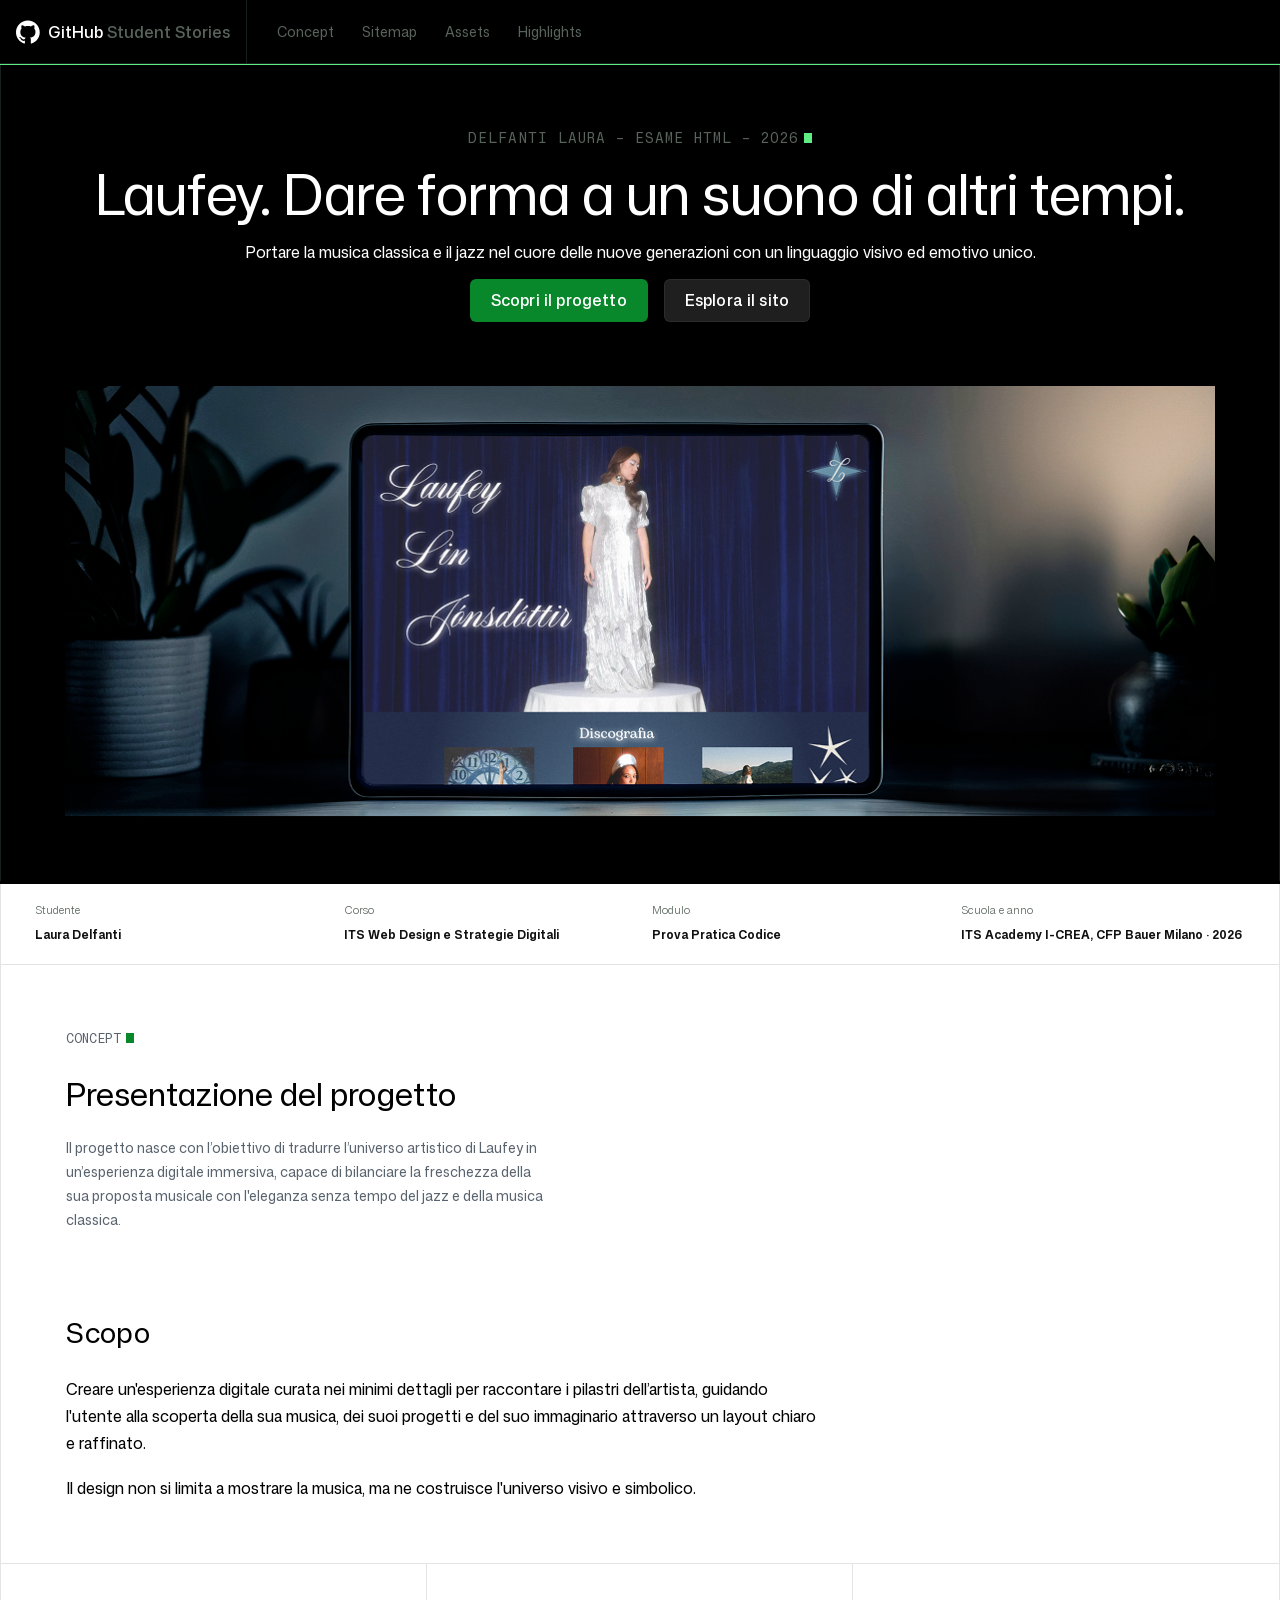
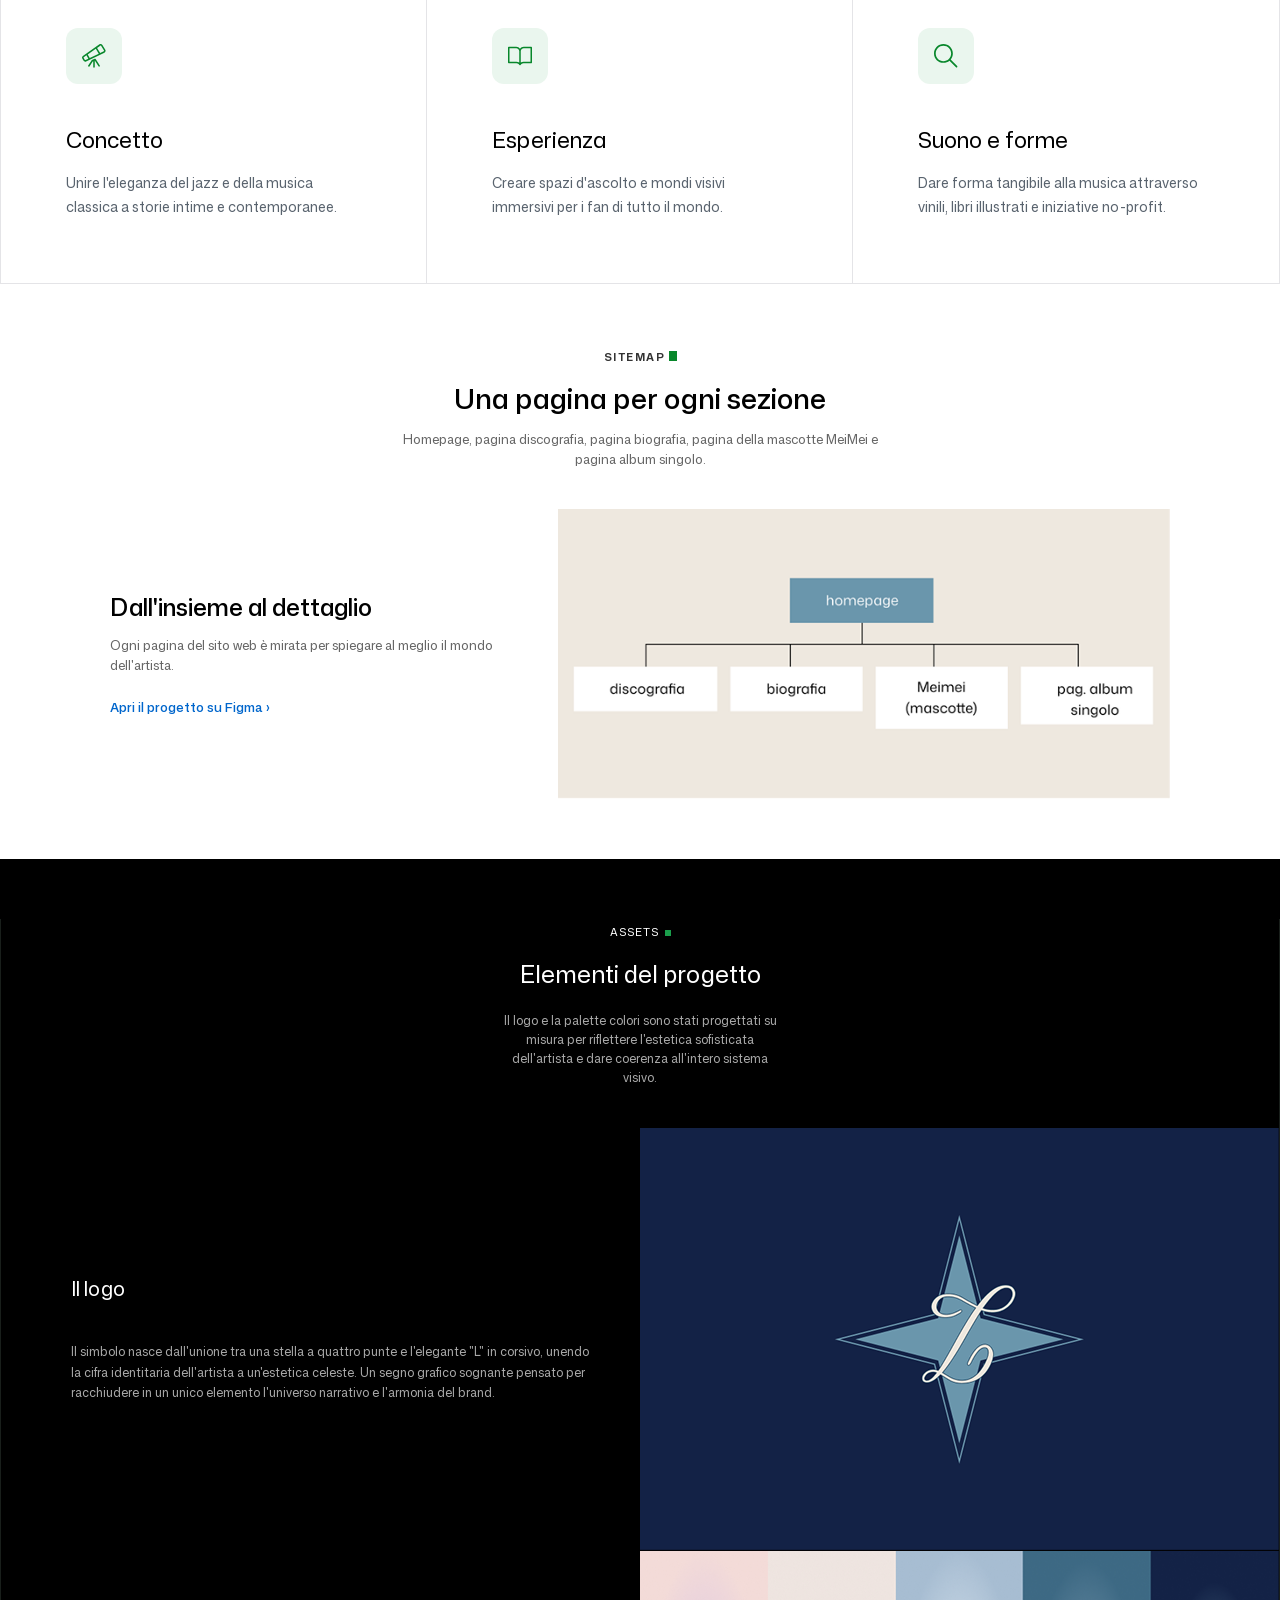
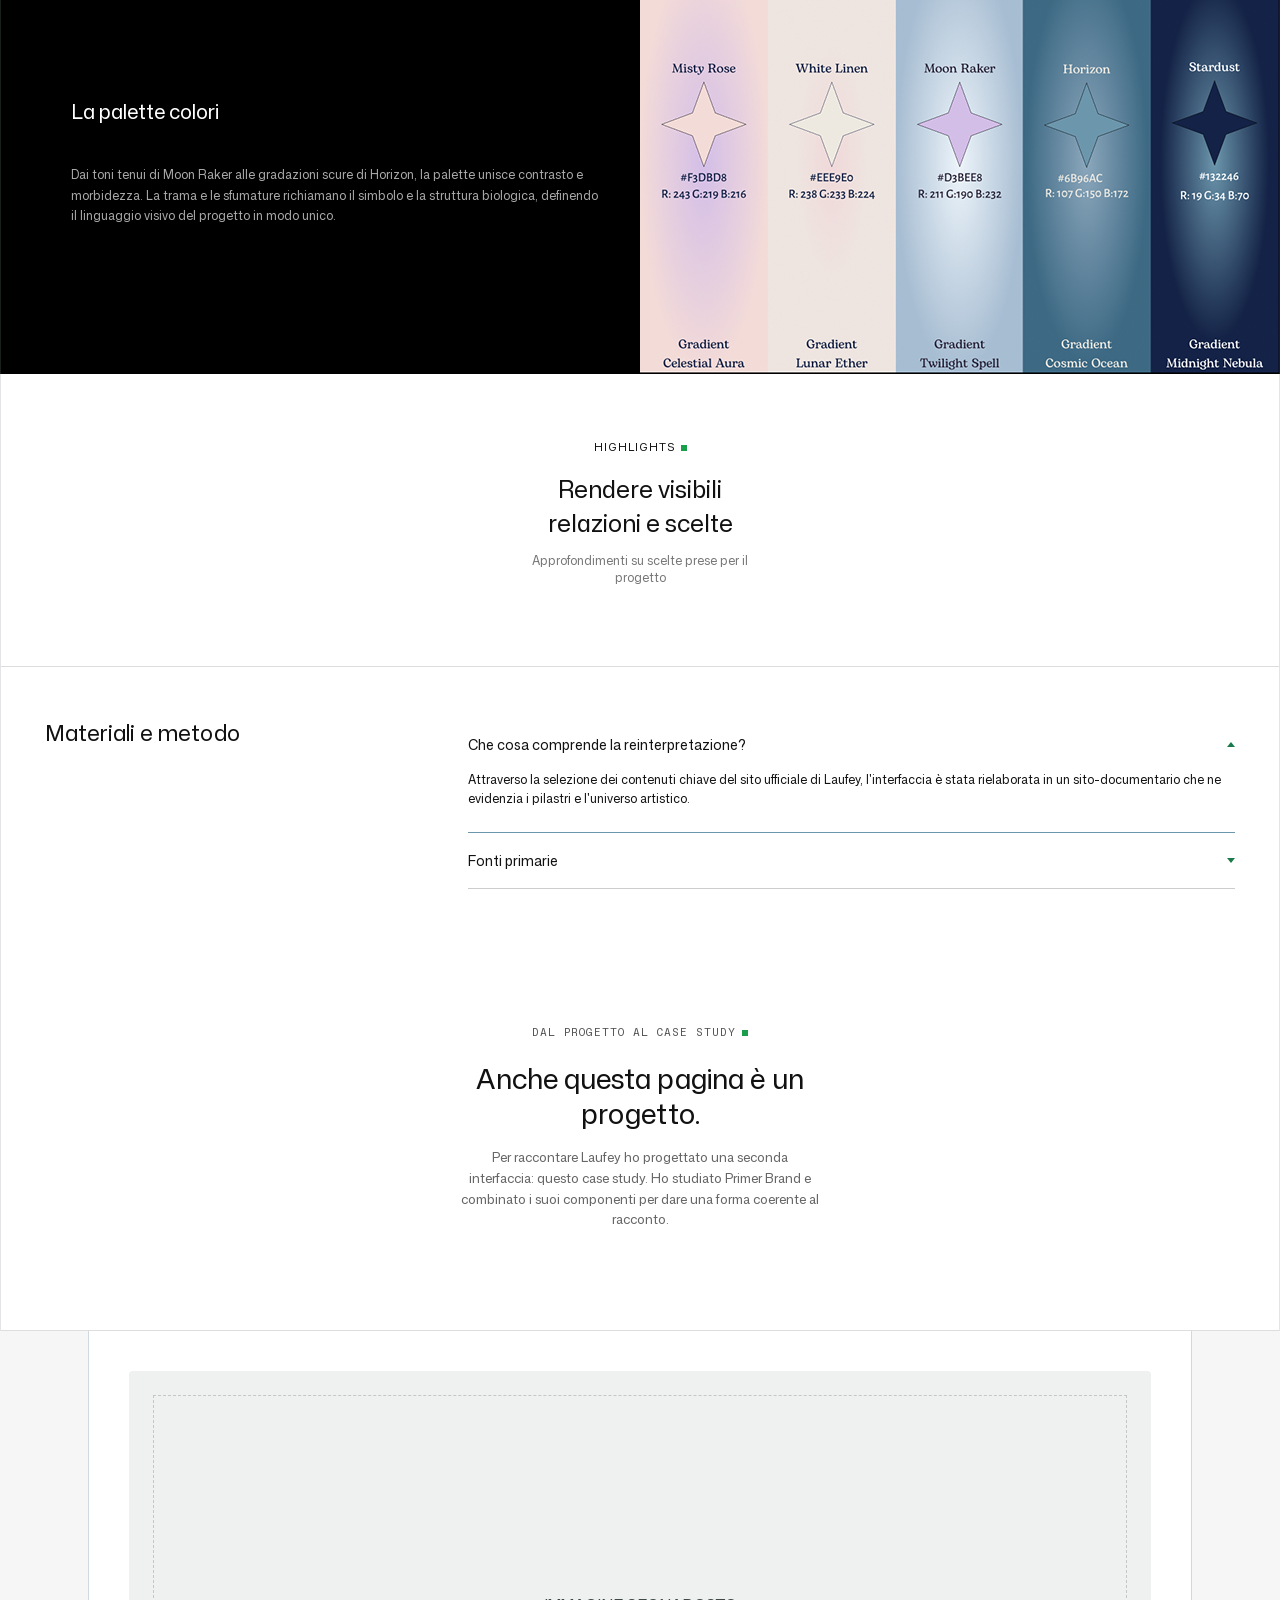
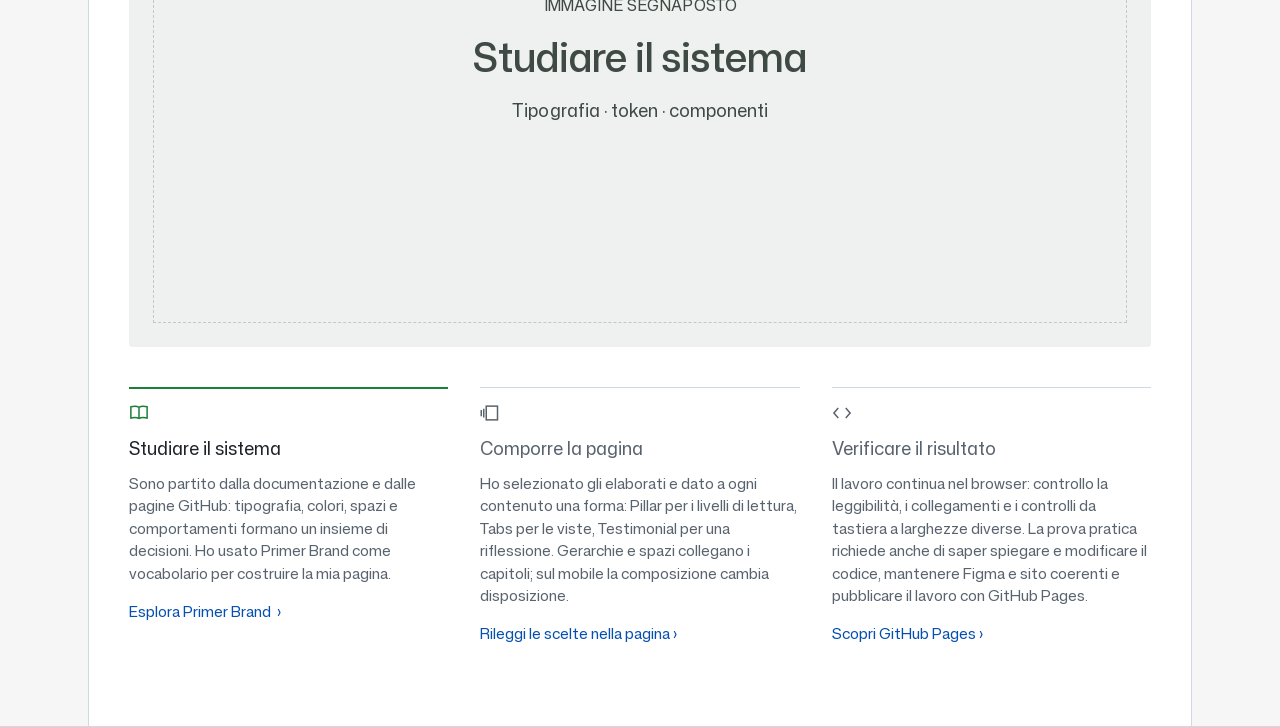
==== esame26.html @ 7aacaa47 "sito quasi finito" ====
<!doctype html>
<html lang="it">
  <head>
    <meta charset="UTF-8" />
    <meta name="viewport" content="width=device-width, initial-scale=1" />
    <title>Prova pratica Escher</title>
    <link rel="stylesheet" href="style.css">
  </head>
  <body>
  <a class="skip-link" href="#top">Vai al contenuto</a>

  <header class="navigation">
    <div class="navigation-content">
      <div class="navigation-brand">
        <a class="navigation-logo" href="https://github.com/education" aria-label="GitHub Education">
          <span class="navigation-back-arrow" aria-hidden="true">←</span>
          <svg width="31" height="30" viewBox="0 0 31 30" fill="none" xmlns="http://www.w3.org/2000/svg">
            <path fill-rule="evenodd" clip-rule="evenodd" d="M15.3333 0C6.86167 0 0 6.86167 0 15.3333C0 22.1183 4.38917 27.8492 10.4842 29.8808C11.2508 30.015 11.5383 29.555 11.5383 29.1525C11.5383 28.7883 11.5192 27.5808 11.5192 26.2967C7.66667 27.0058 6.67 25.3575 6.36333 24.495C6.19083 24.0542 5.44333 22.6933 4.79167 22.3292C4.255 22.0417 3.48833 21.3325 4.7725 21.3133C5.98 21.2942 6.8425 22.425 7.13 22.885C8.51 25.2042 10.7142 24.5525 11.5958 24.15C11.73 23.1533 12.1325 22.4825 12.5733 22.0992C9.16167 21.7158 5.59667 20.3933 5.59667 14.5283C5.59667 12.8608 6.19083 11.4808 7.16833 10.4075C7.015 10.0242 6.47833 8.4525 7.32167 6.34417C7.32167 6.34417 8.60583 5.94167 11.5383 7.91583C12.765 7.57083 14.0683 7.39833 15.3717 7.39833C16.675 7.39833 17.9783 7.57083 19.205 7.91583C22.1375 5.9225 23.4217 6.34417 23.4217 6.34417C24.265 8.4525 23.7283 10.0242 23.575 10.4075C24.5525 11.4808 25.1467 12.8417 25.1467 14.5283C25.1467 20.4125 21.5625 21.7158 18.1508 22.0992C18.7067 22.5783 19.1858 23.4983 19.1858 24.9358C19.1858 26.9867 19.1667 28.635 19.1667 29.1525C19.1667 29.555 19.4542 30.0342 20.2208 29.8808C26.2775 27.8492 30.6667 22.0992 30.6667 15.3333C30.6667 6.86167 23.805 0 15.3333 0Z" fill="white"/>
          </svg>
        </a>
        <a class="navigation-title" href="#top">GitHub <span>Student Stories</span></a>
      </div>

      <div class="navigation-menu">
        <button class="navigation-toggle" type="button" aria-label="Menu dei capitoli" popovertarget="navigation-panel">
  <svg class="navigation-icon navigation-icon-open" viewBox="0 0 16 16" fill="none" aria-hidden="true">
    <rect x="1" y="3" width="14" height="1.5" rx="0.75" fill="white"/>
    <rect x="1" y="7.25" width="14" height="1.5" rx="0.75" fill="white"/>
    <rect x="1" y="11.5" width="14" height="1.5" rx="0.75" fill="white"/>
  </svg>
  <svg class="navigation-icon navigation-icon-close" viewBox="0 0 24 24" fill="none" stroke="white" stroke-width="2" aria-hidden="true">
    <line x1="18" y1="6" x2="6" y2="18"></line>
    <line x1="6" y1="6" x2="18" y2="18"></line>
  </svg>
  <span class="navigation-label">Menu dei capitoli</span>
</button>

        <nav id="navigation-panel" class="navigation-panel" popover="auto" aria-label="Capitoli della storia">
          <ul class="navigation-list">
            <li><a href="#concept"><span>Concept</span></a></li>
            <li><a href="#sitemap"><span>Sitemap</span></a></li>
            <li><a href="#assets"><span>Assets</span></a></li>
            <li><a href="#highlights"><span>Highlights</span></a></li>
          </ul>
        </nav>
      </div>
    </div>
  </header>

  <main id="top" tabindex="-1">

    <!-- HERO -->
    <section class="hero">
      <div class="hero-content container">
        <p class="eyebrow">Delfanti Laura - esame html - 2026
          <svg class="eyebrow-cursor" width="8" height="10" viewBox="0 0 8 10" fill="none" xmlns="http://www.w3.org/2000/svg">
            <rect width="8" height="10" fill="#08872B"/>
          </svg>
        </p>
        <h1 class="heading heading-size-1">Laufey. Dare forma a un suono di altri tempi.</h1>
        <p>Portare la musica classica e il jazz nel cuore delle nuove generazioni con un linguaggio visivo ed emotivo unico.</p>
        <div class="button-group">
          <a href="#concept" class="button button-primary">Scopri il progetto</a>
          <a href="#sitemap" class="button button-secondary">Esplora il sito</a>
        </div>
        <img class="hero-image" src="assets/images/img desktop home.png" alt="Homepage del sito di Laufey su desktop">
      </div>
    </section>

    <!-- BARRA INFORMAZIONI -->
    <section class="info-bar">
      <dl class="info-list">
        <div class="info-item">
          <dt>Studente</dt>
          <dd>Laura Delfanti</dd>
        </div>
        <div class="info-item">
          <dt>Corso</dt>
          <dd>ITS Web Design e Strategie Digitali</dd>
        </div>
        <div class="info-item">
          <dt>Modulo</dt>
          <dd>Prova Pratica Codice</dd>
        </div>
        <div class="info-item">
          <dt>Scuola e anno</dt>
          <dd>ITS Academy I-CREA, CFP Bauer Milano · 2026</dd>
        </div>
      </dl>
    </section>

    <!-- CONCEPT -->
    <section id="concept" class="concept">
      <div class="concept-colonna">

        <div class="concept-testo">
          <p class="etichetta">CONCEPT
            <svg class="eyebrow-cursor" width="8" height="10" viewBox="0 0 8 10" fill="none" xmlns="http://www.w3.org/2000/svg">
              <rect width="8" height="10" fill="#08872B" />
            </svg>
          </p>
          <h2>Presentazione del progetto</h2>

          <p class="intro">
            Il progetto nasce con l’obiettivo di tradurre l’universo artistico di Laufey in un’esperienza digitale immersiva, capace di bilanciare la freschezza della sua proposta musicale con l'eleganza senza tempo del jazz e della musica classica.
          </p>

          <h3>Scopo</h3>
          <p class="obiettivo">
            Creare un'esperienza digitale curata nei minimi dettagli per raccontare i pilastri dell’artista, guidando l'utente alla scoperta della sua musica, dei suoi progetti e del suo immaginario attraverso un layout chiaro e raffinato.
          </p>
          <p>
            Il design non si limita a mostrare la musica, ma ne costruisce l'universo visivo e simbolico.
          </p>
        </div>

        <div class="card-riga">
          <div class="card">
            <div class="icona">
              <svg viewBox="0 0 31 31" style="width: 24px; height: 24px; display: block;" xmlns="http://www.w3.org/2000/svg">
                <path d="M16.4003 19.1291C16.8528 18.9235 17.3879 19.0818 17.6562 19.5002L22.9892 27.8185C23.287 28.2833 23.152 28.9013 22.6874 29.1994C22.2225 29.4975 21.6037 29.3626 21.3056 28.8976L16.5068 21.4133V29.7062C16.5067 30.2585 16.059 30.7062 15.5068 30.7062C14.9545 30.7062 14.5068 30.2585 14.5068 29.7062V22.1867L13.8261 22.4963L9.65226 28.9035C9.35081 29.3662 8.73124 29.4969 8.26847 29.1955C7.80579 28.8941 7.67518 28.2754 7.97648 27.8127L12.3095 21.1603C12.4133 21.0011 12.5603 20.8748 12.7333 20.7961L16.4003 19.1291ZM22.5321 0.477713C23.7936 -0.399499 25.534 -0.0320824 26.3329 1.28045L30.1015 7.47283C30.924 8.82412 30.3959 10.5905 28.9667 11.2687L5.2841 22.508C4.02889 23.1036 2.52687 22.6358 1.83195 21.4328L0.35734 18.8791C-0.3355 17.6789 0.00685663 16.148 1.14445 15.3566L22.5321 0.477713ZM2.28605 16.9982C2.00165 17.1961 1.91654 17.579 2.08976 17.8791L3.56339 20.4328C3.73714 20.7334 4.11294 20.8502 4.42668 20.7013L8.21183 18.9054L5.72843 14.6037L2.28605 16.9982ZM7.37589 13.4582L10.0243 18.0451L21.6405 12.5324L17.8319 6.18377L7.37589 13.4582ZM24.6239 2.32049C24.4242 1.99243 23.9891 1.90093 23.6737 2.12029L19.4775 5.03924L23.456 11.6701L28.1093 9.46209C28.4666 9.29253 28.5991 8.85069 28.3935 8.51287L24.6239 2.32049Z" fill="#08872B"/>
              </svg>
            </div>
            <h4>Concetto</h4>
            <p>Unire l'eleganza del jazz e della musica classica a storie intime e contemporanee.</p>
          </div>

          <div class="card">
            <div class="icona">
              <svg viewBox="0 0 32 25" style="width: 24px; height: 24px; display: block;" xmlns="http://www.w3.org/2000/svg">
                <path d="M10.9961 0C13.0842 0.000115337 14.9234 1.06711 15.998 2.68555C17.0727 1.06709 18.9117 0 21 0H31C31.5523 3.97646e-05 32 0.44774 32 1V21.083C32 21.3493 31.894 21.6053 31.7051 21.793C31.5161 21.9807 31.2595 22.0848 30.9932 22.083L20.751 22.0137C19.6808 22.0064 18.6523 22.4289 17.8955 23.1855L16.707 24.374C16.3166 24.7644 15.6835 24.7643 15.293 24.374L14.0908 23.1719C13.3407 22.4217 12.3226 22 11.2617 22H1C0.447716 22 6.76517e-07 21.5523 0 21V1C0 0.447715 0.447715 0 1 0H10.9961ZM21 2C18.7909 2 17 3.79086 17 6V21.3096C18.0653 20.4663 19.3923 20.0044 20.7646 20.0137L30 20.0762V2H21ZM2 20H11.2617C12.6261 20 13.9431 20.4649 15 21.3066L14.9961 5.99707C14.9943 3.78935 13.2038 2.00018 10.9961 2H2V20Z" fill="#08872B"/>
              </svg>
            </div>
            <h4>Esperienza</h4>
            <p>Creare spazi d'ascolto e mondi visivi immersivi per i fan di tutto il mondo.</p>
          </div>

          <div class="card">
            <div class="icona">
              <svg viewBox="0 0 28 28" style="width: 24px; height: 24px; display: block;" xmlns="http://www.w3.org/2000/svg">
                <path d="M11 0C17.0749 0.000215971 22 4.925 22 11C21.9999 13.6774 21.0432 16.1316 19.4531 18.0391L27.04 25.626C27.4305 26.0165 27.4305 26.6495 27.04 27.04C26.6495 27.4306 26.0165 27.4305 25.626 27.04L18.0391 19.4531C16.1317 21.0432 13.6773 21.9999 11 22C4.92498 22 0.000175711 17.075 0 11C0 4.92487 4.92487 0 11 0ZM11 2C6.02944 2 2 6.02944 2 11C2.00018 15.9704 6.02955 20 11 20C15.9703 19.9998 19.9998 15.9703 20 11C20 6.02957 15.9704 2.00022 11 2Z" fill="#08872B"/>
              </svg>
            </div>
            <h4>Suono e forme</h4>
            <p>Dare forma tangibile alla musica attraverso vinili, libri illustrati e iniziative no-profit.</p>
          </div>
        </div>

      </div>
    </section>

    <!-- SITEMAP -->
    <section id="sitemap" class="sitemap-section">
      <div class="sitemap-header">
        <span class="tag">SITEMAP
          <svg width="8" height="10" viewBox="0 0 8 10" fill="none" xmlns="http://www.w3.org/2000/svg">
            <rect width="8" height="10" fill="#08872B"/>
          </svg>
        </span>
        <h2>Una pagina per ogni sezione</h2>
        <p class="description">
          Homepage, pagina discografia, pagina biografia, pagina della mascotte MeiMei e pagina album singolo.
        </p>
      </div>

      <div class="sitemap-content">
        <div class="info-box">
          <h3>Dall'insieme al dettaglio</h3>
          <p>Ogni pagina del sito web è mirata per spiegare al meglio il mondo dell'artista.</p>
          <a href="#" class="figma-link">Apri il progetto su Figma &rsaquo;</a>
        </div>

        <div class="sitemap-image-container">
          <img src="assets/images/mappa-sito.png" alt="Mappa del sito" class="sitemap-image">
        </div>
      </div>
    </section>

    <!-- ASSETS (con div per le linee verticali) -->
    <section id="assets" class="assets">
      <div class="assets-inner">

        <header class="assets-header">
          <span class="assets-tag">Assets</span>
          <h2>Elementi del progetto</h2>
          <p>Il logo e la palette colori sono stati progettati su misura per riflettere l'estetica sofisticata dell'artista e dare coerenza all'intero sistema visivo.</p>
        </header>

        <div class="asset-row">
          <div class="asset-text">
            <h3>Il logo</h3>
            <p>Il simbolo nasce dall'unione tra una stella a quattro punte e l'elegante "L" in corsivo, unendo la cifra identitaria dell'artista a un'estetica celeste. Un segno grafico sognante pensato per racchiudere in un unico elemento l'universo narrativo e l'armonia del brand.</p>
          </div>
          <img src="assets/images/img-logo.png" alt="Logo: stella a quattro punte con la lettera L in corsivo">
        </div>

        <div class="asset-row">
          <div class="asset-text">
            <h3>La palette colori</h3>
            <p>Dai toni tenui di Moon Raker alle gradazioni scure di Horizon, la palette unisce contrasto e morbidezza. La trama e le sfumature richiamano il simbolo e la struttura biologica, definendo il linguaggio visivo del progetto in modo unico.</p>
          </div>
          <img src="assets/images/img-palette-colori.png" alt="Palette colori del progetto">
        </div>

      </div>
    </section>

    <!-- HIGHLIGHTS -->
    <section id="highlights" class="highlights">

      <header class="highlights-header">
        <span class="highlights-tag">Highlights</span>
        <h2>Rendere visibili relazioni e scelte</h2>
        <p>Approfondimenti su scelte prese per il progetto</p>
      </header>

      <div class="method">
        <h3>Materiali e metodo</h3>

        <div class="accordion">
          <div class="item open">
            <h4>Che cosa comprende la reinterpretazione?</h4>
            <p>Attraverso la selezione dei contenuti chiave del sito ufficiale di Laufey, l'interfaccia è stata rielaborata in un sito-documentario che ne evidenzia i pilastri e l'universo artistico.</p>
          </div>

          <div class="item">
            <h4>Fonti primarie</h4>
          </div>
        </div>
      </div>

    </section>

    <!-- DAL PROGETTO AL CASE STUDY -->
    <section class="case-study">
      <span class="case-tag">Dal progetto al case study</span>
      <h2>Anche questa pagina è un progetto.</h2>
      <p>Per raccontare Laufey ho progettato una seconda interfaccia: questo case study. Ho studiato Primer Brand e combinato i suoi componenti per dare una forma coerente al racconto.</p>
    </section>

    <!-- QUESTA PAGINA (tabs) -->
    <section id="questa-pagina" class="theme-light">
      <div class="breakdownTabs border-block">
        <div class="breakdownTabs-content container border-inline">

          <div class="breakdownTabs-visuals">
            <div class="breakdownTabs-visual is-active" role="img" aria-label="Segnaposto: studiare il sistema">
              <div><small>Immagine segnaposto</small><strong>Studiare il sistema</strong><span>Tipografia · token · componenti</span></div>
            </div>
            <div class="breakdownTabs-visual" role="img" aria-label="Segnaposto: comporre la pagina">
              <div><small>Immagine segnaposto</small><strong>Comporre la pagina</strong><span>Pillar · Tabs · Testimonial</span></div>
            </div>
            <div class="breakdownTabs-visual" role="img" aria-label="Segnaposto: verificare il risultato">
              <div><small>Immagine segnaposto</small><strong>Verificare il risultato</strong><span>Browser · tastiera · GitHub Pages</span></div>
            </div>
          </div>

          <ul class="breakdownTabs-list">
            <li class="breakdownTabs-item is-selected">
              <button class="breakdownTabs-button" type="button">
                <svg class="icon" viewBox="0 0 16 16" fill="none" stroke="currentColor" stroke-width="1.2" aria-hidden="true"><path d="M8 3.5C6.5 2.5 4 2.5 1.5 3v9c2.5-.5 5-.5 6.5.5m0-9c1.5-1 4-1 6.5-.5v9c-2.5-.5-5-.5-6.5.5m0-9v9"/></svg>
                <span class="breakdownTabs-title">
                  <span>Studiare il sistema</span>
                  <svg class="icon breakdownTabs-toggle" viewBox="0 0 16 16" fill="currentColor" aria-hidden="true"><path d="M4 6h8l-4 4z"/></svg>
                </span>
              </button>
              <p class="breakdownTabs-text">Sono partito dalla documentazione e dalle pagine GitHub: tipografia, colori, spazi e comportamenti formano un insieme di decisioni. Ho usato Primer Brand come vocabolario per costruire la mia pagina.</p>
              <a class="breakdownTabs-link" href="https://primer.style/brand" target="_blank" rel="noopener">Esplora Primer Brand <span aria-hidden="true">›</span></a>
            </li>

            <li class="breakdownTabs-item">
              <button class="breakdownTabs-button" type="button">
                <svg class="icon" viewBox="0 0 16 16" fill="none" stroke="currentColor" stroke-width="1.2" aria-hidden="true"><rect x="5" y="2.5" width="9" height="11"/><path d="M3 4.5v7M1 5.5v5"/></svg>
                <span class="breakdownTabs-title">
                  <span>Comporre la pagina</span>
                  <svg class="icon breakdownTabs-toggle" viewBox="0 0 16 16" fill="currentColor" aria-hidden="true"><path d="M4 6h8l-4 4z"/></svg>
                </span>
              </button>
              <p class="breakdownTabs-text">Ho selezionato gli elaborati e dato a ogni contenuto una forma: Pillar per i livelli di lettura, Tabs per le viste, Testimonial per una riflessione. Gerarchie e spazi collegano i capitoli; sul mobile la composizione cambia disposizione.</p>
              <a class="breakdownTabs-link" href="#questa-pagina">Rileggi le scelte nella pagina <span aria-hidden="true">›</span></a>
            </li>

            <li class="breakdownTabs-item">
              <button class="breakdownTabs-button" type="button">
                <svg class="icon" viewBox="0 0 16 16" fill="none" stroke="currentColor" stroke-width="1.2" aria-hidden="true"><path d="M5 4L1.5 8 5 12M11 4l3.5 4L11 12"/></svg>
                <span class="breakdownTabs-title">
                  <span>Verificare il risultato</span>
                  <svg class="icon breakdownTabs-toggle" viewBox="0 0 16 16" fill="currentColor" aria-hidden="true"><path d="M4 6h8l-4 4z"/></svg>
                </span>
              </button>
              <p class="breakdownTabs-text">Il lavoro continua nel browser: controllo la leggibilità, i collegamenti e i controlli da tastiera a larghezze diverse. La prova pratica richiede anche di saper spiegare e modificare il codice, mantenere Figma e sito coerenti e pubblicare il lavoro con GitHub Pages.</p>
              <a class="breakdownTabs-link" href="https://pages.github.com" target="_blank" rel="noopener">Scopri GitHub Pages <span aria-hidden="true">›</span></a>
            </li>
          </ul>

        </div>
      </div>
    </section>

  </main>

  <script src="script.js"></script>
</body>
</html>
---- style.css ----
* {
    box-sizing: border-box;
    margin: 0;
    padding: 0;
}

img {
    display: inline-block;
    max-width: 100%;
    height: auto;
}

@font-face {
  font-family: "Mona Sans";
  src: url("assets/fonts/mona-sans.woff2") format("woff2");
  font-weight: 200 900;
  font-display: swap;
}
@font-face {
  font-family: "Mona Sans Mono";
  src: url("assets/fonts/mona-sans-mono.woff2") format("woff2");
  font-weight: 200 900;
  font-display: swap;
}

:root {
    --font-body: "Mona Sans", system-ui, -apple-system, "Segoe UI", Roboto, sans-serif;
    --font-mono: "Mona Sans Mono", ui-monospace, Menlo, Consolas, monospace;
    --color-black: #000;
    --color-white: #fff;
    --color-muted: #58635B;
    --color-border-muted: #191F1B;
    --color-cursor: #5FED83;
    --color-button-primary-bg: #08872B;
    --color-button-secondary-bg: rgba(255, 255, 255, 0.12);
    --color-button-secondary-border: rgba(255, 255, 255, 0.06);
    --color-focus: #3094ff;
    --container-width: 1280px;
    --spacing-24: 24px;
    --spacing-40: 40px;
    --spacing-64: 64px;
    --heading-1-font-size: 56px;
    --heading-1-line-height: 1.1;
    --eyebrow-font-size: 14px;
    --text-200-font-size: 16px;
    --text-200-line-height: 1.5;
    --text-100-font-size: 0.875em;
    --text-100-line-height: 1.5;
    --text-350-font-size: 1.125rem;
    --font-weight-medium: 500;
    --font-weight-semibold: 550;
    --border-width: 1px;
    --focus-outline-width: 0.25em;
    --focus-outline-offset: 0.125em;
    --radius-control: 0.375em;
    --radius-pill: 100em;
    --layer-navigation: 90;
    --layer-skip-link: 100;
}

@media (max-width: 640px) {
    :root {
        --heading-1-font-size: 36px;
    }
}

body {
    font-family: var(--font-body);
    font-feature-settings: "liga" 0;
    -webkit-font-smoothing: antialiased;
}

/* ===== Hero ===== */
.hero {
    --hero-text-max-width: 600px;
    --hero-content-gap: 1em;

    background: var(--color-black);
    color: var(--color-white);
    text-align: center;
}

.container {
    max-width: var(--container-width);
    margin-left: auto;
    margin-right: auto;
}

.hero-content {
    padding: var(--spacing-64);
    border-left: 1px solid var(--color-border-muted);
    border-right: 1px solid var(--color-border-muted);
    display: flex;
    flex-direction: column;
    align-items: center;
    gap: var(--hero-content-gap);
}

.eyebrow {
    font-size: var(--eyebrow-font-size);
    font-family: var(--font-mono);
    text-transform: uppercase;
    letter-spacing: 1px;
    color: var(--color-muted);
    display: flex;
    justify-content: center;
    align-items: center;
    gap: 0.42em;
}

.eyebrow-cursor rect {
    fill: var(--color-cursor);
}

.heading {
    font-weight: 400;
}

.heading-size-1 {
    font-size: var(--heading-1-font-size);
    line-height: var(--heading-1-line-height);
}

.text-size-200 {
    font-size: var(--text-200-font-size);
    line-height: var(--text-200-line-height);
}

.hero-text {
    max-width: var(--hero-text-max-width);
}

.button-group {
    display: flex;
    flex-wrap: wrap;
    justify-content: center;
    gap: 1em;
}

.hero-image {
    margin-top: calc(64px - var(--hero-content-gap));
}

.button {
    text-decoration: none;
    color: inherit;
    border: 1px solid;
    padding: 0.6em 1.25em;
    font-weight: 500;
    letter-spacing: 0.16px;
    border-radius: 0.375em;
    transition: background-color 300ms ease-in-out;
}

.button-primary {
    background-color: var(--color-button-primary-bg);
    border-color: transparent;
}

.button-primary:hover {
    background-color: color-mix(in srgb, var(--color-button-primary-bg), #000 16%);
}

.button-secondary {
    background-color: var(--color-button-secondary-bg);
    border-color: var(--color-button-secondary-border);
}

.button-secondary:hover {
    background-color: color-mix(in srgb, var(--color-button-secondary-bg), #fff 6%);
}

.button:focus-visible {
    outline: 4px solid var(--color-focus);
    outline-offset: 2px;
}

[hidden] {
    display: none !important;
}

/* ===== Skip link ===== */
.skip-link {
    --skip-link-offset-inline: 1em;
    --skip-link-offset-block: 0.5em;
    --skip-link-padding: 0.375em 1.25em;

    position: absolute;
    top: var(--skip-link-offset-block);
    left: var(--skip-link-offset-inline);
    z-index: var(--layer-skip-link);
    padding: var(--skip-link-padding);
    border-radius: var(--radius-control);
    background: var(--color-button-primary-bg);
    color: var(--color-white);
    transform: translateY(calc(-100% - var(--skip-link-offset-block)));
}

.skip-link:focus {
    transform: none;
    outline: var(--focus-outline-width) solid var(--color-focus);
    outline-offset: var(--focus-outline-offset);
}

/* ===== Navigazione ===== */
.navigation {
    --navigation-height: 3.5em;
    --navigation-logo-size: 1.5em;
    --navigation-logo-margin-start: 1em;
    --navigation-logo-margin-end: 0.5em;
    --navigation-brand-padding-end: 1em;
    --navigation-back-arrow-font-size: 1.75em;
    --navigation-back-arrow-line-height: 1;
    --navigation-back-arrow-offset: -0.75em;
    --navigation-title-font-size: var(--text-100-font-size);
    --navigation-title-line-height: var(--text-100-line-height);
    --navigation-link-font-size: var(--text-100-font-size);
    --navigation-link-padding: 1em;
    --navigation-link-hover-background: #151D17;
    --navigation-toggle-font-size: 1em;
    --navigation-toggle-width: 3em;
    --navigation-toggle-padding: 0.25em 0.75em;
    --navigation-toggle-open-background: #090D0A;
    --navigation-icon-size: 1em;
    --navigation-reveal-duration: 0.5s;
    --navigation-reveal-easing: ease;
    --navigation-reveal-offset: -1.25em;

    position: relative;
    z-index: var(--layer-navigation);
    font-size: var(--text-200-font-size);
    line-height: var(--text-200-line-height);
    color: var(--color-white);
    background: var(--color-black);
    border-bottom: var(--border-width) solid var(--color-border-muted);
}

.navigation a {
    color: inherit;
}

.navigation a:focus-visible,
.navigation button:focus-visible {
    outline: var(--focus-outline-width) solid var(--color-focus);
    outline-offset: var(--focus-outline-offset);
}

.navigation::after {
    content: "";
    position: absolute;
    top: calc(100% + var(--border-width));
    left: 0;
    right: 0;
    height: var(--border-width);
    background: var(--color-cursor);
    pointer-events: none;
}

.navigation-content {
    display: flex;
    flex-wrap: wrap;
}

.navigation-brand {
    display: flex;
    align-items: center;
    height: calc(var(--navigation-height) - var(--border-width));
    flex-shrink: 0;
}

.navigation-logo {
    display: flex;
    position: relative;
    margin-left: var(--navigation-logo-margin-start);
    margin-right: var(--navigation-logo-margin-end);
}

.navigation-logo img,
.navigation-logo svg {
    display: block;
    width: var(--navigation-logo-size);
    height: var(--navigation-logo-size);
}

.navigation-back-arrow {
    position: absolute;
    top: 50%;
    left: var(--navigation-back-arrow-offset);
    transform: translateY(-50%);
    opacity: 0;
    color: var(--color-muted);
    font-size: var(--navigation-back-arrow-font-size);
    line-height: var(--navigation-back-arrow-line-height);
}

.navigation-logo:hover .navigation-back-arrow {
    opacity: 1;
}

.navigation-title {
    text-decoration: none;
    font-size: var(--navigation-title-font-size);
    font-weight: var(--font-weight-medium);
    line-height: var(--navigation-title-line-height);
}

.navigation-title span {
    color: var(--color-muted);
}

.navigation-menu {
    width: 100%;
}

.navigation-list {
    list-style: none;
    margin: 0;
    padding: 0;
}

.navigation-list a {
    display: flex;
    align-items: center;
    padding: var(--navigation-link-padding);
    font-size: var(--navigation-link-font-size);
    line-height: var(--text-100-line-height);
    text-decoration: none;
}

.navigation-list a:hover {
    color: var(--color-white);
}

/* Layout compatto: attivo se l'attributo popover è presente (su desktop viene rimosso via JS) */
.navigation:has(.navigation-panel[popover]) {
    height: var(--navigation-height);
}

.navigation:has(.navigation-panel[popover]) .navigation-content {
    height: 100%;
    flex-wrap: nowrap;
}

.navigation-menu:has(.navigation-panel[popover]) {
    width: auto;
    margin-left: auto;
}

.navigation-toggle {
    anchor-name: --navigation-toggle;
    display: flex;
    align-items: center;
    justify-content: center;
    width: var(--navigation-toggle-width);
    height: 100%;
    padding: var(--navigation-toggle-padding);
    font-family: inherit;
    font-size: var(--navigation-toggle-font-size);
    line-height: var(--text-100-line-height);
    cursor: pointer;
    border: 0;
    border-left: var(--border-width) solid var(--color-border-muted);
    background: transparent;
    color: var(--color-white);
}

.navigation-icon {
    display: block;
    width: 1.25em;
    height: 1.25em;
    flex-shrink: 0;
}

.navigation-toggle .navigation-icon-close {
    display: none;
}

.navigation-label {
    display: none;
}

.navigation-icon {
    display: block;
    width: var(--navigation-icon-size);
    height: var(--navigation-icon-size);
    flex-shrink: 0;
}

.navigation-icon-close {
    display: none;
}

.navigation-label {
    display: none;
}

.navigation-panel[popover] {
    position: fixed;
    position-anchor: --navigation-toggle;
    inset: auto;
    top: calc(anchor(bottom) + var(--border-width));
    left: 0;
    width: 100%;
    margin: 0;
    padding: 0;
    border: 0;
    color: var(--color-white);
    background: var(--color-black);
    max-height: calc(100dvh - var(--navigation-height));
    overflow-y: auto;
}

.navigation-menu:has(:popover-open) .navigation-toggle {
    background: var(--navigation-toggle-open-background);
}

.navigation-menu:has(:popover-open) .navigation-icon-open {
    display: none;
}

.navigation-menu:has(:popover-open) .navigation-icon-close {
    display: block;
}

.navigation-toggle:focus-visible {
    outline-offset: calc(-1 * var(--focus-outline-offset));
}

@media (prefers-reduced-motion: no-preference) {
    .navigation-panel:popover-open {
        animation: reveal var(--navigation-reveal-duration) var(--navigation-reveal-easing);
    }
    @keyframes reveal {
        from {
            opacity: 0;
            transform: translateY(var(--navigation-reveal-offset));
        }
        to {
            opacity: 1;
            transform: translateY(0);
        }
    }
}

/* Tablet: cambia il layout, il popover resta attivo */
@media (min-width: 768px) {
    .navigation {
        --navigation-height: 4em;
        --navigation-title-font-size: 1em;
        --navigation-title-line-height: 1;
        --navigation-toggle-font-size: var(--text-100-font-size);
        --navigation-toggle-min-width: 6em;
        --navigation-toggle-gap: 0.5em;
        --navigation-list-gap: 0.0625em;
        --navigation-list-padding: 0.5em 1em;
        --navigation-link-min-height: 2.5em;
        --navigation-link-padding: 0.5em 0.75em;
    }
    .navigation-brand {
        padding-right: var(--navigation-brand-padding-end);
        border-right: var(--border-width) solid var(--color-border-muted);
    }
    .navigation-menu:has(.navigation-panel[popover]) {
        position: relative;
    }
    .navigation-toggle {
        width: max-content;
        min-width: var(--navigation-toggle-min-width);
        gap: var(--navigation-toggle-gap);
        border-right: var(--border-width) solid var(--color-border-muted);
        font-weight: var(--font-weight-semibold);
    }
    .navigation-label {
        display: inline;
        white-space: nowrap;
    }
    .navigation-panel[popover] {
        left: auto;
        right: anchor(right);
        width: anchor-size(width);
        border: var(--border-width) solid var(--color-border-muted);
        border-top: 0;
    }
    .navigation-list {
        display: grid;
        gap: var(--navigation-list-gap);
        padding: var(--navigation-list-padding);
    }
    .navigation-list a {
        min-height: var(--navigation-link-min-height);
        color: var(--color-muted);
        border-radius: var(--radius-control);
    }
    .navigation-list a:hover,
    .navigation-list a:focus-visible {
        background: var(--navigation-link-hover-background);
    }
}

/* Desktop: JS rimuove il popover e le voci si dispongono in linea */
@media (min-width: 1000px) {
    .navigation {
        --navigation-inline-list-padding: 0 0 0 1em;
        --navigation-inline-link-padding: 0 0.25em;
        --navigation-inline-label-padding: 0.25em 0.75em;
    }
    .navigation-content {
        flex-wrap: nowrap;
        height: calc(var(--navigation-height) - var(--border-width));
    }
    .navigation-menu:has(.navigation-panel:not([popover])) {
        width: auto;
        margin-left: 0;
    }
    .navigation-panel:not([popover]) {
        position: static;
        height: 100%;
        border: 0;
        overflow: visible;
    }
    .navigation-panel:not([popover]) .navigation-list {
        display: flex;
        height: 100%;
        gap: 0;
        padding: var(--navigation-inline-list-padding);
    }
    .navigation-panel:not([popover]) .navigation-list a {
        height: 100%;
        padding: var(--navigation-inline-link-padding);
    }
    .navigation-panel:not([popover]) .navigation-list a span {
        padding: var(--navigation-inline-label-padding);
        border-radius: var(--radius-pill);
    }
    .navigation-panel:not([popover]) .navigation-list a:hover,
    .navigation-panel:not([popover]) .navigation-list a:focus-visible {
        background: transparent;
    }
    .navigation-panel:not([popover]) .navigation-list a:hover span {
        background: var(--navigation-link-hover-background);
    }
    .navigation-panel:not([popover]) .navigation-list a:focus-visible {
        outline: none;
    }
    .navigation-panel:not([popover]) .navigation-list a:focus-visible span {
        outline: var(--focus-outline-width) solid var(--color-focus);
        outline-offset: var(--focus-outline-offset);
    }
}

/* ===== Barra informazioni ===== */
.info-bar {
  border-top: 3px solid #000;
  border-bottom: 1px solid #e3e3e3;
  display: grid;
  grid-template-columns: 1fr minmax(0, var(--container-width)) 1fr;
}

.info-bar::before,
.info-bar::after {
  content: "";
}

.info-bar::before {
  border-right: 1px solid #e3e3e3;
}

.info-bar::after {
  border-left: 1px solid #e3e3e3;
}

.info-list {
  display: grid;
  grid-template-columns: repeat(4, 1fr);
  gap: 24px;
  padding: 18px 34px 20px;
  margin: 0;
}

.info-item dt {
  font-size: 11px;
  font-weight: 300;
  color: var(--color-muted);
  margin: 0 0 8px;
}

.info-item dd {
  font-size: 12px;
  font-weight: 700;
  line-height: 1.5;
  color: #111;
  margin: 0;
}

@media (max-width: 800px) {
  .info-bar {
    grid-template-columns: 0 1fr 0;
  }

  .info-list {
    grid-template-columns: repeat(2, 1fr);
    padding: 18px 20px;
    row-gap: 20px;
  }
}

@media (max-width: 480px) {
  .info-list {
    grid-template-columns: 1fr;
  }
}

/* ===== Concept ===== */
.concept {
  border-bottom: 1px solid #e4e4e7;
}

.concept-colonna {
  max-width: var(--container-width);
  margin: 0 auto;
  border-left: 1px solid #e4e4e7;
  border-right: 1px solid #e4e4e7;
}

.concept-testo {
  padding: 64px 65px;
}

.etichetta {
  display: flex;
  align-items: center;
  gap: 0.42em;
  font-family: var(--font-mono);
  font-size: 13px;
  color: #59636e;
  margin-bottom: 24px;
}

.etichetta .eyebrow-cursor rect {
  fill: #08872B;
}

.concept h2 {
  font-size: 32px;
  font-weight: 400;
  margin-bottom: 20px;
}

.intro {
  max-width: 480px;
  font-size: 14px;
  line-height: 24px;
  color: #59636e;
  margin-bottom: 80px;
}

.concept h3 {
  font-size: 28px;
  font-weight: 400;
  margin-bottom: 24px;
}

.obiettivo {
  max-width: 750px;
  font-size: 16px;
  line-height: 27px;
  margin-bottom: 20px;
}

.concept ol {
  max-width: 750px;
  font-size: 16px;
  line-height: 27px;
  padding-left: 27px;
}

.card-riga {
  display: grid;
  grid-template-columns: 1fr 1fr 1fr;
  border-top: 1px solid #e4e4e7;
}

.card {
  padding: 64px 65px;
  border-right: 1px solid #e4e4e7;
}

.card:last-child {
  border-right: none;
}

.icona {
  width: 56px;
  height: 56px;
  border-radius: 12px;
  background: #eaf6ee;
  margin-bottom: 40px;
  display: flex;
  align-items: center;
  justify-content: center;
}

.icona svg {
  display: block;
  max-width: 100%;
  max-height: 100%;
}

.card h4 {
  font-size: 22px;
  font-weight: 400;
  margin-bottom: 16px;
}

.card p {
  font-size: 14px;
  line-height: 24px;
  color: #59636e;
}

@media (max-width: 900px) {
  .concept-testo,
  .card {
    padding: 32px 24px;
  }
  .card-riga {
    grid-template-columns: 1fr;
  }
  .card {
    border-right: none;
    border-bottom: 1px solid #e4e4e7;
  }
}

/* ===== Tema chiaro e utilità ===== */
.theme-light {
  --color-muted: #59636e;
  --color-border-muted: #d1d9e0;
  --color-accent: #1a7f37;
  --color-focus: #0969da;
  --color-strong: #1f2328;
  color: var(--color-strong);
  background: var(--color-white);
}

.border-inline {
  border-left: var(--border-width) solid var(--color-border-muted);
  border-right: var(--border-width) solid var(--color-border-muted);
}

.border-block {
  border-top: var(--border-width) solid var(--color-border-muted);
  border-bottom: var(--border-width) solid var(--color-border-muted);
}

.icon {
  width: 1.25em;
  height: 1.25em;
  flex: none;
}

/* ===== Breakdown tabs ===== */
.breakdownTabs {
  background: #f6f6f6;
  border-top: 0;
}

.breakdownTabs-content {
  max-width: 1104px;
  margin: 0 auto;
  background: #fff;
  padding: var(--spacing-40) var(--spacing-24);
}

.breakdownTabs-visuals {
  margin-bottom: var(--spacing-40);
}

.breakdownTabs-visual {
  display: none;
  aspect-ratio: 1000 / 563;
  padding: 24px;
  background: #eff1f0;
  border-radius: 4px;
}

.breakdownTabs-visual.is-active {
  display: block;
}

.breakdownTabs:not(.breakdownTabs-ready) .breakdownTabs-visual:first-child {
  display: block;
}

.breakdownTabs-visual > div {
  height: 100%;
  border: 1px dashed #c3c8c5;
  display: flex;
  flex-direction: column;
  align-items: center;
  justify-content: center;
  gap: 12px;
  text-align: center;
  color: #3f4a44;
}

.breakdownTabs-visual small {
  font-size: 1rem;
  text-transform: uppercase;
}

.breakdownTabs-visual strong {
  font-size: clamp(1.6rem, 4vw, 2.5rem);
  font-weight: 500;
}

.breakdownTabs-visual span {
  font-size: 1.125rem;
}

.breakdownTabs-list {
  list-style: none;
  margin: 0;
  padding: 0;
}

.breakdownTabs-item {
  position: relative;
  color: var(--color-muted);
  border-bottom: var(--border-width) solid var(--color-border-muted);
}

.breakdownTabs-item::before {
  content: "";
  position: absolute;
  top: 0;
  left: 0;
  right: 0;
  height: var(--border-width);
  background: var(--color-border-muted);
  transform-origin: top;
}

.breakdownTabs-item.is-selected {
  color: var(--color-strong);
}

.breakdownTabs-item.is-selected::before {
  background: var(--color-accent);
  transform: scaleY(2);
}

@media (hover: hover) and (pointer: fine) {
  .breakdownTabs-item:not(.is-selected):hover::before {
    background: var(--color-muted);
  }
}

.breakdownTabs-button {
  display: flex;
  flex-direction: column;
  align-items: flex-start;
  gap: 0.75em;
  width: 100%;
  padding: 1em 0 0.75em;
  border: 0;
  background: none;
  color: inherit;
  font: inherit;
  text-align: left;
  cursor: pointer;
}

.breakdownTabs-item.is-selected .breakdownTabs-button .icon:first-child {
  color: var(--color-accent);
}

.breakdownTabs-title {
  display: flex;
  justify-content: space-between;
  align-items: center;
  width: 100%;
  font-size: var(--text-350-font-size);
}

.breakdownTabs-toggle {
  display: none;
}

.breakdownTabs-item.is-selected .breakdownTabs-toggle {
  transform: rotate(180deg);
}

.breakdownTabs-text {
  margin: 0 0 1em;
  font-size: 0.9375rem;
  line-height: 1.5;
  color: var(--color-muted);
}

.breakdownTabs-link {
  display: inline-flex;
  align-items: center;
  gap: 0.4em;
  position: relative;
  z-index: 1;
  margin: 0 0 1.25em;
  color: #0550ae;
  text-decoration: none;
  font-size: 0.9375rem;
}

.breakdownTabs-link:hover {
  text-decoration: underline;
}

.breakdownTabs-button:focus-visible {
  outline: none;
}

.breakdownTabs-item:has(.breakdownTabs-button:focus-visible) {
  outline: 2px solid var(--color-focus);
  outline-offset: 2px;
}

.breakdownTabs-ready .breakdownTabs-item:not(.is-selected) .breakdownTabs-text,
.breakdownTabs-ready .breakdownTabs-item:not(.is-selected) .breakdownTabs-link {
  display: none;
}

.breakdownTabs-ready .breakdownTabs-toggle {
  display: block;
}

@media (min-width: 1000px) {
  .breakdownTabs-content {
    padding: var(--spacing-40) var(--spacing-40) var(--spacing-64);
  }
  .breakdownTabs-list {
    display: grid;
    grid-template-columns: repeat(3, minmax(0, 1fr));
    gap: 32px;
  }
  .breakdownTabs-item {
    border-bottom: 0;
  }
  .breakdownTabs-button::after {
    content: "";
    position: absolute;
    inset: 0;
  }
  .breakdownTabs-ready .breakdownTabs-item:not(.is-selected) .breakdownTabs-text,
  .breakdownTabs-ready .breakdownTabs-item:not(.is-selected) .breakdownTabs-link {
    display: block;
  }
  .breakdownTabs-ready .breakdownTabs-toggle {
    display: none;
  }
  .breakdownTabs-item.is-selected .breakdownTabs-toggle {
    transform: none;
  }
  .breakdownTabs-item:not(.is-selected) .breakdownTabs-button .icon:first-child {
    color: var(--color-muted);
  }
}

@media (max-width: 640px) {
  .breakdownTabs-content {
    padding: var(--spacing-24) 16px;
  }
  .breakdownTabs-visual {
    padding: 12px;
  }
}

/* ===== Sitemap ===== */
.sitemap-section {
  width: 100%;
  max-width: 1100px;
  margin: 0 auto;
  padding: 60px 20px;
}

.sitemap-header {
  text-align: center;
  width: 100%;
  margin-bottom: 40px;
}

.sitemap-header .tag {
  font-size: 11px;
  font-weight: 700;
  letter-spacing: 1.5px;
  color: #333;
}

.sitemap-header h2 {
  font-size: 28px;
  font-weight: 500;
  margin: 12px 0;
}

.sitemap-header .description {
  font-size: 13px;
  color: #666;
  max-width: 500px;
  margin: 0 auto;
  line-height: 1.5;
}

.sitemap-content {
  display: flex;
  align-items: center;
  justify-content: space-between;
  gap: 40px;
  width: 100%;
}

.info-box {
  flex: 1;
  min-width: 250px;
}

.info-box h3 {
  font-size: 24px;
  font-weight: 500;
  margin-bottom: 12px;
}

.info-box p {
  font-size: 13px;
  color: #666;
  line-height: 1.5;
  margin-bottom: 20px;
}

.figma-link {
  color: #0066cc;
  text-decoration: none;
  font-size: 13px;
  font-weight: 500;
}

.sitemap-image-container {
  flex: 1.5;
  width: 100%;
}

.sitemap-image-container img {
  width: 100%;
  height: auto;
  display: block;
}

@media (max-width: 800px) {
  .sitemap-content {
    flex-direction: column;
    align-items: flex-start;
  }
  .info-box {
    min-width: 0;
  }
}

/* ===== Etichette di sezione (assets, highlights, case study) ===== */
.assets-tag,
.highlights-tag,
.case-tag {
  font-size: 11px;
  letter-spacing: 1px;
  text-transform: uppercase;
}

.assets-tag::after,
.highlights-tag::after,
.case-tag::after {
  content: "";
  display: inline-block;
  width: 6px;
  height: 6px;
  background: #1a9e4b;
  margin-left: 6px;
}

.case-tag {
  font-family: var(--font-mono);
  color: #555;
}

/* ===== Assets ===== */
.assets {
  background: #000;
  color: #fff;
  padding: 60px 0 0;
}

.assets-header {
  text-align: center;
  max-width: 320px;
  margin: 0 auto 40px;
  padding: 0 20px;
}

.assets-header h2 {
  font-size: 24px;
  font-weight: 400;
  margin: 16px 0 20px;
}

.assets-header p {
  font-size: 12px;
  line-height: 1.6;
  color: #aaa;
  margin: 0;
}

.asset-row {
  display: grid;
  grid-template-columns: 1fr 1fr;
  align-items: center;
  max-width: var(--container-width);
  margin: 0 auto;
}

.asset-text {
  padding: 0 40px 0 70px;
}

.asset-text h3 {
  font-size: 20px;
  font-weight: 400;
  margin: 0 0 40px;
}

.asset-text p {
  font-size: 12px;
  line-height: 1.7;
  color: #aaa;
  margin: 0;
}

.asset-row img {
  display: block;
  width: 100%;
  height: auto;
}

@media (max-width: 800px) {
  .asset-row {
    grid-template-columns: 1fr;
  }
  .asset-text {
    padding: 40px 24px;
  }
}

/* ===== Highlights ===== */
.highlights {
  background: #fff;
  color: #111;
  max-width: var(--container-width);
  margin: 0 auto;
}

.highlights-header {
  text-align: center;
  max-width: 300px;
  margin: 0 auto;
  padding: 60px 20px 80px;
}

.highlights-header h2 {
  font-size: 24px;
  font-weight: 400;
  margin: 16px 0 12px;
}

.highlights-header p {
  font-size: 12px;
  color: #777;
  margin: 0;
}

.method {
  display: grid;
  grid-template-columns: 1fr 2fr;
  gap: 40px;
  padding: 50px 44px;
  border-top: 1px solid #ddd;
}

.method h3 {
  font-size: 22px;
  font-weight: 400;
  margin: 0;
}

.accordion .item {
  border-bottom: 1px solid #ccc;
  padding: 18px 0;
}

.accordion .item.open {
  border-bottom-color: #6b96ac;
}

.accordion h4 {
  display: flex;
  justify-content: space-between;
  align-items: center;
  font-size: 14px;
  font-weight: 400;
  margin: 0;
}

/* Triangolino (solo decorativo) */
.accordion h4::after {
  content: "";
  border: 4px solid transparent;
  border-top: 5px solid #1a7a4b;
  border-bottom: 0;
}

.accordion .item.open h4::after {
  border-top: 0;
  border-bottom: 5px solid #1a7a4b;
}

.accordion .item p {
  font-size: 12px;
  line-height: 1.6;
  margin: 16px 0 6px;
}

@media (max-width: 800px) {
  .method {
    grid-template-columns: 1fr;
    padding-left: 24px;
    padding-right: 24px;
  }
}

/* ===== Dal progetto al case study ===== */
.case-study {
  background: #fff;
  color: #111;
  max-width: var(--container-width);
  margin: 0 auto;
  text-align: center;
  padding: 80px 20px 100px;
  border-bottom: 1px solid #ddd;
}

.case-study h2 {
  max-width: 340px;
  margin: 20px auto 16px;
  font-size: 28px;
  font-weight: 400;
  line-height: 1.25;
}

.case-study p {
  max-width: 360px;
  margin: 0 auto;
  font-size: 13px;
  line-height: 1.6;
  color: #666;
}

html {
  scroll-behavior: smooth;
}

@media (prefers-reduced-motion: reduce) {
  html {
    scroll-behavior: auto;
  }
}
/* Linee verticali su highlights e case study */
.highlights,
.case-study {
  border-left: 1px solid #e4e4e7;
  border-right: 1px solid #e4e4e7;
}

/* Linee verticali negli assets */
.assets-inner {
  max-width: var(--container-width);
  margin: 0 auto;
  border-left: 1px solid var(--color-border-muted);
  border-right: 1px solid var(--color-border-muted);
}

/* Citazione */
.quote {
  display: grid;
  grid-template-columns: 2fr 1fr;
  gap: 40px;
  align-items: end;
  padding: 40px 44px 70px;
}

.quote-icon {
  grid-column: 1 / -1;
  width: 38px;
  height: 38px;
  display: flex;
  align-items: center;
  justify-content: center;
  background: #e3f4ea;
  color: #1a9e4b;
  border-radius: 8px;
  font-size: 28px;
  font-weight: bold;
}

.quote blockquote {
  margin: 0;
  font-family: var(--font-mono);
  font-size: 22px;
  line-height: 1.5;
}

.quote-author {
  border-top: 1px solid #ddd;
  padding-top: 16px;
  font-size: 12px;
}

.author-name {
  font-family: var(--font-mono);
  font-size: 10px;
  text-transform: uppercase;
}

.author-name::before {
  content: "";
  display: inline-block;
  width: 6px;
  height: 10px;
  background: #1a9e4b;
  margin-right: 6px;
}

.quote-author p {
  margin: 8px 0 0;
  color: #555;
}

@media (max-width: 800px) {
  .quote {
    grid-template-columns: 1fr;
    padding-left: 24px;
    padding-right: 24px;
  }
}

/* Nota sotto le tabs */
.page-note {
  margin-top: 40px;
  padding-top: 20px;
  border-top: 1px solid var(--color-border-muted);
  font-size: 11px;
  line-height: 1.5;
  color: var(--color-muted);
}

/* Sezione finale */
.cta {
  background: #000;
  color: #fff;
  text-align: center;
  padding: 80px 20px;
}

.cta h2 {
  font-size: 32px;
  font-weight: 400;
  margin-bottom: 12px;
}

.cta p {
  font-size: 14px;
  color: #aaa;
  margin-bottom: 24px;
}

.cta .button {
  display: inline-block;
}

/* Footer */
.footer {
  background: #000;
  color: #fff;
  border-top: 1px solid var(--color-border-muted);
}

.footer-content {
  display: flex;
  justify-content: space-between;
  align-items: center;
  padding: 40px 64px;
}

.footer a {
  color: inherit;
  text-decoration: none;
}

.footer-top {
  display: flex;
  align-items: center;
  gap: 12px;
  font-size: 12px;
}
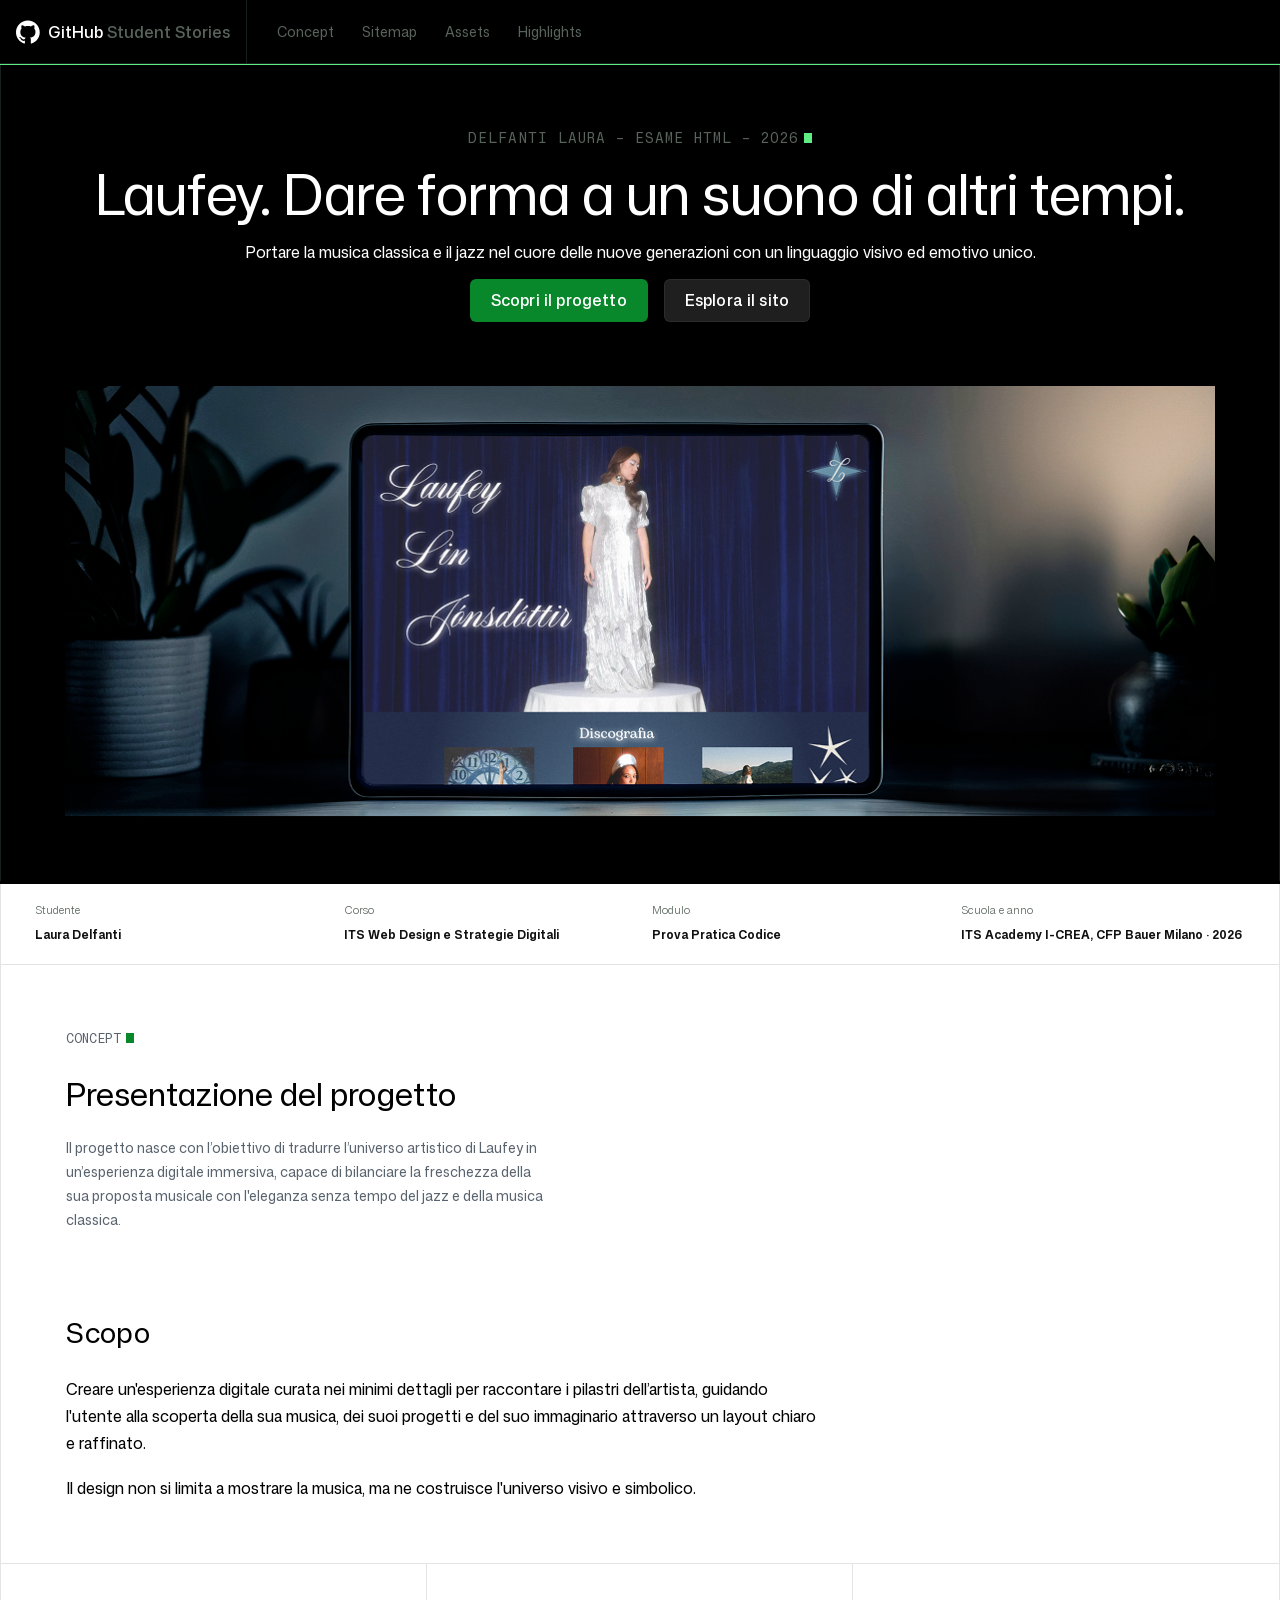
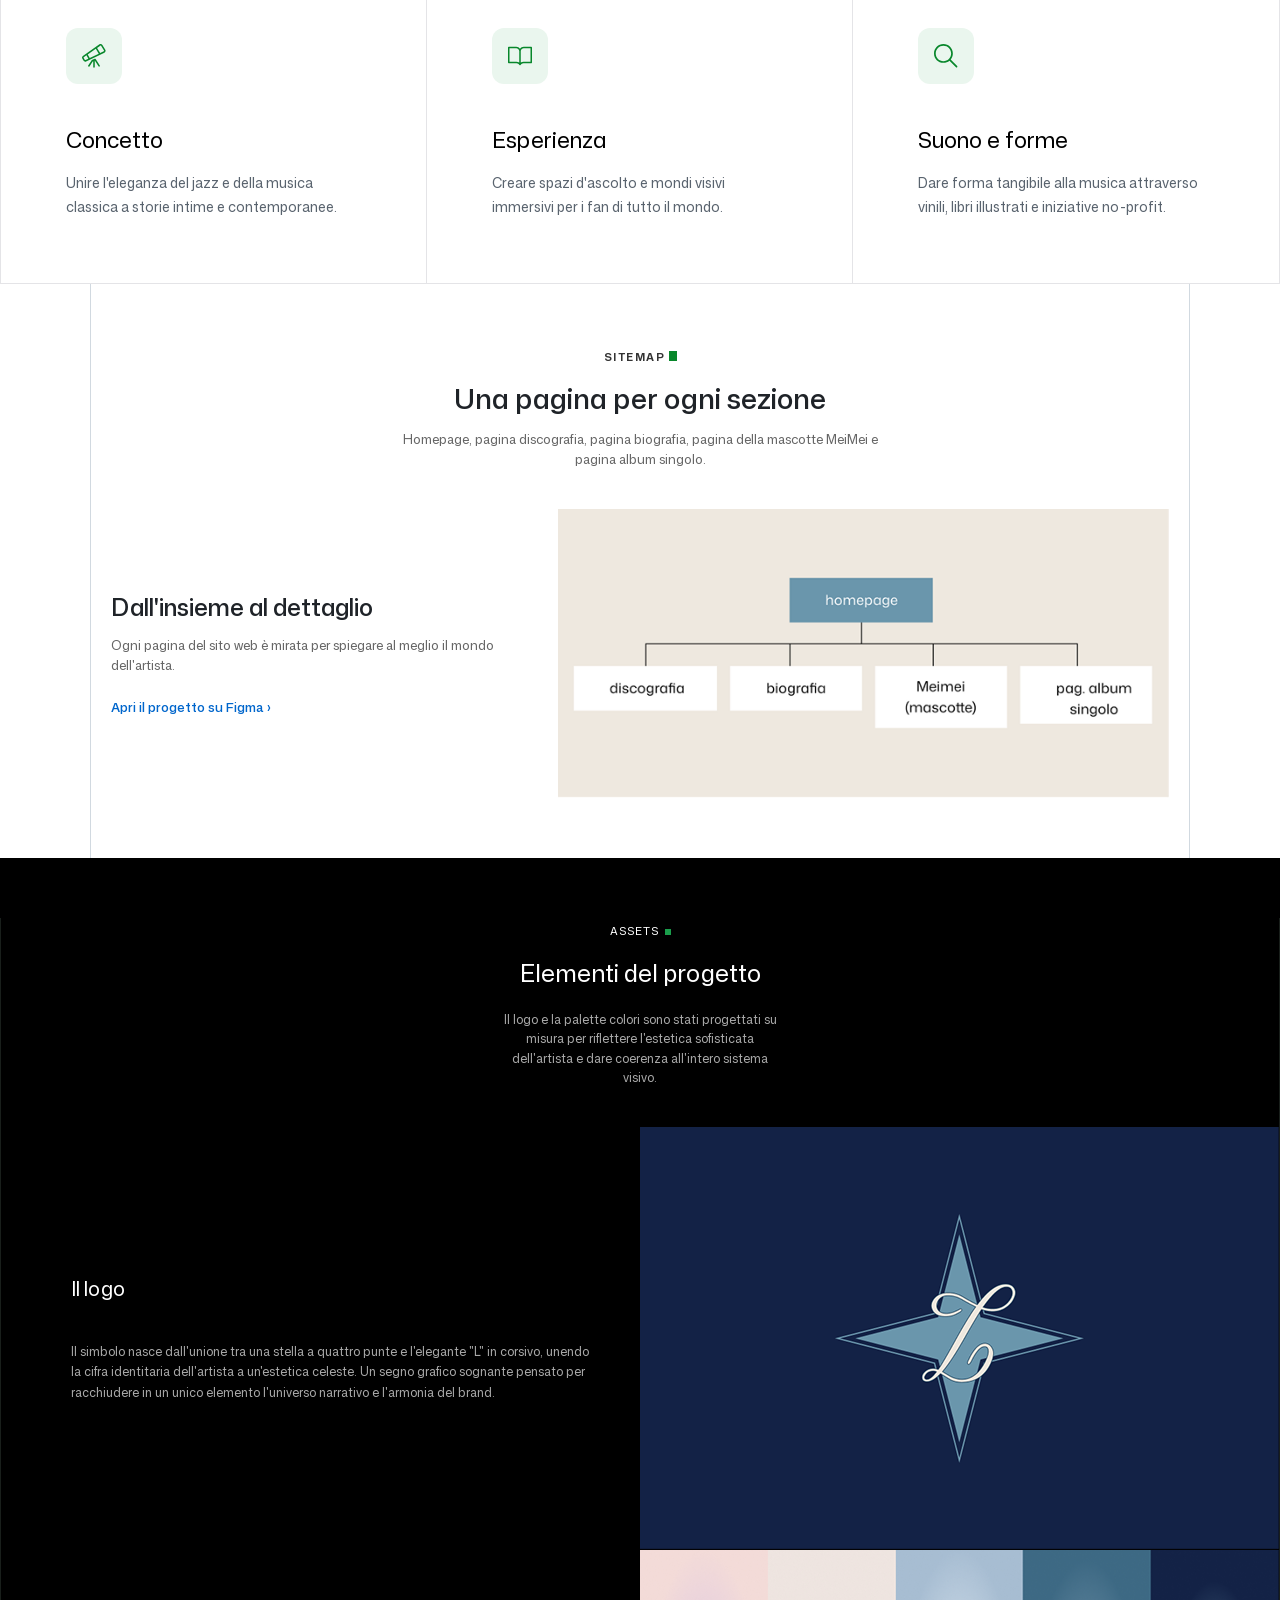
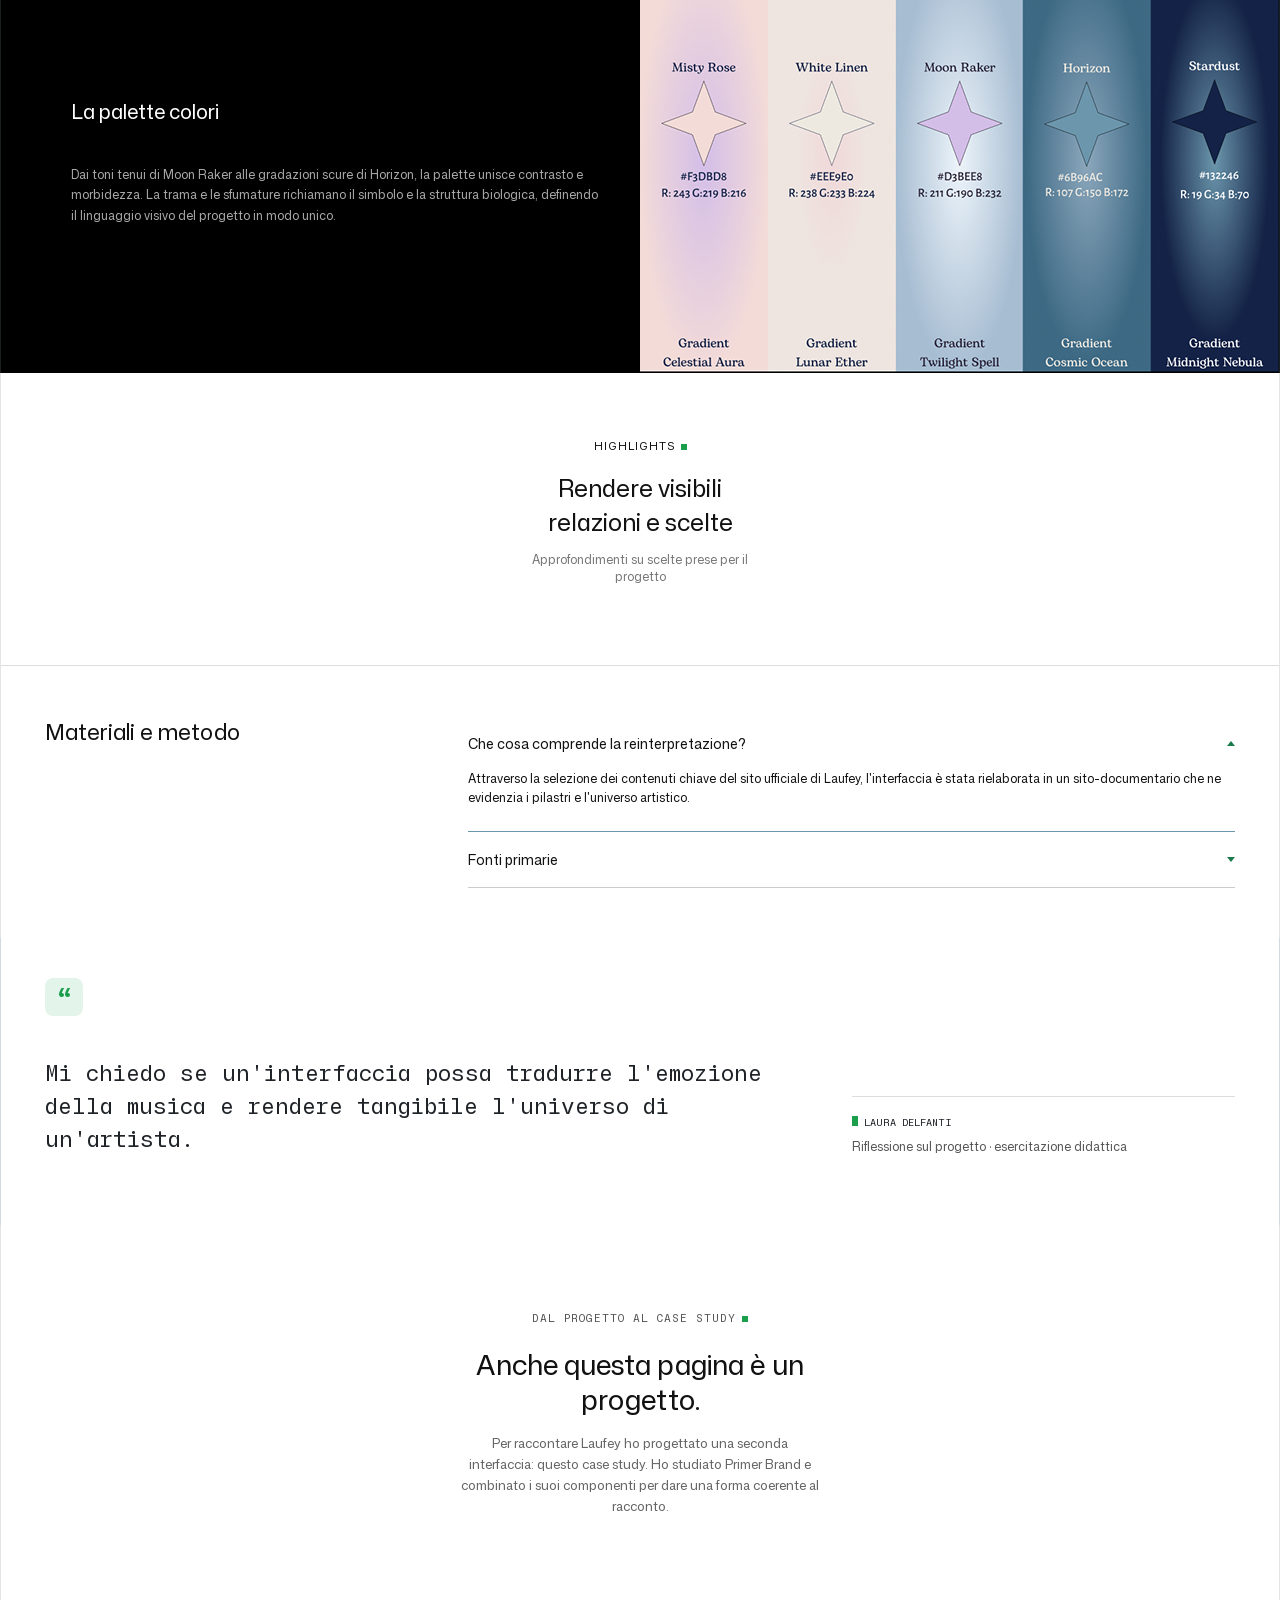
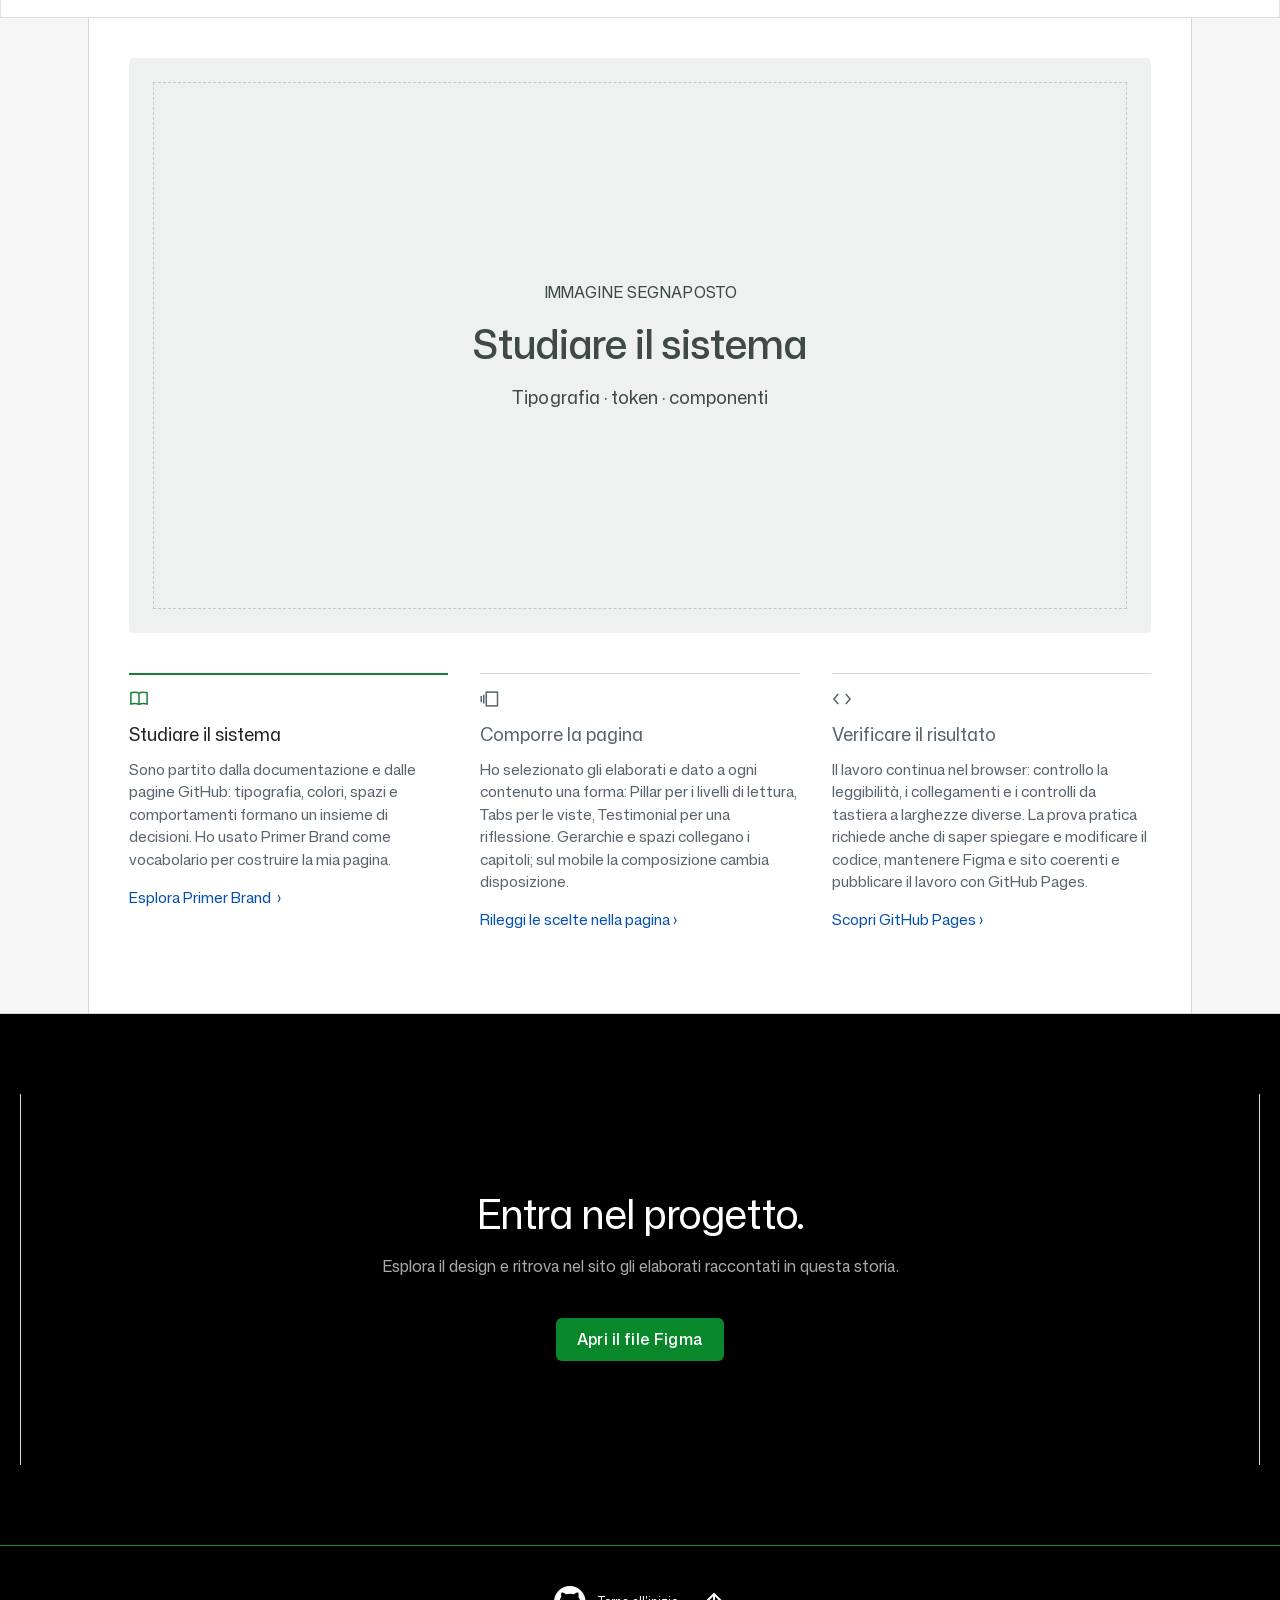
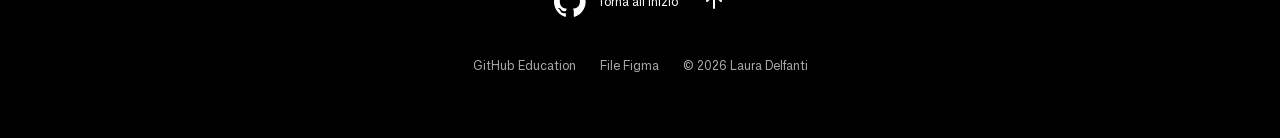
==== commit bf78f05c: "modifiche-12ott26" ====
--- a/esame26.html
+++ b/esame26.html
@@ -49,7 +49,6 @@
 
   <main id="top" tabindex="-1">
 
-    <!-- HERO -->
     <section class="hero">
       <div class="hero-content container">
         <p class="eyebrow">Delfanti Laura - esame html - 2026
@@ -62,12 +61,11 @@
         <div class="button-group">
           <a href="#concept" class="button button-primary">Scopri il progetto</a>
           <a href="#sitemap" class="button button-secondary">Esplora il sito</a>
-        </div>
-        <img class="hero-image" src="assets/images/img desktop home.png" alt="Homepage del sito di Laufey su desktop">
-      </div>
-    </section>
-
-    <!-- BARRA INFORMAZIONI -->
+        </div classe>
+        <img class="hero-image" src="assets/images/desktop/img desktop home.png" alt="Homepage del sito di Laufey su desktop" class="img-desktop">
+      </div>
+    </section>
+
     <section class="info-bar">
       <dl class="info-list">
         <div class="info-item">
@@ -89,7 +87,6 @@
       </dl>
     </section>
 
-    <!-- CONCEPT -->
     <section id="concept" class="concept">
       <div class="concept-colonna">
 
@@ -149,8 +146,7 @@
       </div>
     </section>
 
-    <!-- SITEMAP -->
-    <section id="sitemap" class="sitemap-section">
+    <section id="sitemap" class="sitemap-section container border-inline theme-light">
       <div class="sitemap-header">
         <span class="tag">SITEMAP
           <svg width="8" height="10" viewBox="0 0 8 10" fill="none" xmlns="http://www.w3.org/2000/svg">
@@ -167,16 +163,15 @@
         <div class="info-box">
           <h3>Dall'insieme al dettaglio</h3>
           <p>Ogni pagina del sito web è mirata per spiegare al meglio il mondo dell'artista.</p>
-          <a href="#" class="figma-link">Apri il progetto su Figma &rsaquo;</a>
+          <a href="https://www.figma.com/design/y6TISeVTGr3Qh4N3DvEeRU/sito-laufey?t=HfpshcRMpJs8098O-1" class="figma-link">Apri il progetto su Figma &rsaquo;</a>
         </div>
 
         <div class="sitemap-image-container">
-          <img src="assets/images/mappa-sito.png" alt="Mappa del sito" class="sitemap-image">
-        </div>
-      </div>
-    </section>
-
-    <!-- ASSETS (con div per le linee verticali) -->
+          <img src="assets/images/desktop/mappa-sito.png" alt="Mappa del sito: la homepage e, sotto, le quattro pagine affiancate" class="sitemap-image-desktop">
+        </div>
+      </div>
+    </section>
+
     <section id="assets" class="assets">
       <div class="assets-inner">
 
@@ -191,7 +186,7 @@
             <h3>Il logo</h3>
             <p>Il simbolo nasce dall'unione tra una stella a quattro punte e l'elegante "L" in corsivo, unendo la cifra identitaria dell'artista a un'estetica celeste. Un segno grafico sognante pensato per racchiudere in un unico elemento l'universo narrativo e l'armonia del brand.</p>
           </div>
-          <img src="assets/images/img-logo.png" alt="Logo: stella a quattro punte con la lettera L in corsivo">
+          <img src="assets/images/desktop/img-logo.png" alt="Logo: stella a quattro punte con la lettera L in corsivo">
         </div>
 
         <div class="asset-row">
@@ -199,13 +194,11 @@
             <h3>La palette colori</h3>
             <p>Dai toni tenui di Moon Raker alle gradazioni scure di Horizon, la palette unisce contrasto e morbidezza. La trama e le sfumature richiamano il simbolo e la struttura biologica, definendo il linguaggio visivo del progetto in modo unico.</p>
           </div>
-          <img src="assets/images/img-palette-colori.png" alt="Palette colori del progetto">
-        </div>
-
-      </div>
-    </section>
-
-    <!-- HIGHLIGHTS -->
+          <img src="assets/images/desktop/img-palette-colori.png" alt="Palette colori del progetto, cinque colori in fila" class="palette-desktop">        </div>
+
+      </div>
+    </section>
+
     <section id="highlights" class="highlights">
 
       <header class="highlights-header">
@@ -231,14 +224,27 @@
 
     </section>
 
-    <!-- DAL PROGETTO AL CASE STUDY -->
+        <section class="quote-section theme-light">
+      <figure class="quote container border-inline">
+        <span class="quote-icon" aria-hidden="true">&ldquo;</span>
+
+        <blockquote>
+          <p>Mi chiedo se un'interfaccia possa tradurre l'emozione della musica e rendere tangibile l'universo di un'artista.</p>
+        </blockquote>
+
+        <figcaption class="quote-author">
+          <span class="author-name">Laura Delfanti</span>
+          <p>Riflessione sul progetto · esercitazione didattica</p>
+        </figcaption>
+      </figure>
+    </section>
+
     <section class="case-study">
       <span class="case-tag">Dal progetto al case study</span>
       <h2>Anche questa pagina è un progetto.</h2>
       <p>Per raccontare Laufey ho progettato una seconda interfaccia: questo case study. Ho studiato Primer Brand e combinato i suoi componenti per dare una forma coerente al racconto.</p>
     </section>
 
-    <!-- QUESTA PAGINA (tabs) -->
     <section id="questa-pagina" class="theme-light">
       <div class="breakdownTabs border-block">
         <div class="breakdownTabs-content container border-inline">
@@ -295,10 +301,44 @@
 
         </div>
       </div>
+          <section class="cta">
+      <div class="cta-content container border-inline">
+        <h2>Entra nel progetto.</h2>
+        <p>Esplora il design e ritrova nel sito gli elaborati raccontati in questa storia.</p>
+        <a href="https://www.figma.com/design/y6TISeVTGr3Qh4N3DvEeRU/sito-laufey?t=HfpshcRMpJs8098O-1" class="button button-primary" target="_blank" rel="noopener">Apri il file Figma</a>
+      </div>
+    </section>
     </section>
 
   </main>
-
+  <footer class="footer">
+    <div class="footer-content container">
+
+      <div class="footer-top">
+        <a class="footer-logo" href="https://github.com/education" aria-label="GitHub Education">
+          <svg width="32" height="31" viewBox="0 0 31 30" fill="none" xmlns="http://www.w3.org/2000/svg" aria-hidden="true">
+            <path fill-rule="evenodd" clip-rule="evenodd" d="M15.3333 0C6.86167 0 0 6.86167 0 15.3333C0 22.1183 4.38917 27.8492 10.4842 29.8808C11.2508 30.015 11.5383 29.555 11.5383 29.1525C11.5383 28.7883 11.5192 27.5808 11.5192 26.2967C7.66667 27.0058 6.67 25.3575 6.36333 24.495C6.19083 24.0542 5.44333 22.6933 4.79167 22.3292C4.255 22.0417 3.48833 21.3325 4.7725 21.3133C5.98 21.2942 6.8425 22.425 7.13 22.885C8.51 25.2042 10.7142 24.5525 11.5958 24.15C11.73 23.1533 12.1325 22.4825 12.5733 22.0992C9.16167 21.7158 5.59667 20.3933 5.59667 14.5283C5.59667 12.8608 6.19083 11.4808 7.16833 10.4075C7.015 10.0242 6.47833 8.4525 7.32167 6.34417C7.32167 6.34417 8.60583 5.94167 11.5383 7.91583C12.765 7.57083 14.0683 7.39833 15.3717 7.39833C16.675 7.39833 17.9783 7.57083 19.205 7.91583C22.1375 5.9225 23.4217 6.34417 23.4217 6.34417C24.265 8.4525 23.7283 10.0242 23.575 10.4075C24.5525 11.4808 25.1467 12.8417 25.1467 14.5283C25.1467 20.4125 21.5625 21.7158 18.1508 22.0992C18.7067 22.5783 19.1858 23.4983 19.1858 24.9358C19.1858 26.9867 19.1667 28.635 19.1667 29.1525C19.1667 29.555 19.4542 30.0342 20.2208 29.8808C26.2775 27.8492 30.6667 22.0992 30.6667 15.3333C30.6667 6.86167 23.805 0 15.3333 0Z" fill="white"/>
+          </svg>
+        </a>
+
+        <a class="footer-back" href="#top">
+          Torna all'inizio
+          <svg width="24" height="24" viewBox="0 0 24 24" fill="none" stroke="currentColor" stroke-width="2" stroke-linecap="round" stroke-linejoin="round" aria-hidden="true">
+            <path d="M12 19V5M5 12l7-7 7 7"/>
+          </svg>
+        </a>
+      </div>
+
+      <div class="footer-bottom">
+        <ul class="footer-links">
+          <li><a href="https://github.com/education">GitHub Education</a></li>
+          <li><a href="https://www.figma.com/design/3StUtFWxEHmV0qCZFzI6iy/prog-codice" target="_blank" rel="noopener">File Figma</a></li>
+        </ul>
+        <p class="footer-copyright">&copy; 2026 Laura Delfanti</p>
+      </div>
+
+    </div>
+  </footer>
   <script src="script.js"></script>
 </body>
 </html>
--- a/style.css
+++ b/style.css
@@ -1413,4 +1413,123 @@
   align-items: center;
   gap: 12px;
   font-size: 12px;
+}
+
+/* ===== Sezione finale ===== */
+.cta {
+  background: var(--color-black);
+  color: var(--color-white);
+  text-align: center;
+}
+
+.cta-content {
+  padding: 96px var(--spacing-24) 104px;
+}
+
+.cta h2 {
+  font-size: 40px;
+  font-weight: 400;
+  line-height: 1.2;
+  margin-bottom: 16px;
+}
+
+.cta p {
+  max-width: 560px;
+  margin: 0 auto 40px;
+  font-size: 16px;
+  line-height: 1.5;
+}
+
+.cta .button {
+  display: inline-block;
+}
+
+@media (max-width: 640px) {
+  .cta-content {
+    padding: 64px 16px 72px;
+  }
+  .cta h2 {
+    font-size: 32px;
+  }
+  .cta .button {
+    display: block;
+  }
+}
+
+/* ===== Footer ===== */
+.footer {
+  background: var(--color-black);
+  color: var(--color-white);
+  border-top: var(--border-width) solid var(--color-button-primary-bg);
+}
+
+.footer-content {
+  display: flex;
+  flex-direction: column;
+  gap: 40px;
+  padding: 40px var(--spacing-64) 64px;
+}
+
+.footer a {
+  color: inherit;
+  text-decoration: none;
+}
+
+.footer a:focus-visible {
+  outline: var(--focus-outline-width) solid var(--color-focus);
+  outline-offset: var(--focus-outline-offset);
+}
+
+.footer-top {
+  display: flex;
+  justify-content: space-between;
+  align-items: center;
+  gap: 12px;
+}
+
+.footer-logo {
+  display: flex;
+}
+
+.footer-back {
+  display: flex;
+  align-items: center;
+  gap: 24px;
+  font-size: 12px;
+}
+
+.footer-back:hover {
+  text-decoration: underline;
+}
+
+.footer-bottom {
+  display: flex;
+  flex-wrap: wrap;
+  justify-content: space-between;
+  align-items: center;
+  gap: 16px 24px;
+  font-size: 12px;
+  color: #aaa;
+}
+
+.footer-links {
+  display: flex;
+  flex-wrap: wrap;
+  gap: 8px 24px;
+  list-style: none;
+}
+
+.footer-links a:hover {
+  color: var(--color-white);
+  text-decoration: underline;
+}
+
+.footer-copyright {
+  margin: 0;
+}
+
+@media (max-width: 640px) {
+  .footer-content {
+    padding: 32px 24px 48px;
+  }
 }
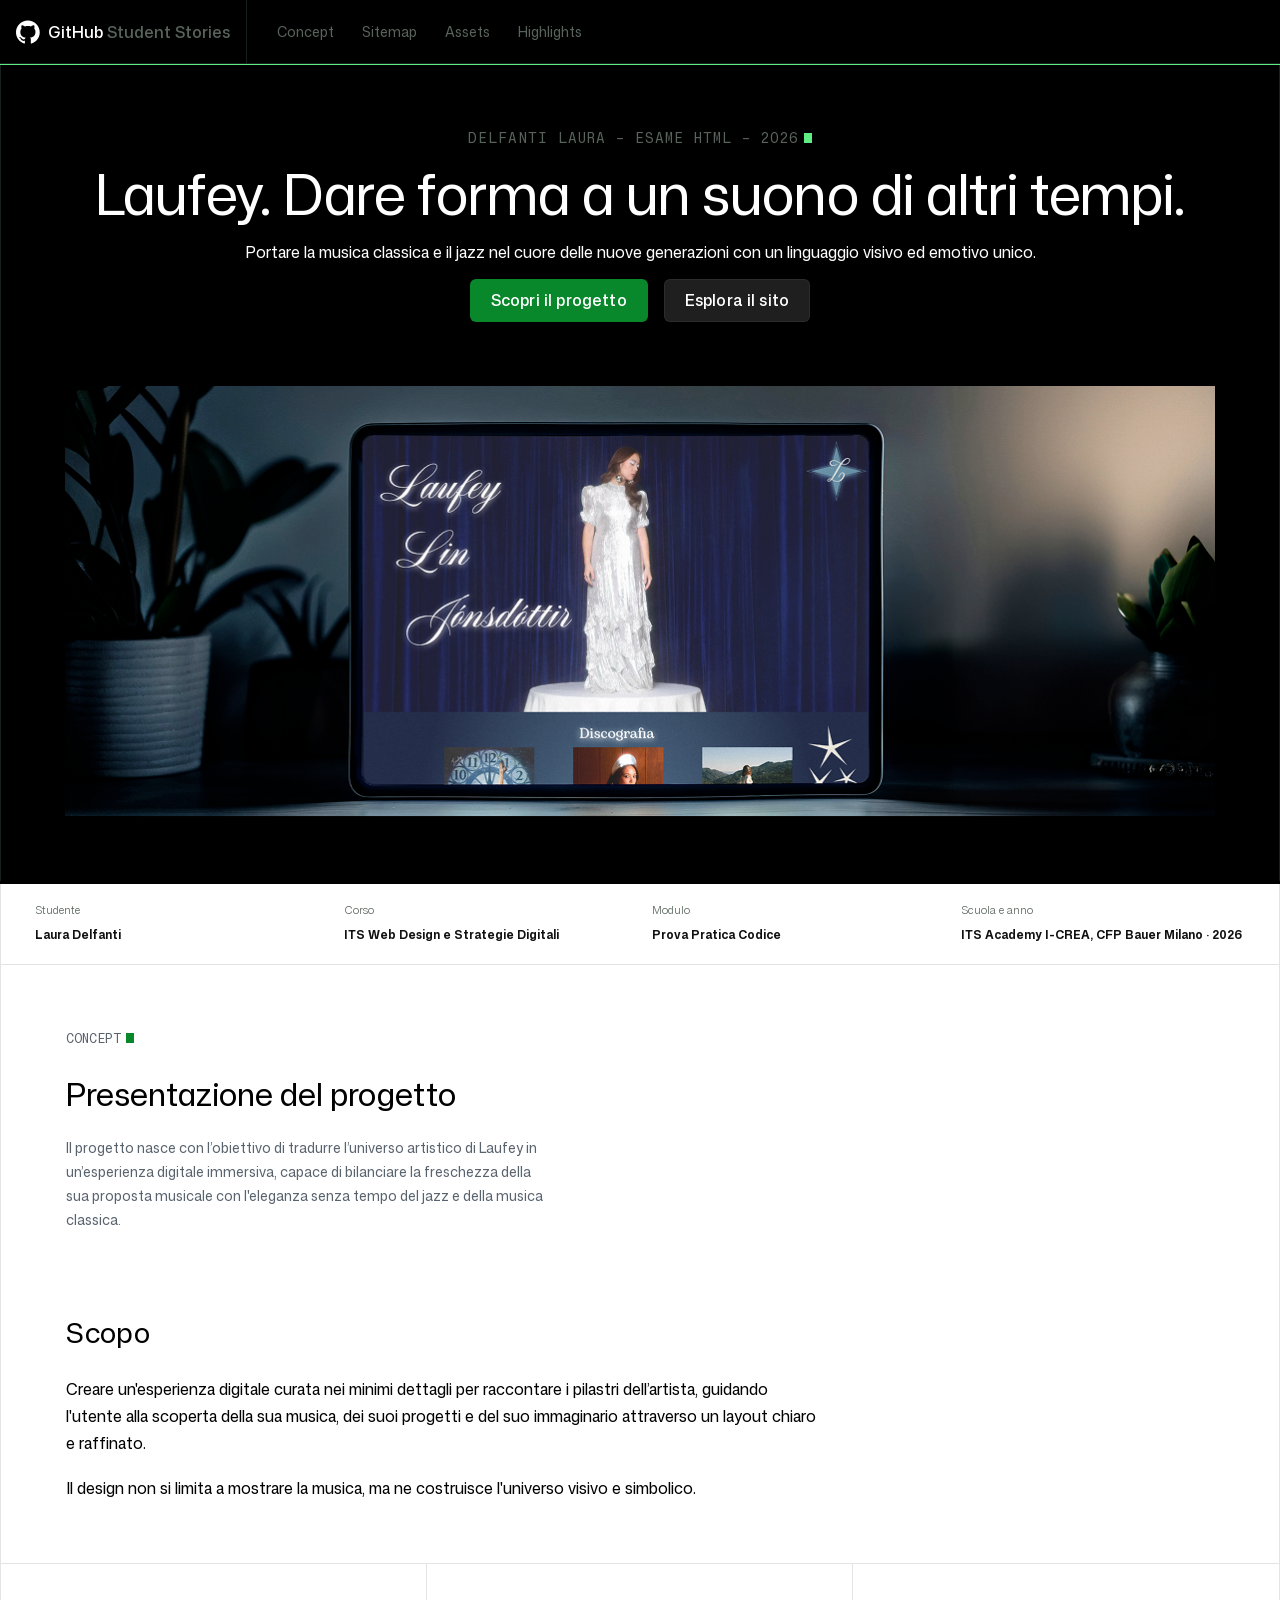
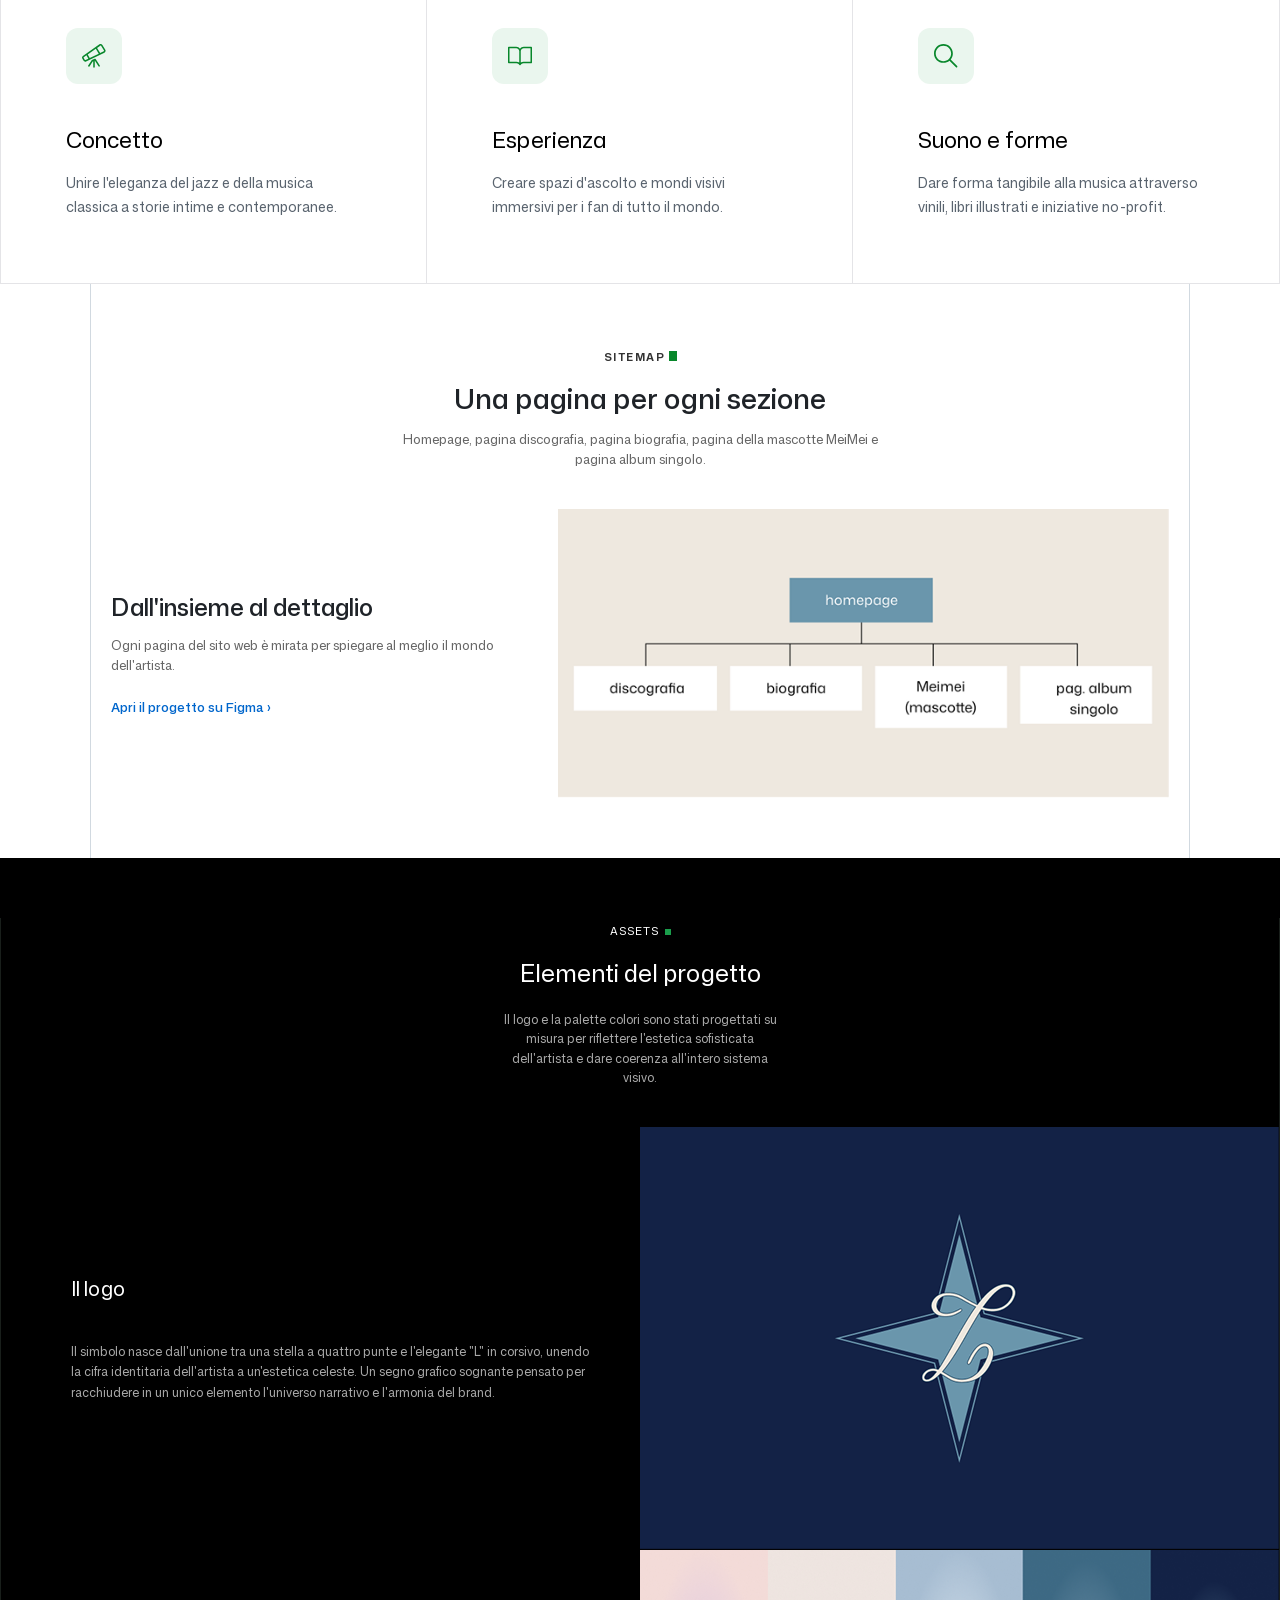
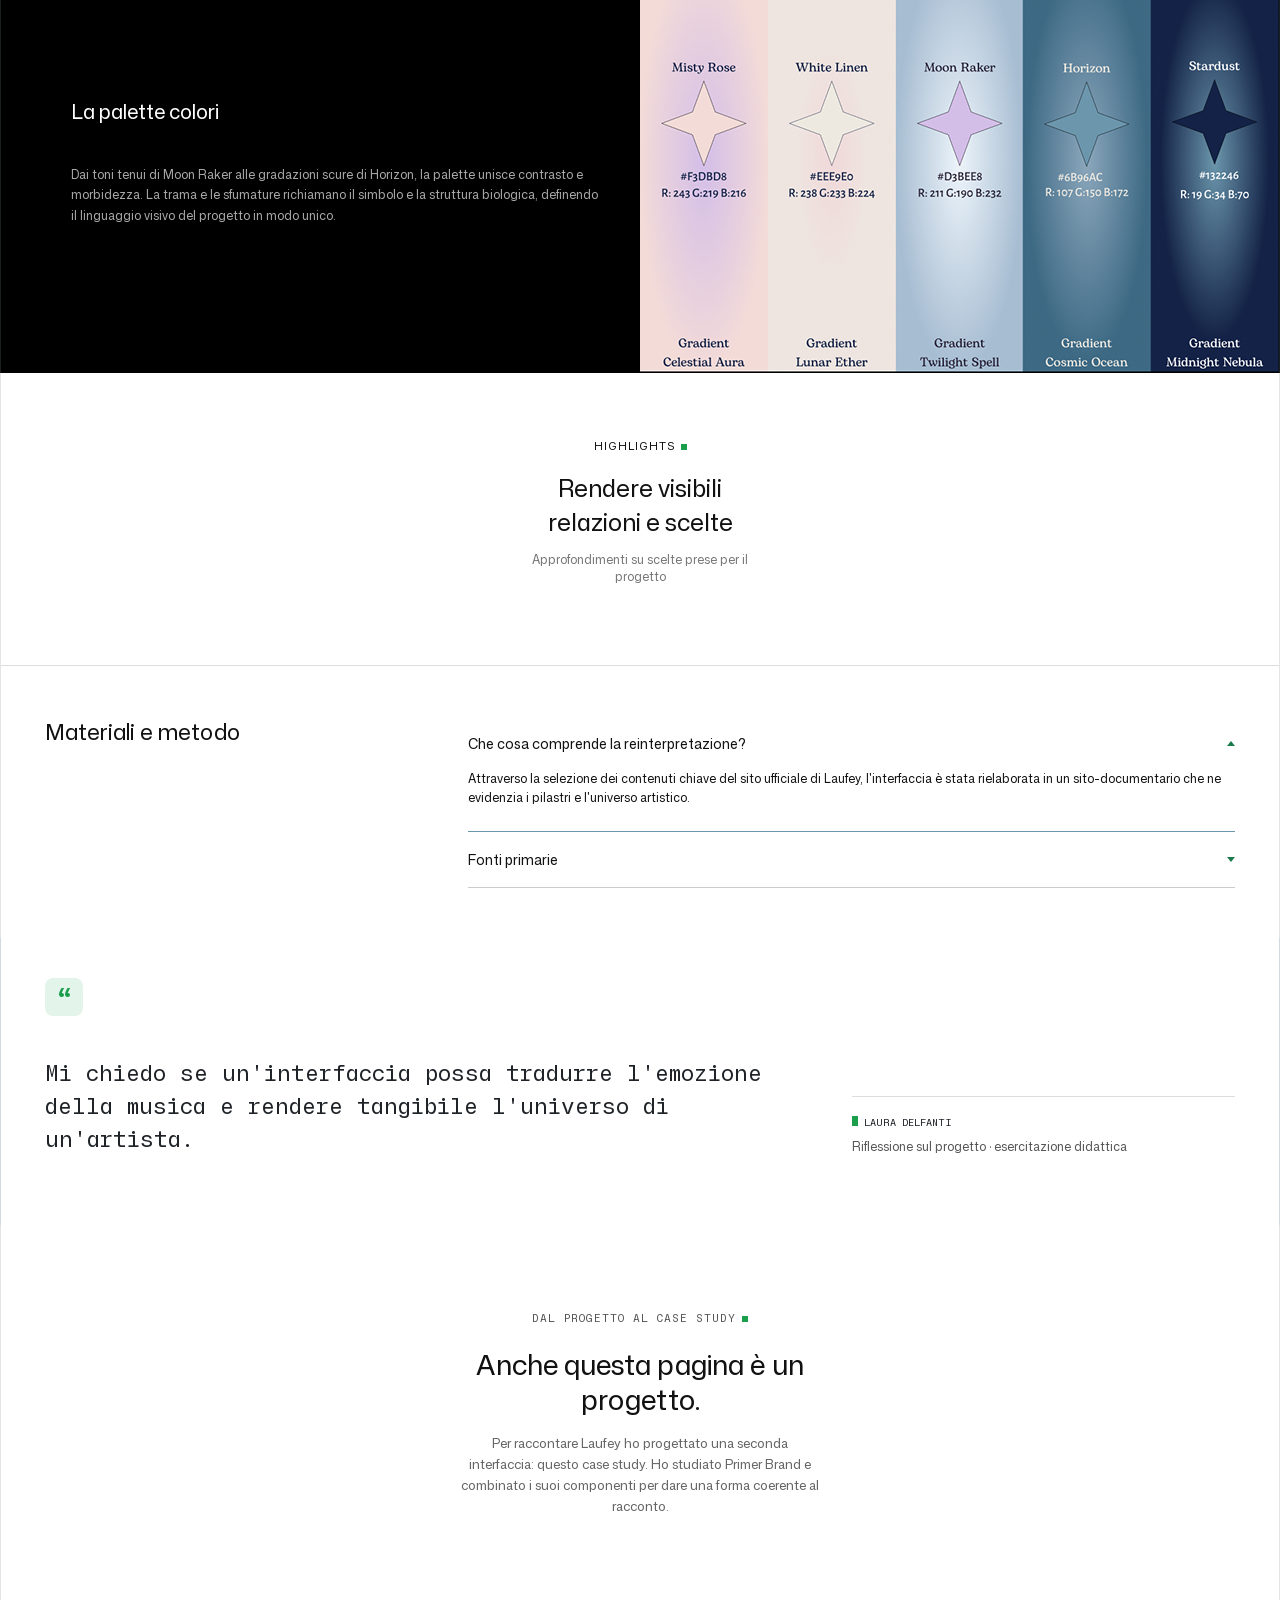
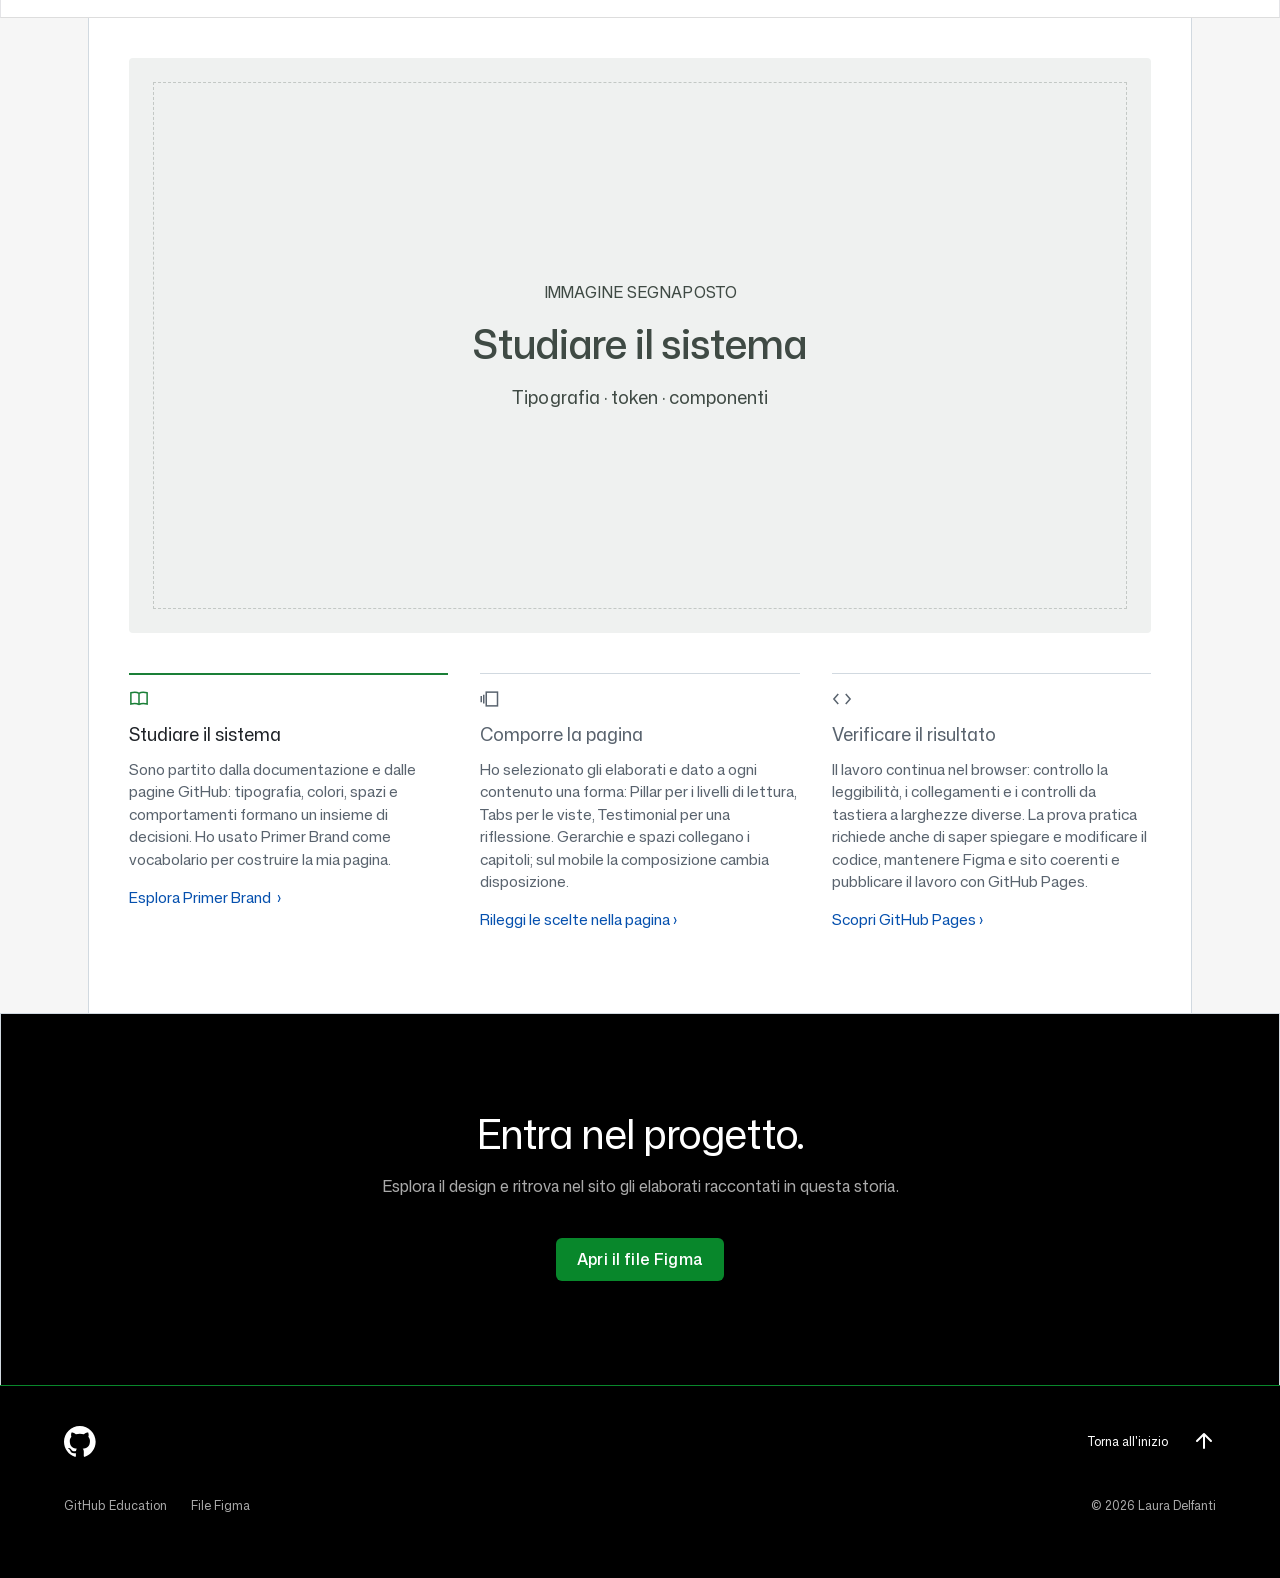
==== commit 189825a3: "modifiche-12ott-02" ====
--- a/esame26.html
+++ b/esame26.html
@@ -62,7 +62,7 @@
           <a href="#concept" class="button button-primary">Scopri il progetto</a>
           <a href="#sitemap" class="button button-secondary">Esplora il sito</a>
         </div classe>
-        <img class="hero-image" src="assets/images/desktop/img desktop home.png" alt="Homepage del sito di Laufey su desktop" class="img-desktop">
+        <img class="hero-image" src="assets/images/desktop/img desktop home.png" alt="Homepage del sito di Laufey su desktop">
       </div>
     </section>
 
--- a/style.css
+++ b/style.css
@@ -64,115 +64,26 @@
     }
 }
 
+html {
+  scroll-behavior: smooth;
+}
+
+@media (prefers-reduced-motion: reduce) {
+  html {
+    scroll-behavior: auto;
+  }
+}
+
 body {
     font-family: var(--font-body);
     font-feature-settings: "liga" 0;
     -webkit-font-smoothing: antialiased;
 }
 
-/* ===== Hero ===== */
-.hero {
-    --hero-text-max-width: 600px;
-    --hero-content-gap: 1em;
-
-    background: var(--color-black);
-    color: var(--color-white);
-    text-align: center;
-}
-
 .container {
     max-width: var(--container-width);
     margin-left: auto;
     margin-right: auto;
-}
-
-.hero-content {
-    padding: var(--spacing-64);
-    border-left: 1px solid var(--color-border-muted);
-    border-right: 1px solid var(--color-border-muted);
-    display: flex;
-    flex-direction: column;
-    align-items: center;
-    gap: var(--hero-content-gap);
-}
-
-.eyebrow {
-    font-size: var(--eyebrow-font-size);
-    font-family: var(--font-mono);
-    text-transform: uppercase;
-    letter-spacing: 1px;
-    color: var(--color-muted);
-    display: flex;
-    justify-content: center;
-    align-items: center;
-    gap: 0.42em;
-}
-
-.eyebrow-cursor rect {
-    fill: var(--color-cursor);
-}
-
-.heading {
-    font-weight: 400;
-}
-
-.heading-size-1 {
-    font-size: var(--heading-1-font-size);
-    line-height: var(--heading-1-line-height);
-}
-
-.text-size-200 {
-    font-size: var(--text-200-font-size);
-    line-height: var(--text-200-line-height);
-}
-
-.hero-text {
-    max-width: var(--hero-text-max-width);
-}
-
-.button-group {
-    display: flex;
-    flex-wrap: wrap;
-    justify-content: center;
-    gap: 1em;
-}
-
-.hero-image {
-    margin-top: calc(64px - var(--hero-content-gap));
-}
-
-.button {
-    text-decoration: none;
-    color: inherit;
-    border: 1px solid;
-    padding: 0.6em 1.25em;
-    font-weight: 500;
-    letter-spacing: 0.16px;
-    border-radius: 0.375em;
-    transition: background-color 300ms ease-in-out;
-}
-
-.button-primary {
-    background-color: var(--color-button-primary-bg);
-    border-color: transparent;
-}
-
-.button-primary:hover {
-    background-color: color-mix(in srgb, var(--color-button-primary-bg), #000 16%);
-}
-
-.button-secondary {
-    background-color: var(--color-button-secondary-bg);
-    border-color: var(--color-button-secondary-border);
-}
-
-.button-secondary:hover {
-    background-color: color-mix(in srgb, var(--color-button-secondary-bg), #fff 6%);
-}
-
-.button:focus-visible {
-    outline: 4px solid var(--color-focus);
-    outline-offset: 2px;
 }
 
 [hidden] {
@@ -331,7 +242,6 @@
     color: var(--color-white);
 }
 
-/* Layout compatto: attivo se l'attributo popover è presente (su desktop viene rimosso via JS) */
 .navigation:has(.navigation-panel[popover]) {
     height: var(--navigation-height);
 }
@@ -366,21 +276,6 @@
 
 .navigation-icon {
     display: block;
-    width: 1.25em;
-    height: 1.25em;
-    flex-shrink: 0;
-}
-
-.navigation-toggle .navigation-icon-close {
-    display: none;
-}
-
-.navigation-label {
-    display: none;
-}
-
-.navigation-icon {
-    display: block;
     width: var(--navigation-icon-size);
     height: var(--navigation-icon-size);
     flex-shrink: 0;
@@ -442,7 +337,6 @@
     }
 }
 
-/* Tablet: cambia il layout, il popover resta attivo */
 @media (min-width: 768px) {
     .navigation {
         --navigation-height: 4em;
@@ -497,7 +391,6 @@
     }
 }
 
-/* Desktop: JS rimuove il popover e le voci si dispongono in linea */
 @media (min-width: 1000px) {
     .navigation {
         --navigation-inline-list-padding: 0 0 0 1em;
@@ -546,6 +439,105 @@
         outline: var(--focus-outline-width) solid var(--color-focus);
         outline-offset: var(--focus-outline-offset);
     }
+}
+
+/* ===== Hero ===== */
+.hero {
+    --hero-text-max-width: 600px;
+    --hero-content-gap: 1em;
+
+    background: var(--color-black);
+    color: var(--color-white);
+    text-align: center;
+}
+
+.hero-content {
+    padding: var(--spacing-64);
+    border-left: 1px solid var(--color-border-muted);
+    border-right: 1px solid var(--color-border-muted);
+    display: flex;
+    flex-direction: column;
+    align-items: center;
+    gap: var(--hero-content-gap);
+}
+
+.eyebrow {
+    font-size: var(--eyebrow-font-size);
+    font-family: var(--font-mono);
+    text-transform: uppercase;
+    letter-spacing: 1px;
+    color: var(--color-muted);
+    display: flex;
+    justify-content: center;
+    align-items: center;
+    gap: 0.42em;
+}
+
+.eyebrow-cursor rect {
+    fill: var(--color-cursor);
+}
+
+.heading {
+    font-weight: 400;
+}
+
+.heading-size-1 {
+    font-size: var(--heading-1-font-size);
+    line-height: var(--heading-1-line-height);
+}
+
+.text-size-200 {
+    font-size: var(--text-200-font-size);
+    line-height: var(--text-200-line-height);
+}
+
+.hero-text {
+    max-width: var(--hero-text-max-width);
+}
+
+.button-group {
+    display: flex;
+    flex-wrap: wrap;
+    justify-content: center;
+    gap: 1em;
+}
+
+.hero-image {
+    margin-top: calc(64px - var(--hero-content-gap));
+}
+
+.button {
+    text-decoration: none;
+    color: inherit;
+    border: 1px solid;
+    padding: 0.6em 1.25em;
+    font-weight: 500;
+    letter-spacing: 0.16px;
+    border-radius: 0.375em;
+    transition: background-color 300ms ease-in-out;
+}
+
+.button-primary {
+    background-color: var(--color-button-primary-bg);
+    border-color: transparent;
+}
+
+.button-primary:hover {
+    background-color: color-mix(in srgb, var(--color-button-primary-bg), #000 16%);
+}
+
+.button-secondary {
+    background-color: var(--color-button-secondary-bg);
+    border-color: var(--color-button-secondary-border);
+}
+
+.button-secondary:hover {
+    background-color: color-mix(in srgb, var(--color-button-secondary-bg), #fff 6%);
+}
+
+.button:focus-visible {
+    outline: 4px solid var(--color-focus);
+    outline-offset: 2px;
 }
 
 /* ===== Barra informazioni ===== */
@@ -596,7 +588,6 @@
   .info-bar {
     grid-template-columns: 0 1fr 0;
   }
-
   .info-list {
     grid-template-columns: repeat(2, 1fr);
     padding: 18px 20px;
@@ -665,13 +656,6 @@
   font-size: 16px;
   line-height: 27px;
   margin-bottom: 20px;
-}
-
-.concept ol {
-  max-width: 750px;
-  font-size: 16px;
-  line-height: 27px;
-  padding-left: 27px;
 }
 
 .card-riga {
@@ -730,6 +714,353 @@
     border-right: none;
     border-bottom: 1px solid #e4e4e7;
   }
+}
+
+/* ===== Sitemap ===== */
+.sitemap-section {
+  width: 100%;
+  max-width: 1100px;
+  margin: 0 auto;
+  padding: 60px 20px;
+}
+
+.sitemap-header {
+  text-align: center;
+  width: 100%;
+  margin-bottom: 40px;
+}
+
+.sitemap-header .tag {
+  font-size: 11px;
+  font-weight: 700;
+  letter-spacing: 1.5px;
+  color: #333;
+}
+
+.sitemap-header h2 {
+  font-size: 28px;
+  font-weight: 500;
+  margin: 12px 0;
+}
+
+.sitemap-header .description {
+  font-size: 13px;
+  color: #666;
+  max-width: 500px;
+  margin: 0 auto;
+  line-height: 1.5;
+}
+
+.sitemap-content {
+  display: flex;
+  align-items: center;
+  justify-content: space-between;
+  gap: 40px;
+  width: 100%;
+}
+
+.info-box {
+  flex: 1;
+  min-width: 250px;
+}
+
+.info-box h3 {
+  font-size: 24px;
+  font-weight: 500;
+  margin-bottom: 12px;
+}
+
+.info-box p {
+  font-size: 13px;
+  color: #666;
+  line-height: 1.5;
+  margin-bottom: 20px;
+}
+
+.figma-link {
+  color: #0066cc;
+  text-decoration: none;
+  font-size: 13px;
+  font-weight: 500;
+}
+
+.sitemap-image-container {
+  flex: 1.5;
+  width: 100%;
+}
+
+.sitemap-image-container img {
+  width: 100%;
+  height: auto;
+  display: block;
+}
+
+@media (max-width: 800px) {
+  .sitemap-content {
+    flex-direction: column;
+    align-items: flex-start;
+  }
+  .info-box {
+    min-width: 0;
+  }
+}
+
+/* ===== Assets ===== */
+.assets {
+  background: #000;
+  color: #fff;
+  padding: 60px 0 0;
+}
+
+.assets-inner {
+  max-width: var(--container-width);
+  margin: 0 auto;
+  border-left: 1px solid var(--color-border-muted);
+  border-right: 1px solid var(--color-border-muted);
+}
+
+.assets-header {
+  text-align: center;
+  max-width: 320px;
+  margin: 0 auto 40px;
+  padding: 0 20px;
+}
+
+.assets-header h2 {
+  font-size: 24px;
+  font-weight: 400;
+  margin: 16px 0 20px;
+}
+
+.assets-header p {
+  font-size: 12px;
+  line-height: 1.6;
+  color: #aaa;
+  margin: 0;
+}
+
+.asset-row {
+  display: grid;
+  grid-template-columns: 1fr 1fr;
+  align-items: center;
+  max-width: var(--container-width);
+  margin: 0 auto;
+}
+
+.asset-text {
+  padding: 0 40px 0 70px;
+}
+
+.asset-text h3 {
+  font-size: 20px;
+  font-weight: 400;
+  margin: 0 0 40px;
+}
+
+.asset-text p {
+  font-size: 12px;
+  line-height: 1.7;
+  color: #aaa;
+  margin: 0;
+}
+
+.asset-row img {
+  display: block;
+  width: 100%;
+  height: auto;
+}
+
+@media (max-width: 800px) {
+  .asset-row {
+    grid-template-columns: 1fr;
+  }
+  .asset-text {
+    padding: 40px 24px;
+  }
+}
+
+/* ===== Highlights ===== */
+.highlights {
+  background: #fff;
+  color: #111;
+  max-width: var(--container-width);
+  margin: 0 auto;
+  border-left: 1px solid #e4e4e7;
+  border-right: 1px solid #e4e4e7;
+}
+
+.highlights-header {
+  text-align: center;
+  max-width: 300px;
+  margin: 0 auto;
+  padding: 60px 20px 80px;
+}
+
+.highlights-header h2 {
+  font-size: 24px;
+  font-weight: 400;
+  margin: 16px 0 12px;
+}
+
+.highlights-header p {
+  font-size: 12px;
+  color: #777;
+  margin: 0;
+}
+
+.method {
+  display: grid;
+  grid-template-columns: 1fr 2fr;
+  gap: 40px;
+  padding: 50px 44px;
+  border-top: 1px solid #ddd;
+}
+
+.method h3 {
+  font-size: 22px;
+  font-weight: 400;
+  margin: 0;
+}
+
+.accordion .item {
+  border-bottom: 1px solid #ccc;
+  padding: 18px 0;
+}
+
+.accordion .item.open {
+  border-bottom-color: #6b96ac;
+}
+
+.accordion h4 {
+  display: flex;
+  justify-content: space-between;
+  align-items: center;
+  font-size: 14px;
+  font-weight: 400;
+  margin: 0;
+}
+
+.accordion h4::after {
+  content: "";
+  border: 4px solid transparent;
+  border-top: 5px solid #1a7a4b;
+  border-bottom: 0;
+}
+
+.accordion .item.open h4::after {
+  border-top: 0;
+  border-bottom: 5px solid #1a7a4b;
+}
+
+.accordion .item p {
+  font-size: 12px;
+  line-height: 1.6;
+  margin: 16px 0 6px;
+}
+
+@media (max-width: 800px) {
+  .method {
+    grid-template-columns: 1fr;
+    padding-left: 24px;
+    padding-right: 24px;
+  }
+}
+
+/* ===== Citazione ===== */
+.quote-section {
+  background: var(--color-white);
+}
+
+.quote {
+  display: grid;
+  grid-template-columns: 2fr 1fr;
+  gap: 40px;
+  align-items: end;
+  padding: 40px 44px 70px;
+}
+
+.quote-icon {
+  grid-column: 1 / -1;
+  width: 38px;
+  height: 38px;
+  display: flex;
+  align-items: center;
+  justify-content: center;
+  background: #e3f4ea;
+  color: #1a9e4b;
+  border-radius: 8px;
+  font-size: 28px;
+  font-weight: bold;
+}
+
+.quote blockquote {
+  margin: 0;
+  font-family: var(--font-mono);
+  font-size: 22px;
+  line-height: 1.5;
+}
+
+.quote-author {
+  border-top: 1px solid #ddd;
+  padding-top: 16px;
+  font-size: 12px;
+}
+
+.author-name {
+  font-family: var(--font-mono);
+  font-size: 10px;
+  text-transform: uppercase;
+}
+
+.author-name::before {
+  content: "";
+  display: inline-block;
+  width: 6px;
+  height: 10px;
+  background: #1a9e4b;
+  margin-right: 6px;
+}
+
+.quote-author p {
+  margin: 8px 0 0;
+  color: #555;
+}
+
+@media (max-width: 800px) {
+  .quote {
+    grid-template-columns: 1fr;
+    padding-left: 24px;
+    padding-right: 24px;
+  }
+}
+
+/* ===== Dal progetto al case study ===== */
+.case-study {
+  background: #fff;
+  color: #111;
+  max-width: var(--container-width);
+  margin: 0 auto;
+  text-align: center;
+  padding: 80px 20px 100px;
+  border-bottom: 1px solid #ddd;
+  border-left: 1px solid #e4e4e7;
+  border-right: 1px solid #e4e4e7;
+}
+
+.case-study h2 {
+  max-width: 340px;
+  margin: 20px auto 16px;
+  font-size: 28px;
+  font-weight: 400;
+  line-height: 1.25;
+}
+
+.case-study p {
+  max-width: 360px;
+  margin: 0 auto;
+  font-size: 13px;
+  line-height: 1.6;
+  color: #666;
 }
 
 /* ===== Tema chiaro e utilità ===== */
@@ -973,95 +1304,6 @@
   }
 }
 
-/* ===== Sitemap ===== */
-.sitemap-section {
-  width: 100%;
-  max-width: 1100px;
-  margin: 0 auto;
-  padding: 60px 20px;
-}
-
-.sitemap-header {
-  text-align: center;
-  width: 100%;
-  margin-bottom: 40px;
-}
-
-.sitemap-header .tag {
-  font-size: 11px;
-  font-weight: 700;
-  letter-spacing: 1.5px;
-  color: #333;
-}
-
-.sitemap-header h2 {
-  font-size: 28px;
-  font-weight: 500;
-  margin: 12px 0;
-}
-
-.sitemap-header .description {
-  font-size: 13px;
-  color: #666;
-  max-width: 500px;
-  margin: 0 auto;
-  line-height: 1.5;
-}
-
-.sitemap-content {
-  display: flex;
-  align-items: center;
-  justify-content: space-between;
-  gap: 40px;
-  width: 100%;
-}
-
-.info-box {
-  flex: 1;
-  min-width: 250px;
-}
-
-.info-box h3 {
-  font-size: 24px;
-  font-weight: 500;
-  margin-bottom: 12px;
-}
-
-.info-box p {
-  font-size: 13px;
-  color: #666;
-  line-height: 1.5;
-  margin-bottom: 20px;
-}
-
-.figma-link {
-  color: #0066cc;
-  text-decoration: none;
-  font-size: 13px;
-  font-weight: 500;
-}
-
-.sitemap-image-container {
-  flex: 1.5;
-  width: 100%;
-}
-
-.sitemap-image-container img {
-  width: 100%;
-  height: auto;
-  display: block;
-}
-
-@media (max-width: 800px) {
-  .sitemap-content {
-    flex-direction: column;
-    align-items: flex-start;
-  }
-  .info-box {
-    min-width: 0;
-  }
-}
-
 /* ===== Etichette di sezione (assets, highlights, case study) ===== */
 .assets-tag,
 .highlights-tag,
@@ -1087,335 +1329,7 @@
   color: #555;
 }
 
-/* ===== Assets ===== */
-.assets {
-  background: #000;
-  color: #fff;
-  padding: 60px 0 0;
-}
-
-.assets-header {
-  text-align: center;
-  max-width: 320px;
-  margin: 0 auto 40px;
-  padding: 0 20px;
-}
-
-.assets-header h2 {
-  font-size: 24px;
-  font-weight: 400;
-  margin: 16px 0 20px;
-}
-
-.assets-header p {
-  font-size: 12px;
-  line-height: 1.6;
-  color: #aaa;
-  margin: 0;
-}
-
-.asset-row {
-  display: grid;
-  grid-template-columns: 1fr 1fr;
-  align-items: center;
-  max-width: var(--container-width);
-  margin: 0 auto;
-}
-
-.asset-text {
-  padding: 0 40px 0 70px;
-}
-
-.asset-text h3 {
-  font-size: 20px;
-  font-weight: 400;
-  margin: 0 0 40px;
-}
-
-.asset-text p {
-  font-size: 12px;
-  line-height: 1.7;
-  color: #aaa;
-  margin: 0;
-}
-
-.asset-row img {
-  display: block;
-  width: 100%;
-  height: auto;
-}
-
-@media (max-width: 800px) {
-  .asset-row {
-    grid-template-columns: 1fr;
-  }
-  .asset-text {
-    padding: 40px 24px;
-  }
-}
-
-/* ===== Highlights ===== */
-.highlights {
-  background: #fff;
-  color: #111;
-  max-width: var(--container-width);
-  margin: 0 auto;
-}
-
-.highlights-header {
-  text-align: center;
-  max-width: 300px;
-  margin: 0 auto;
-  padding: 60px 20px 80px;
-}
-
-.highlights-header h2 {
-  font-size: 24px;
-  font-weight: 400;
-  margin: 16px 0 12px;
-}
-
-.highlights-header p {
-  font-size: 12px;
-  color: #777;
-  margin: 0;
-}
-
-.method {
-  display: grid;
-  grid-template-columns: 1fr 2fr;
-  gap: 40px;
-  padding: 50px 44px;
-  border-top: 1px solid #ddd;
-}
-
-.method h3 {
-  font-size: 22px;
-  font-weight: 400;
-  margin: 0;
-}
-
-.accordion .item {
-  border-bottom: 1px solid #ccc;
-  padding: 18px 0;
-}
-
-.accordion .item.open {
-  border-bottom-color: #6b96ac;
-}
-
-.accordion h4 {
-  display: flex;
-  justify-content: space-between;
-  align-items: center;
-  font-size: 14px;
-  font-weight: 400;
-  margin: 0;
-}
-
-/* Triangolino (solo decorativo) */
-.accordion h4::after {
-  content: "";
-  border: 4px solid transparent;
-  border-top: 5px solid #1a7a4b;
-  border-bottom: 0;
-}
-
-.accordion .item.open h4::after {
-  border-top: 0;
-  border-bottom: 5px solid #1a7a4b;
-}
-
-.accordion .item p {
-  font-size: 12px;
-  line-height: 1.6;
-  margin: 16px 0 6px;
-}
-
-@media (max-width: 800px) {
-  .method {
-    grid-template-columns: 1fr;
-    padding-left: 24px;
-    padding-right: 24px;
-  }
-}
-
-/* ===== Dal progetto al case study ===== */
-.case-study {
-  background: #fff;
-  color: #111;
-  max-width: var(--container-width);
-  margin: 0 auto;
-  text-align: center;
-  padding: 80px 20px 100px;
-  border-bottom: 1px solid #ddd;
-}
-
-.case-study h2 {
-  max-width: 340px;
-  margin: 20px auto 16px;
-  font-size: 28px;
-  font-weight: 400;
-  line-height: 1.25;
-}
-
-.case-study p {
-  max-width: 360px;
-  margin: 0 auto;
-  font-size: 13px;
-  line-height: 1.6;
-  color: #666;
-}
-
-html {
-  scroll-behavior: smooth;
-}
-
-@media (prefers-reduced-motion: reduce) {
-  html {
-    scroll-behavior: auto;
-  }
-}
-/* Linee verticali su highlights e case study */
-.highlights,
-.case-study {
-  border-left: 1px solid #e4e4e7;
-  border-right: 1px solid #e4e4e7;
-}
-
-/* Linee verticali negli assets */
-.assets-inner {
-  max-width: var(--container-width);
-  margin: 0 auto;
-  border-left: 1px solid var(--color-border-muted);
-  border-right: 1px solid var(--color-border-muted);
-}
-
-/* Citazione */
-.quote {
-  display: grid;
-  grid-template-columns: 2fr 1fr;
-  gap: 40px;
-  align-items: end;
-  padding: 40px 44px 70px;
-}
-
-.quote-icon {
-  grid-column: 1 / -1;
-  width: 38px;
-  height: 38px;
-  display: flex;
-  align-items: center;
-  justify-content: center;
-  background: #e3f4ea;
-  color: #1a9e4b;
-  border-radius: 8px;
-  font-size: 28px;
-  font-weight: bold;
-}
-
-.quote blockquote {
-  margin: 0;
-  font-family: var(--font-mono);
-  font-size: 22px;
-  line-height: 1.5;
-}
-
-.quote-author {
-  border-top: 1px solid #ddd;
-  padding-top: 16px;
-  font-size: 12px;
-}
-
-.author-name {
-  font-family: var(--font-mono);
-  font-size: 10px;
-  text-transform: uppercase;
-}
-
-.author-name::before {
-  content: "";
-  display: inline-block;
-  width: 6px;
-  height: 10px;
-  background: #1a9e4b;
-  margin-right: 6px;
-}
-
-.quote-author p {
-  margin: 8px 0 0;
-  color: #555;
-}
-
-@media (max-width: 800px) {
-  .quote {
-    grid-template-columns: 1fr;
-    padding-left: 24px;
-    padding-right: 24px;
-  }
-}
-
-/* Nota sotto le tabs */
-.page-note {
-  margin-top: 40px;
-  padding-top: 20px;
-  border-top: 1px solid var(--color-border-muted);
-  font-size: 11px;
-  line-height: 1.5;
-  color: var(--color-muted);
-}
-
-/* Sezione finale */
-.cta {
-  background: #000;
-  color: #fff;
-  text-align: center;
-  padding: 80px 20px;
-}
-
-.cta h2 {
-  font-size: 32px;
-  font-weight: 400;
-  margin-bottom: 12px;
-}
-
-.cta p {
-  font-size: 14px;
-  color: #aaa;
-  margin-bottom: 24px;
-}
-
-.cta .button {
-  display: inline-block;
-}
-
-/* Footer */
-.footer {
-  background: #000;
-  color: #fff;
-  border-top: 1px solid var(--color-border-muted);
-}
-
-.footer-content {
-  display: flex;
-  justify-content: space-between;
-  align-items: center;
-  padding: 40px 64px;
-}
-
-.footer a {
-  color: inherit;
-  text-decoration: none;
-}
-
-.footer-top {
-  display: flex;
-  align-items: center;
-  gap: 12px;
-  font-size: 12px;
-}
-
-/* ===== Sezione finale ===== */
+/* ===== Sezione CTA ===== */
 .cta {
   background: var(--color-black);
   color: var(--color-white);
@@ -1438,6 +1352,7 @@
   margin: 0 auto 40px;
   font-size: 16px;
   line-height: 1.5;
+  color: #aaa;
 }
 
 .cta .button {
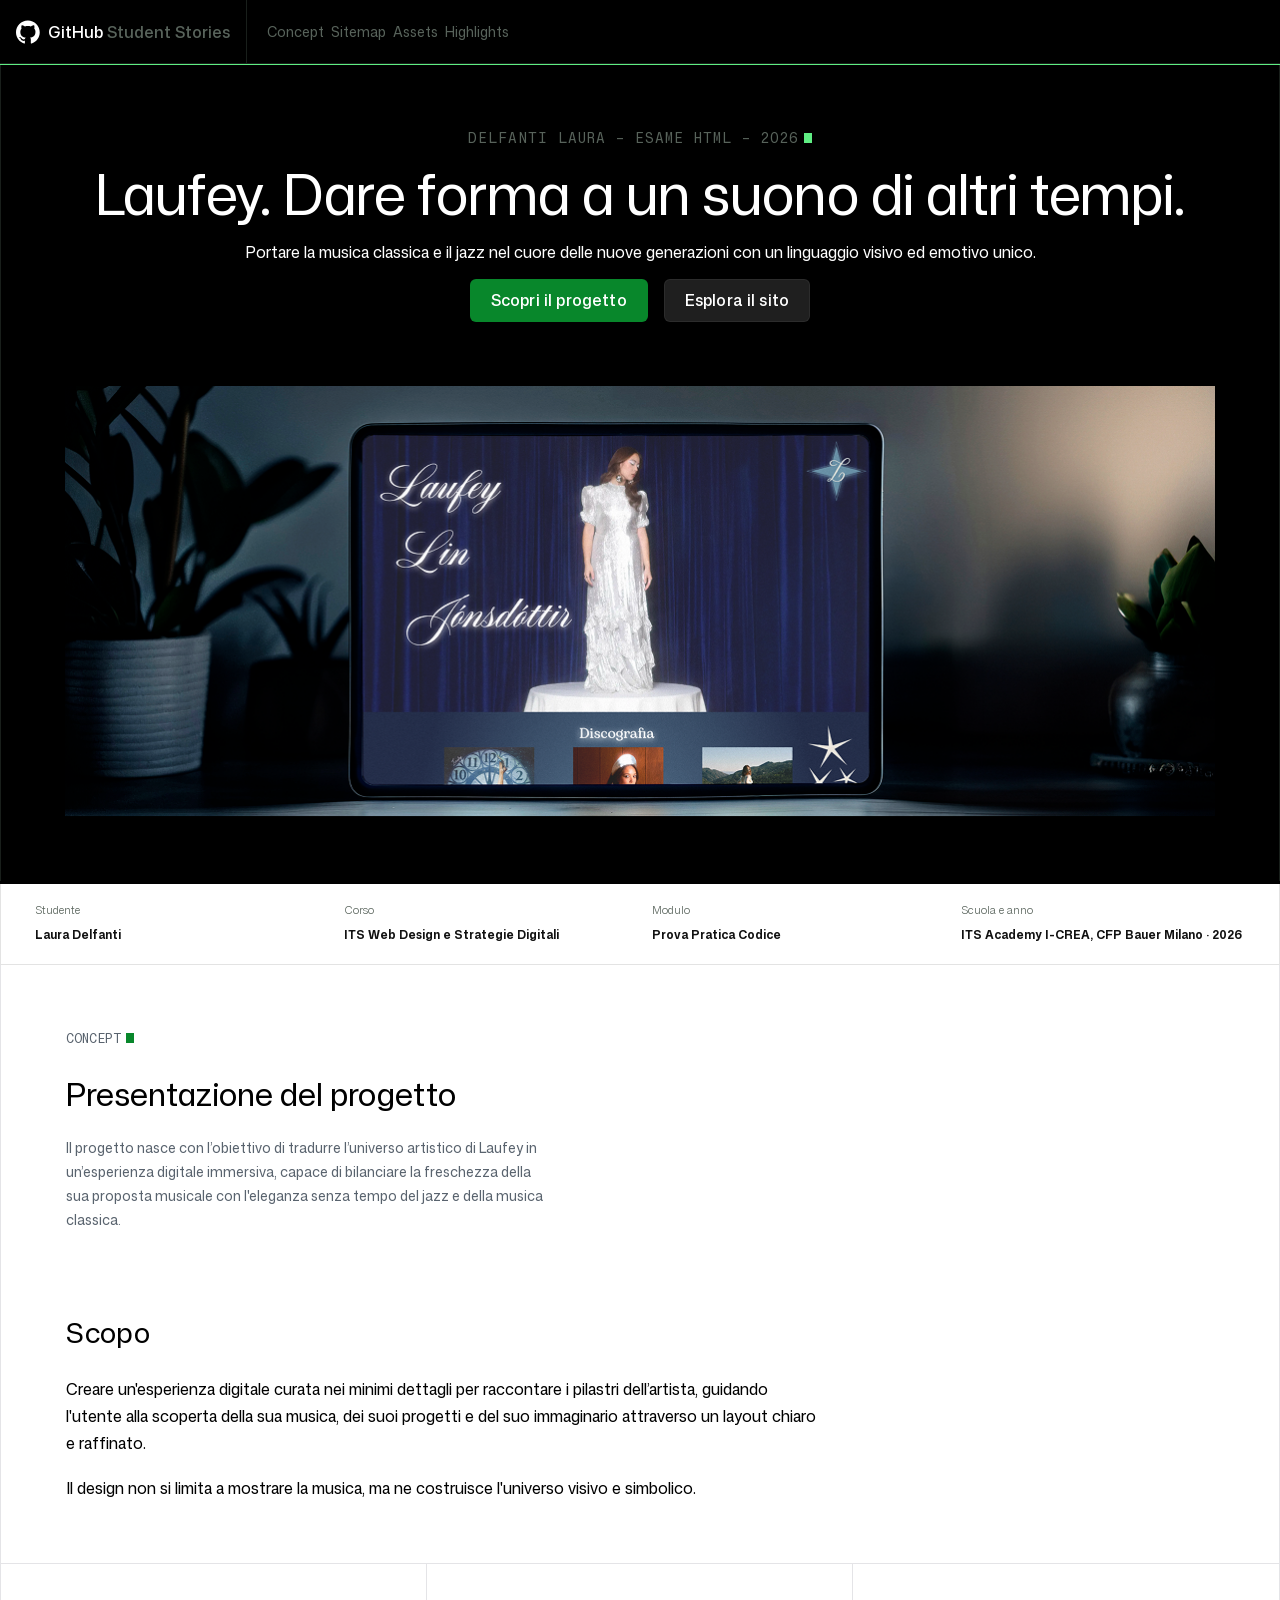
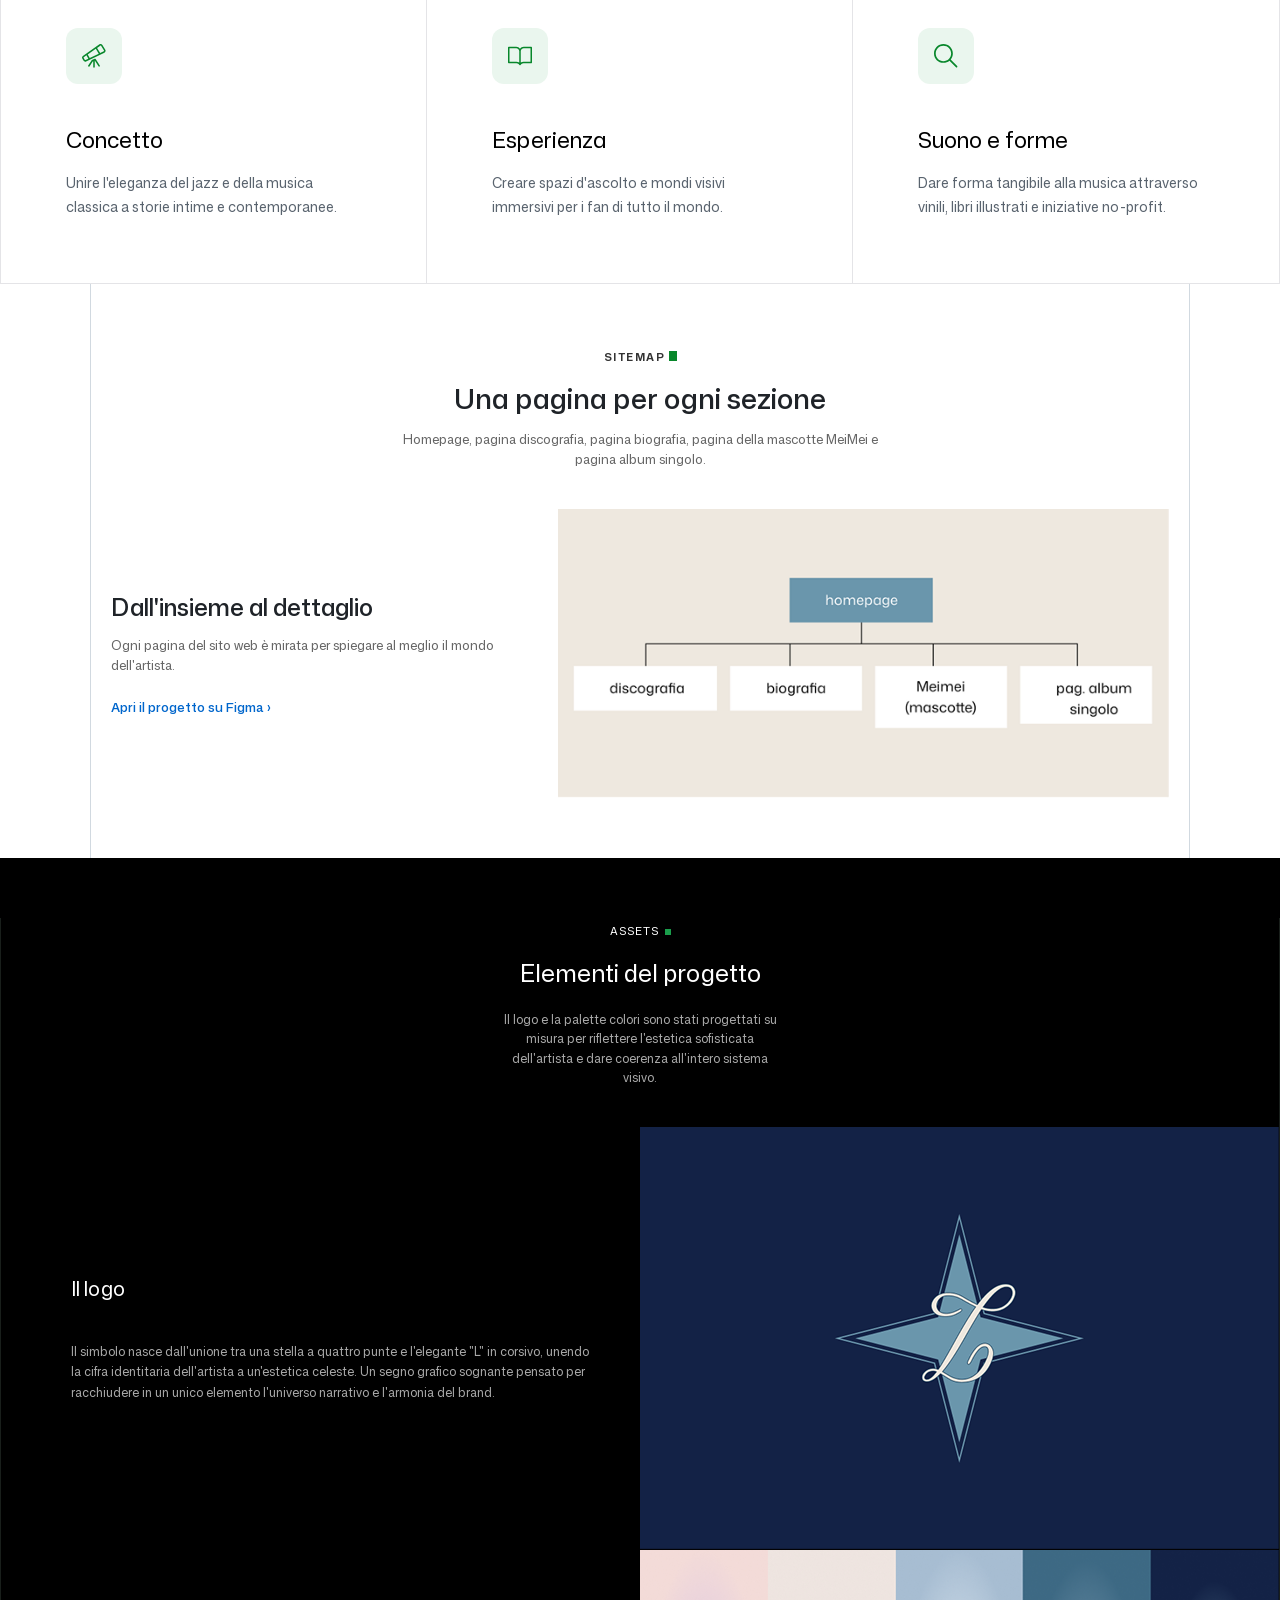
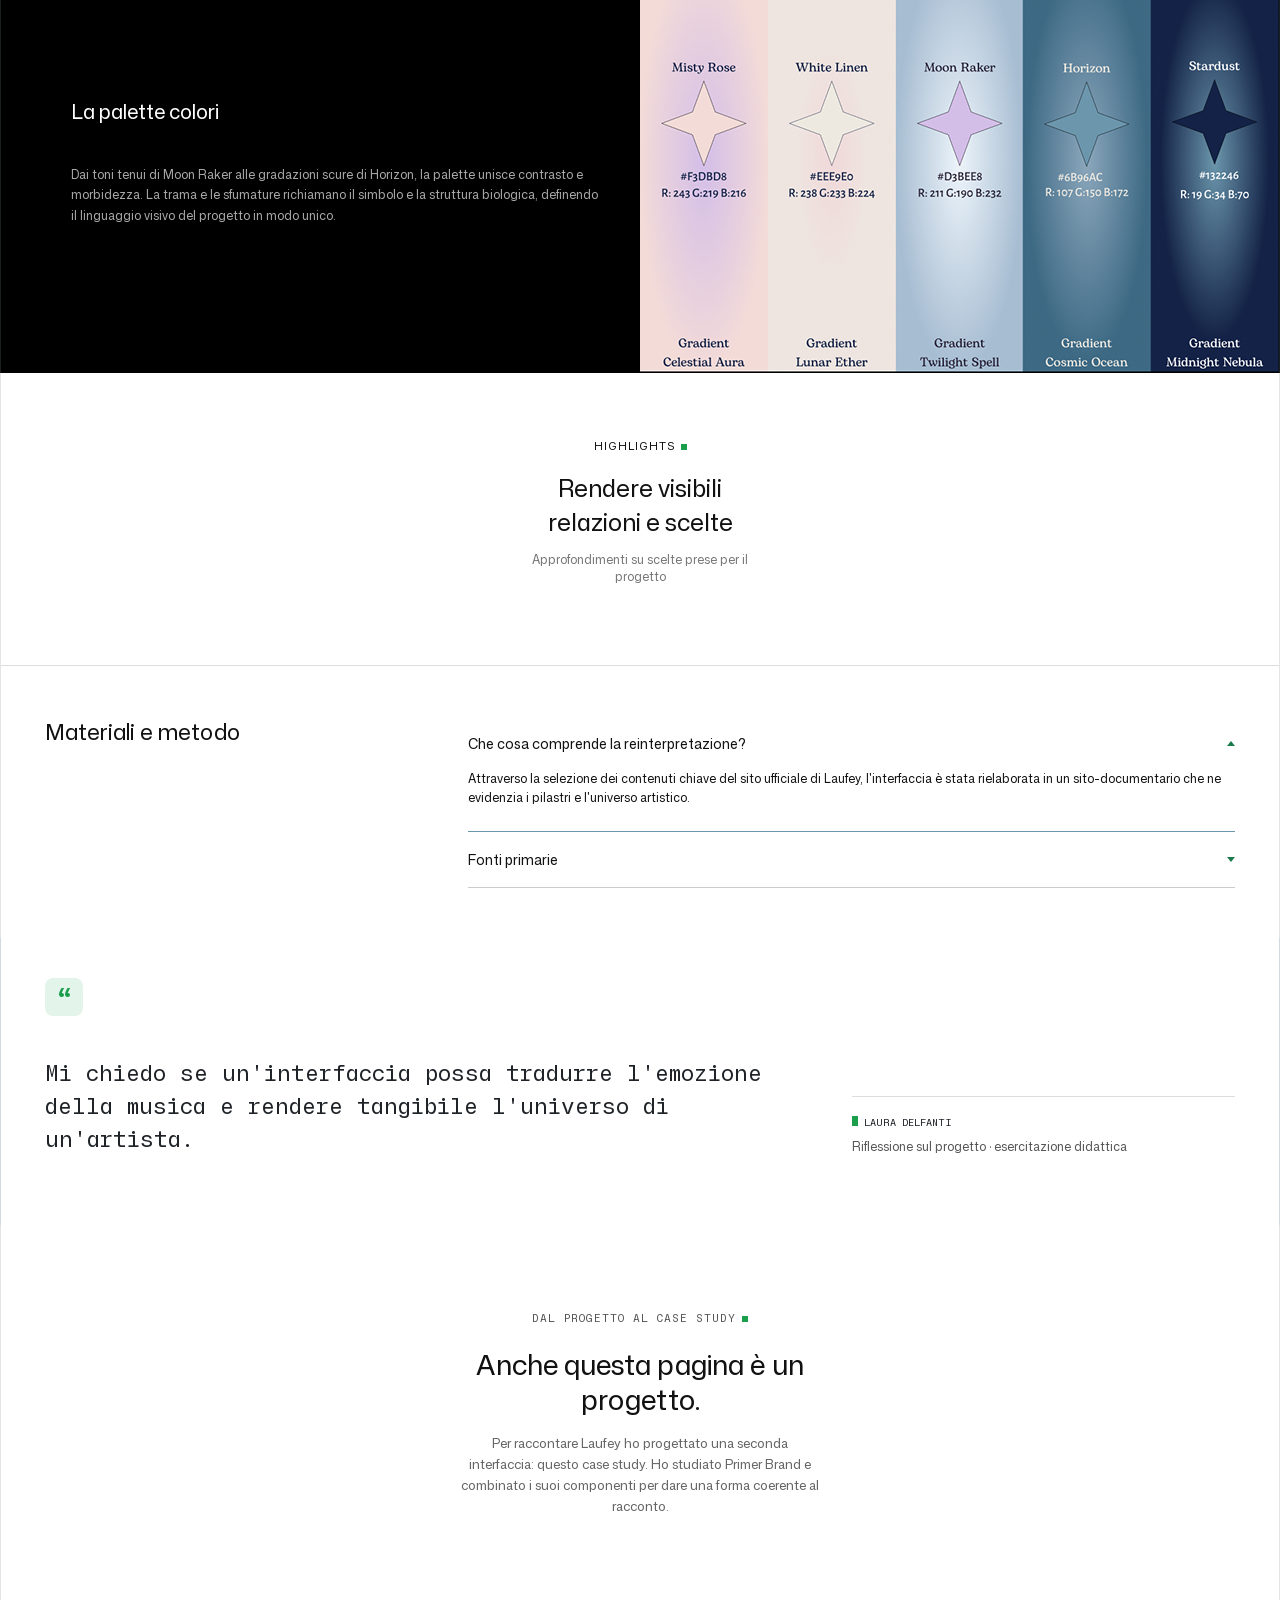
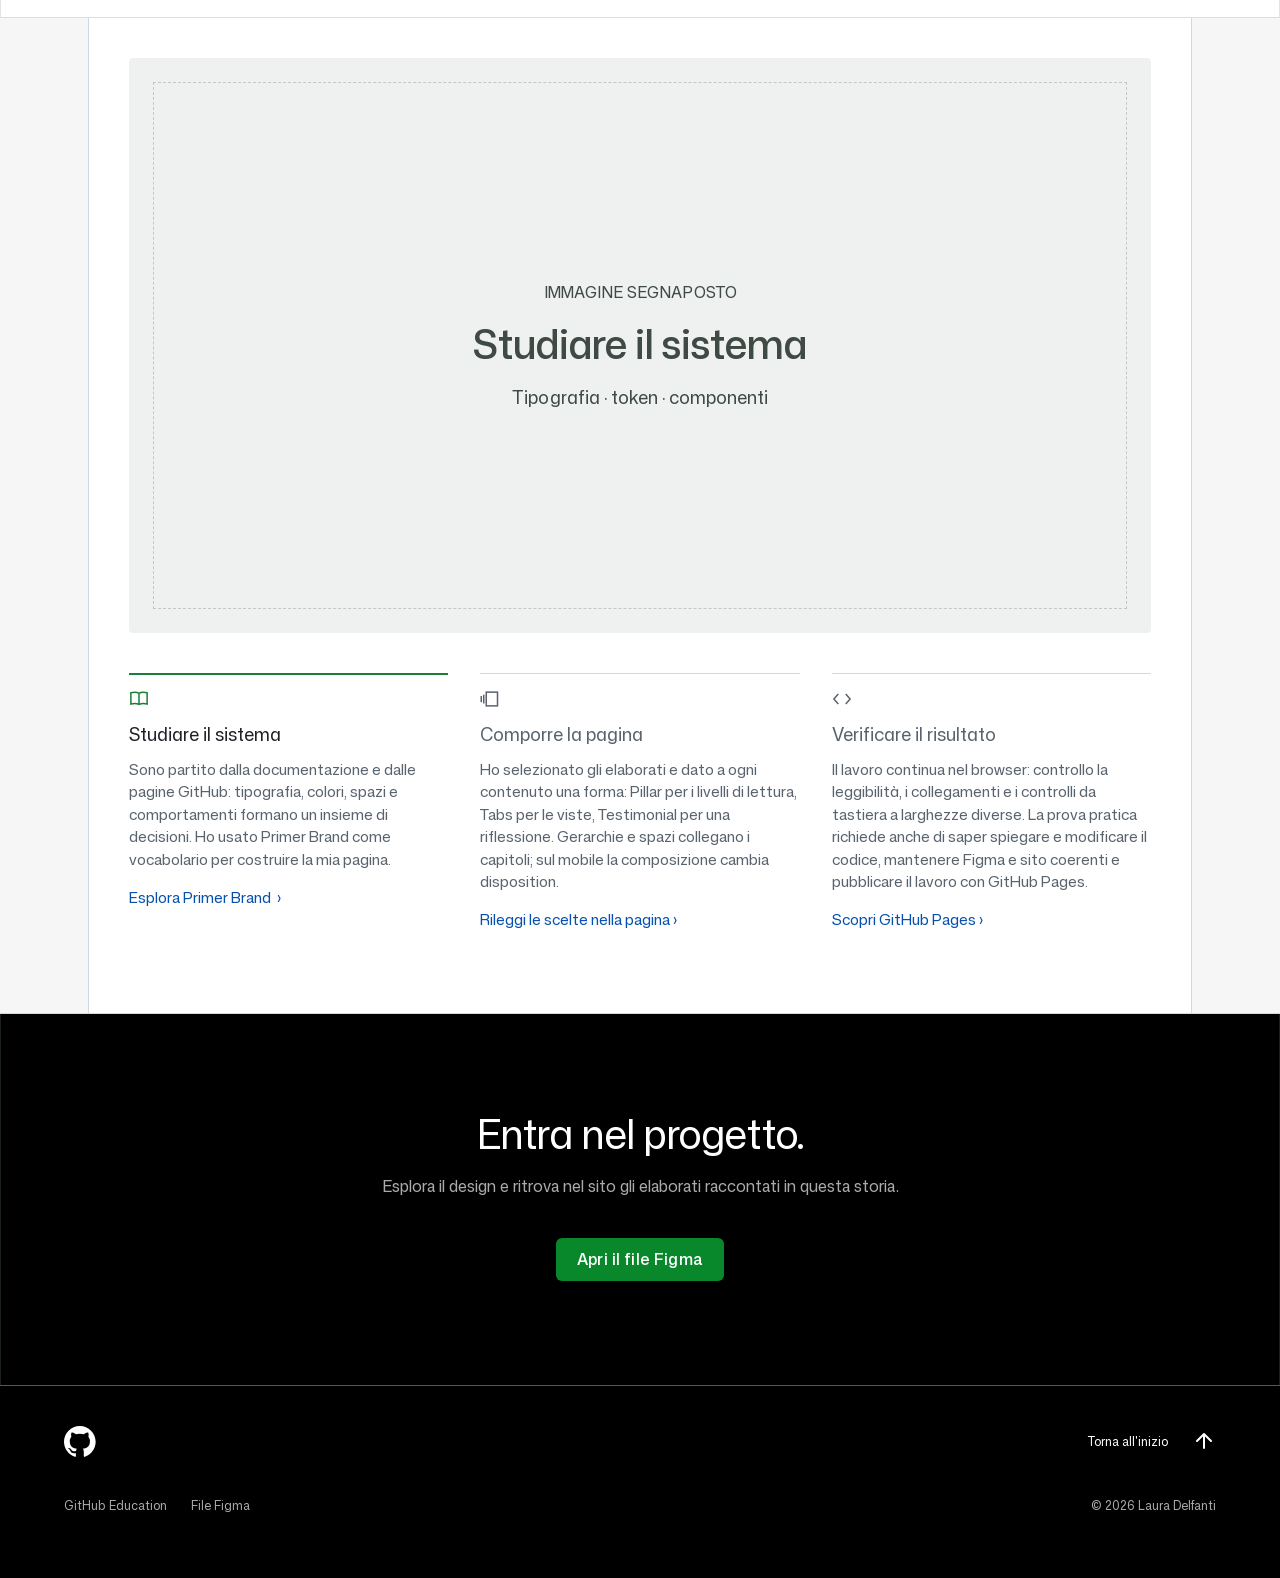
==== commit d868c97b: "correzione1" ====
--- a/esame26.html
+++ b/esame26.html
@@ -23,24 +23,24 @@
 
       <div class="navigation-menu">
         <button class="navigation-toggle" type="button" aria-label="Menu dei capitoli" popovertarget="navigation-panel">
-  <svg class="navigation-icon navigation-icon-open" viewBox="0 0 16 16" fill="none" aria-hidden="true">
-    <rect x="1" y="3" width="14" height="1.5" rx="0.75" fill="white"/>
-    <rect x="1" y="7.25" width="14" height="1.5" rx="0.75" fill="white"/>
-    <rect x="1" y="11.5" width="14" height="1.5" rx="0.75" fill="white"/>
-  </svg>
-  <svg class="navigation-icon navigation-icon-close" viewBox="0 0 24 24" fill="none" stroke="white" stroke-width="2" aria-hidden="true">
-    <line x1="18" y1="6" x2="6" y2="18"></line>
-    <line x1="6" y1="6" x2="18" y2="18"></line>
-  </svg>
-  <span class="navigation-label">Menu dei capitoli</span>
-</button>
+          <svg class="navigation-icon navigation-icon-open" viewBox="0 0 16 16" fill="none" aria-hidden="true">
+            <rect x="1" y="3" width="14" height="1.5" rx="0.75" fill="white"/>
+            <rect x="1" y="7.25" width="14" height="1.5" rx="0.75" fill="white"/>
+            <rect x="1" y="11.5" width="14" height="1.5" rx="0.75" fill="white"/>
+          </svg>
+          <svg class="navigation-icon navigation-icon-close" viewBox="0 0 24 24" fill="none" stroke="white" stroke-width="2" aria-hidden="true">
+            <line x1="18" y1="6" x2="6" y2="18"></line>
+            <line x1="6" y1="6" x2="18" y2="18"></line>
+          </svg>
+          <span class="navigation-label">Menu dei capitoli</span>
+        </button>
 
         <nav id="navigation-panel" class="navigation-panel" popover="auto" aria-label="Capitoli della storia">
           <ul class="navigation-list">
-            <li><a href="#concept"><span>Concept</span></a></li>
-            <li><a href="#sitemap"><span>Sitemap</span></a></li>
-            <li><a href="#assets"><span>Assets</span></a></li>
-            <li><a href="#highlights"><span>Highlights</span></a></li>
+            <li><a href="#concept">Concept</a></li>
+            <li><a href="#sitemap">Sitemap</a></li>
+            <li><a href="#assets">Assets</a></li>
+            <li><a href="#highlights">Highlights</a></li>
           </ul>
         </nav>
       </div>
@@ -59,10 +59,11 @@
         <h1 class="heading heading-size-1">Laufey. Dare forma a un suono di altri tempi.</h1>
         <p>Portare la musica classica e il jazz nel cuore delle nuove generazioni con un linguaggio visivo ed emotivo unico.</p>
         <div class="button-group">
-          <a href="#concept" class="button button-primary">Scopri il progetto</a>
-          <a href="#sitemap" class="button button-secondary">Esplora il sito</a>
-        </div classe>
+          <a href="#concept" class="button button-primary"> Scopri il progetto</a>
+          <a href="https://www.figma.com/design/y6TISeVTGr3Qh4N3DvEeRU/sito-laufey?t=HfpshcRMpJs8098O-1" class="button button-secondary">Esplora il sito</a>
+        </div>
         <img class="hero-image" src="assets/images/desktop/img desktop home.png" alt="Homepage del sito di Laufey su desktop">
+        
       </div>
     </section>
 
@@ -194,7 +195,8 @@
             <h3>La palette colori</h3>
             <p>Dai toni tenui di Moon Raker alle gradazioni scure di Horizon, la palette unisce contrasto e morbidezza. La trama e le sfumature richiamano il simbolo e la struttura biologica, definendo il linguaggio visivo del progetto in modo unico.</p>
           </div>
-          <img src="assets/images/desktop/img-palette-colori.png" alt="Palette colori del progetto, cinque colori in fila" class="palette-desktop">        </div>
+          <img src="assets/images/desktop/img-palette-colori.png" alt="Palette colori del progetto, cinque colori in fila" class="palette-desktop">
+        </div>
 
       </div>
     </section>
@@ -224,7 +226,7 @@
 
     </section>
 
-        <section class="quote-section theme-light">
+    <section class="quote-section theme-light">
       <figure class="quote container border-inline">
         <span class="quote-icon" aria-hidden="true">&ldquo;</span>
 
@@ -282,7 +284,7 @@
                   <svg class="icon breakdownTabs-toggle" viewBox="0 0 16 16" fill="currentColor" aria-hidden="true"><path d="M4 6h8l-4 4z"/></svg>
                 </span>
               </button>
-              <p class="breakdownTabs-text">Ho selezionato gli elaborati e dato a ogni contenuto una forma: Pillar per i livelli di lettura, Tabs per le viste, Testimonial per una riflessione. Gerarchie e spazi collegano i capitoli; sul mobile la composizione cambia disposizione.</p>
+              <p class="breakdownTabs-text">Ho selezionato gli elaborati e dato a ogni contenuto una forma: Pillar per i livelli di lettura, Tabs per le viste, Testimonial per una riflessione. Gerarchie e spazi collegano i capitoli; sul mobile la composizione cambia disposition.</p>
               <a class="breakdownTabs-link" href="#questa-pagina">Rileggi le scelte nella pagina <span aria-hidden="true">›</span></a>
             </li>
 
@@ -301,16 +303,18 @@
 
         </div>
       </div>
-          <section class="cta">
+    </section>
+
+    <section class="cta">
       <div class="cta-content container border-inline">
         <h2>Entra nel progetto.</h2>
         <p>Esplora il design e ritrova nel sito gli elaborati raccontati in questa storia.</p>
         <a href="https://www.figma.com/design/y6TISeVTGr3Qh4N3DvEeRU/sito-laufey?t=HfpshcRMpJs8098O-1" class="button button-primary" target="_blank" rel="noopener">Apri il file Figma</a>
       </div>
     </section>
-    </section>
 
   </main>
+
   <footer class="footer">
     <div class="footer-content container">
 
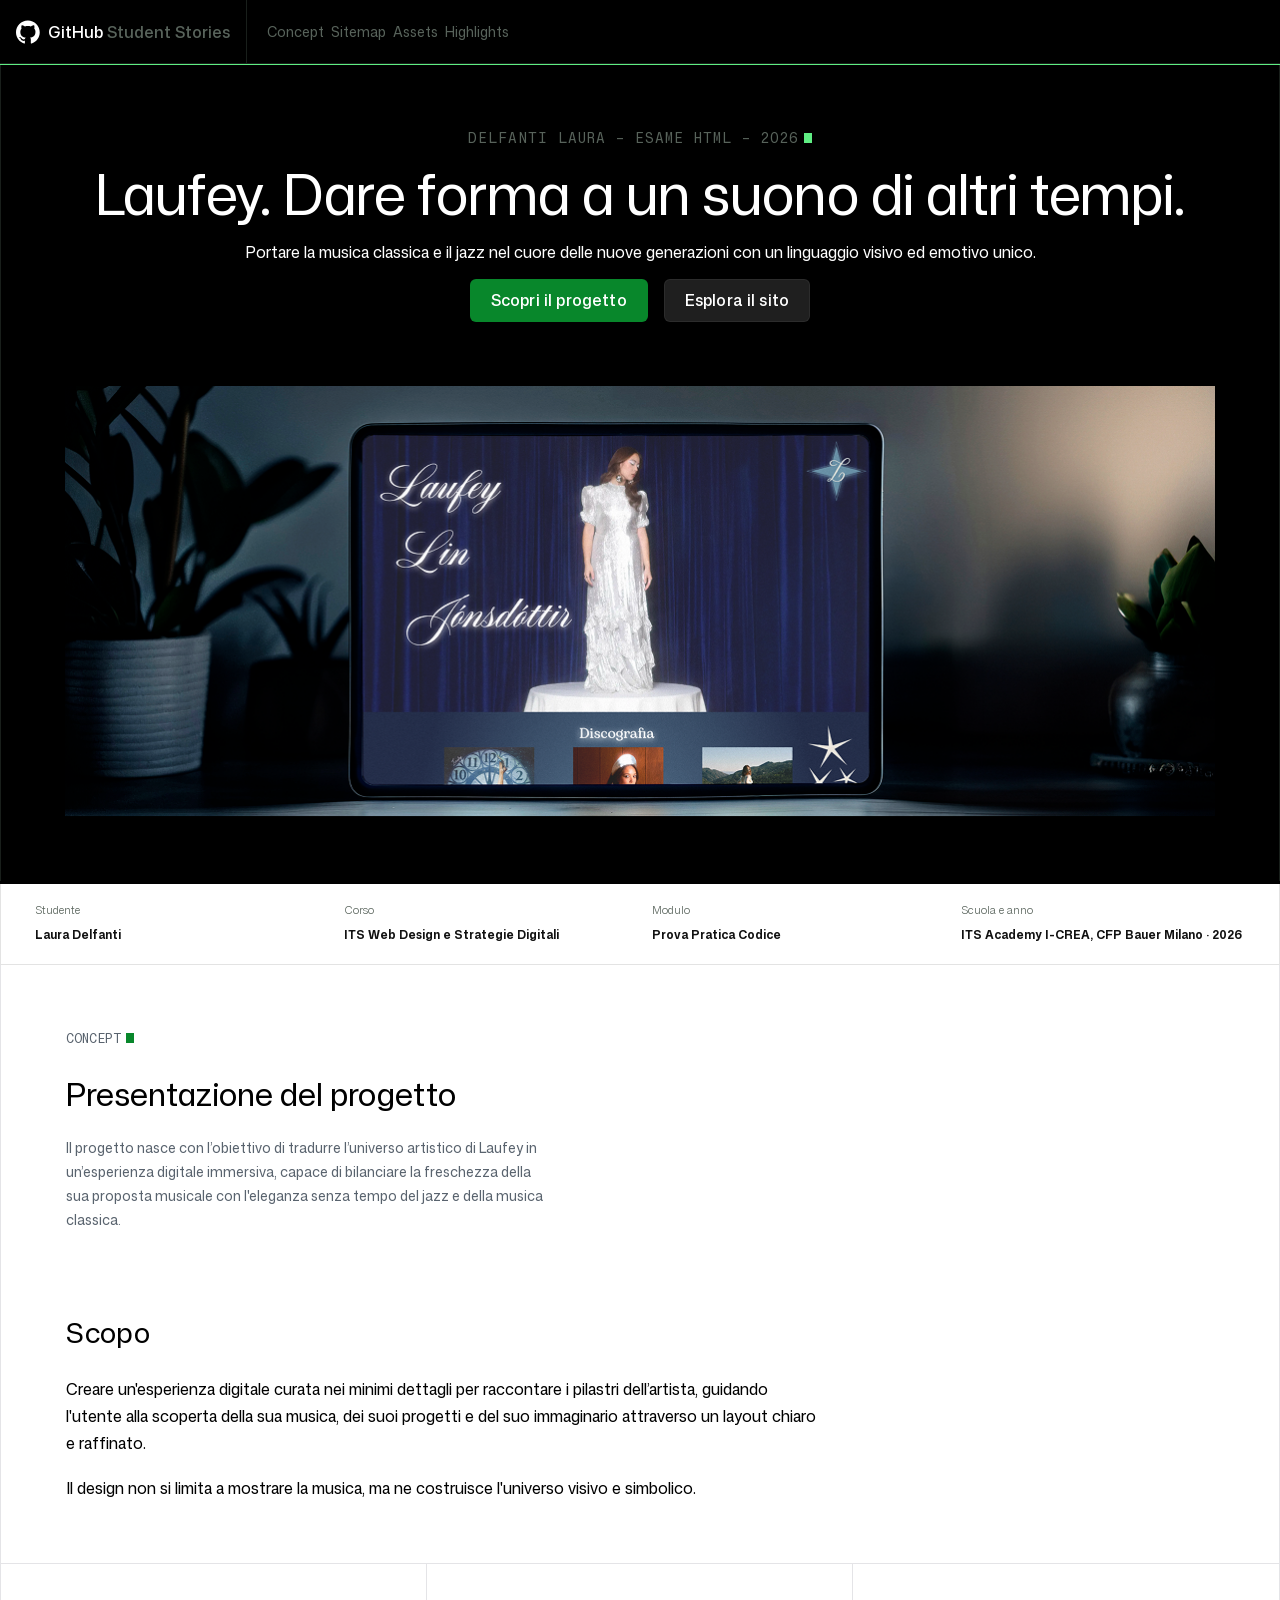
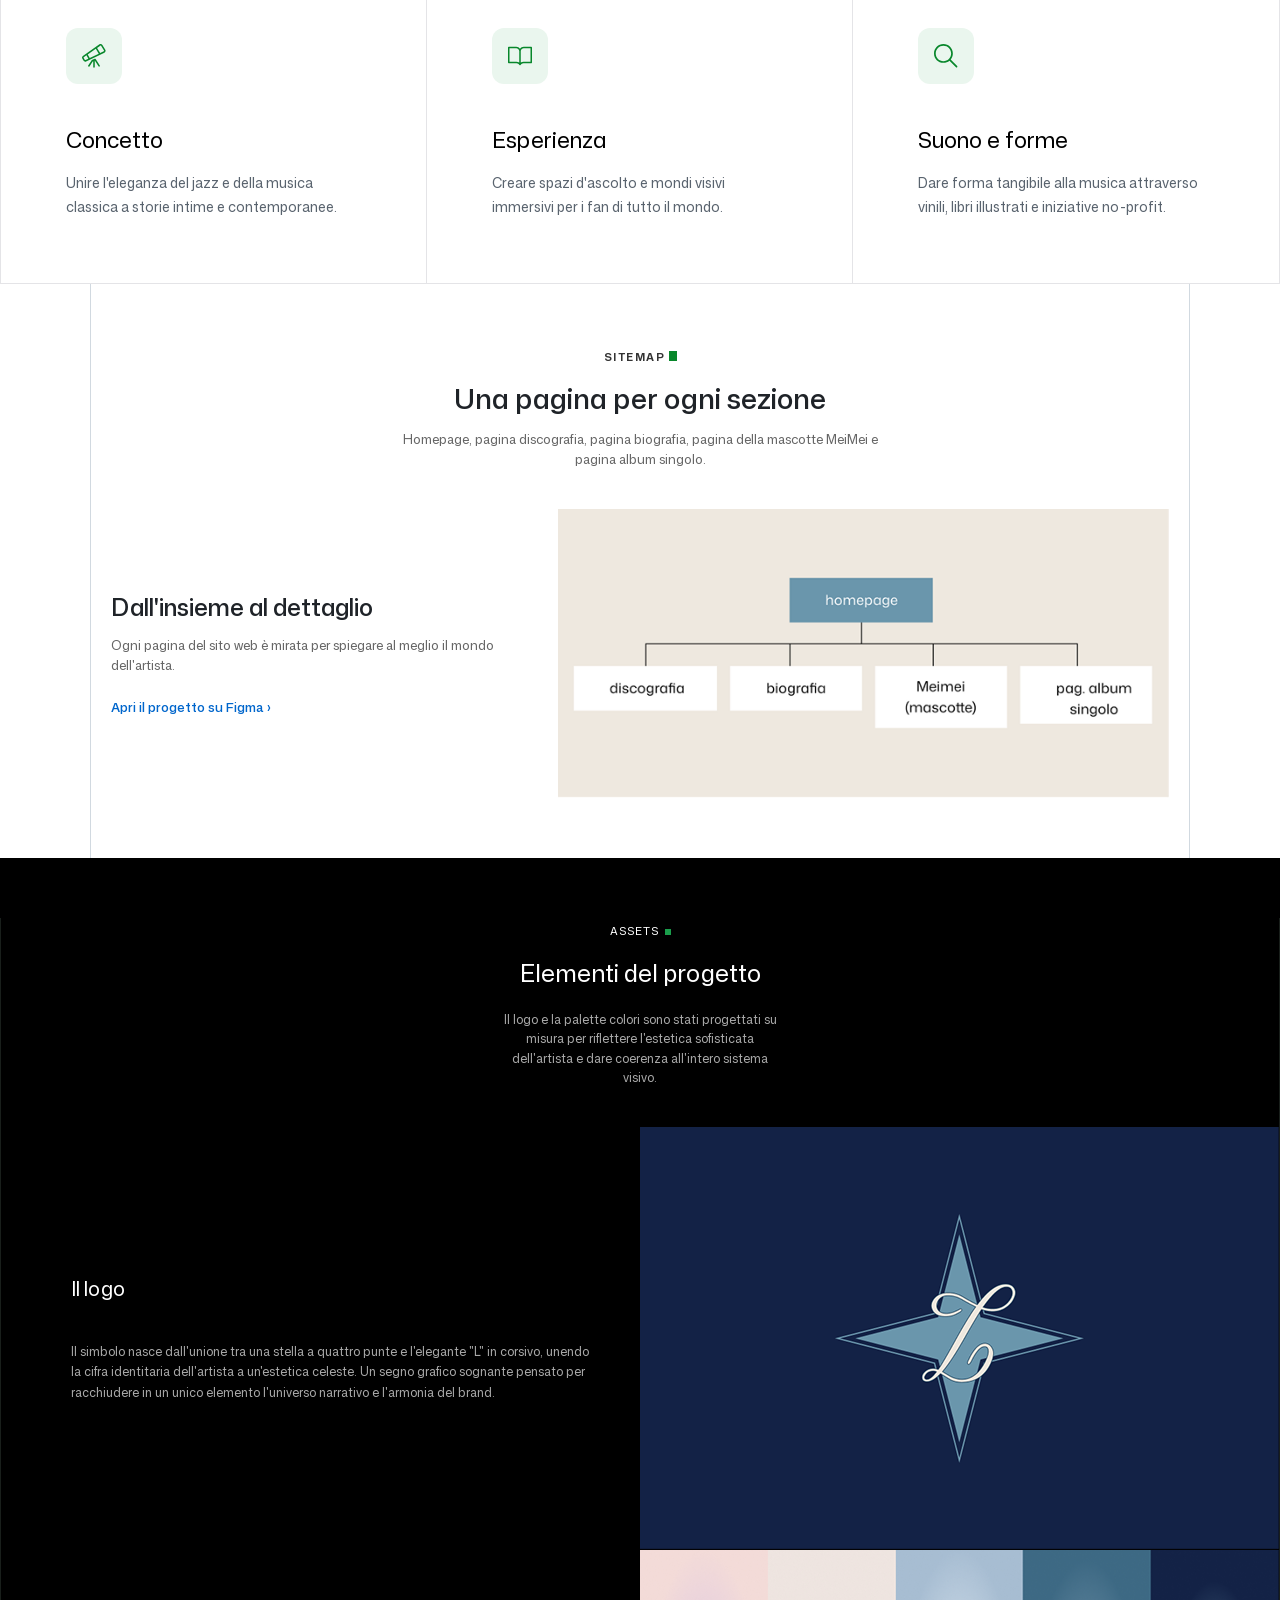
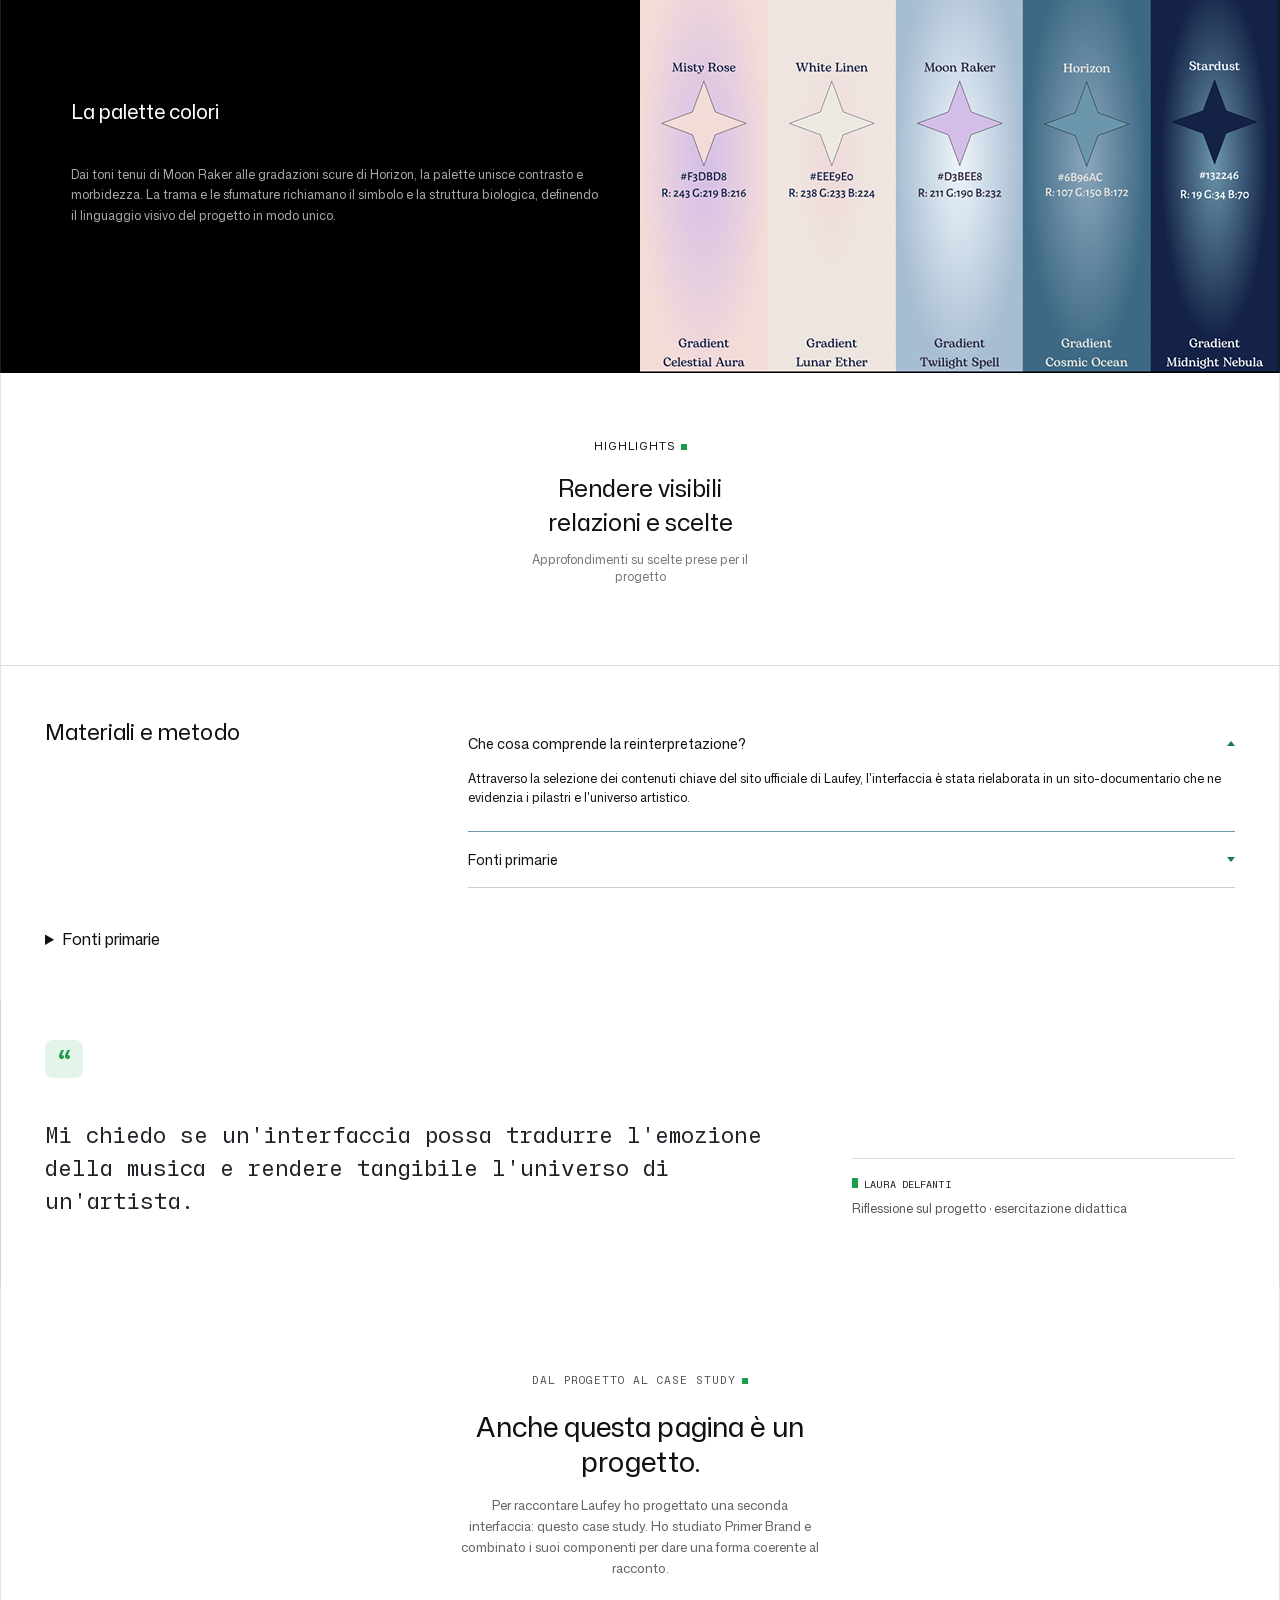
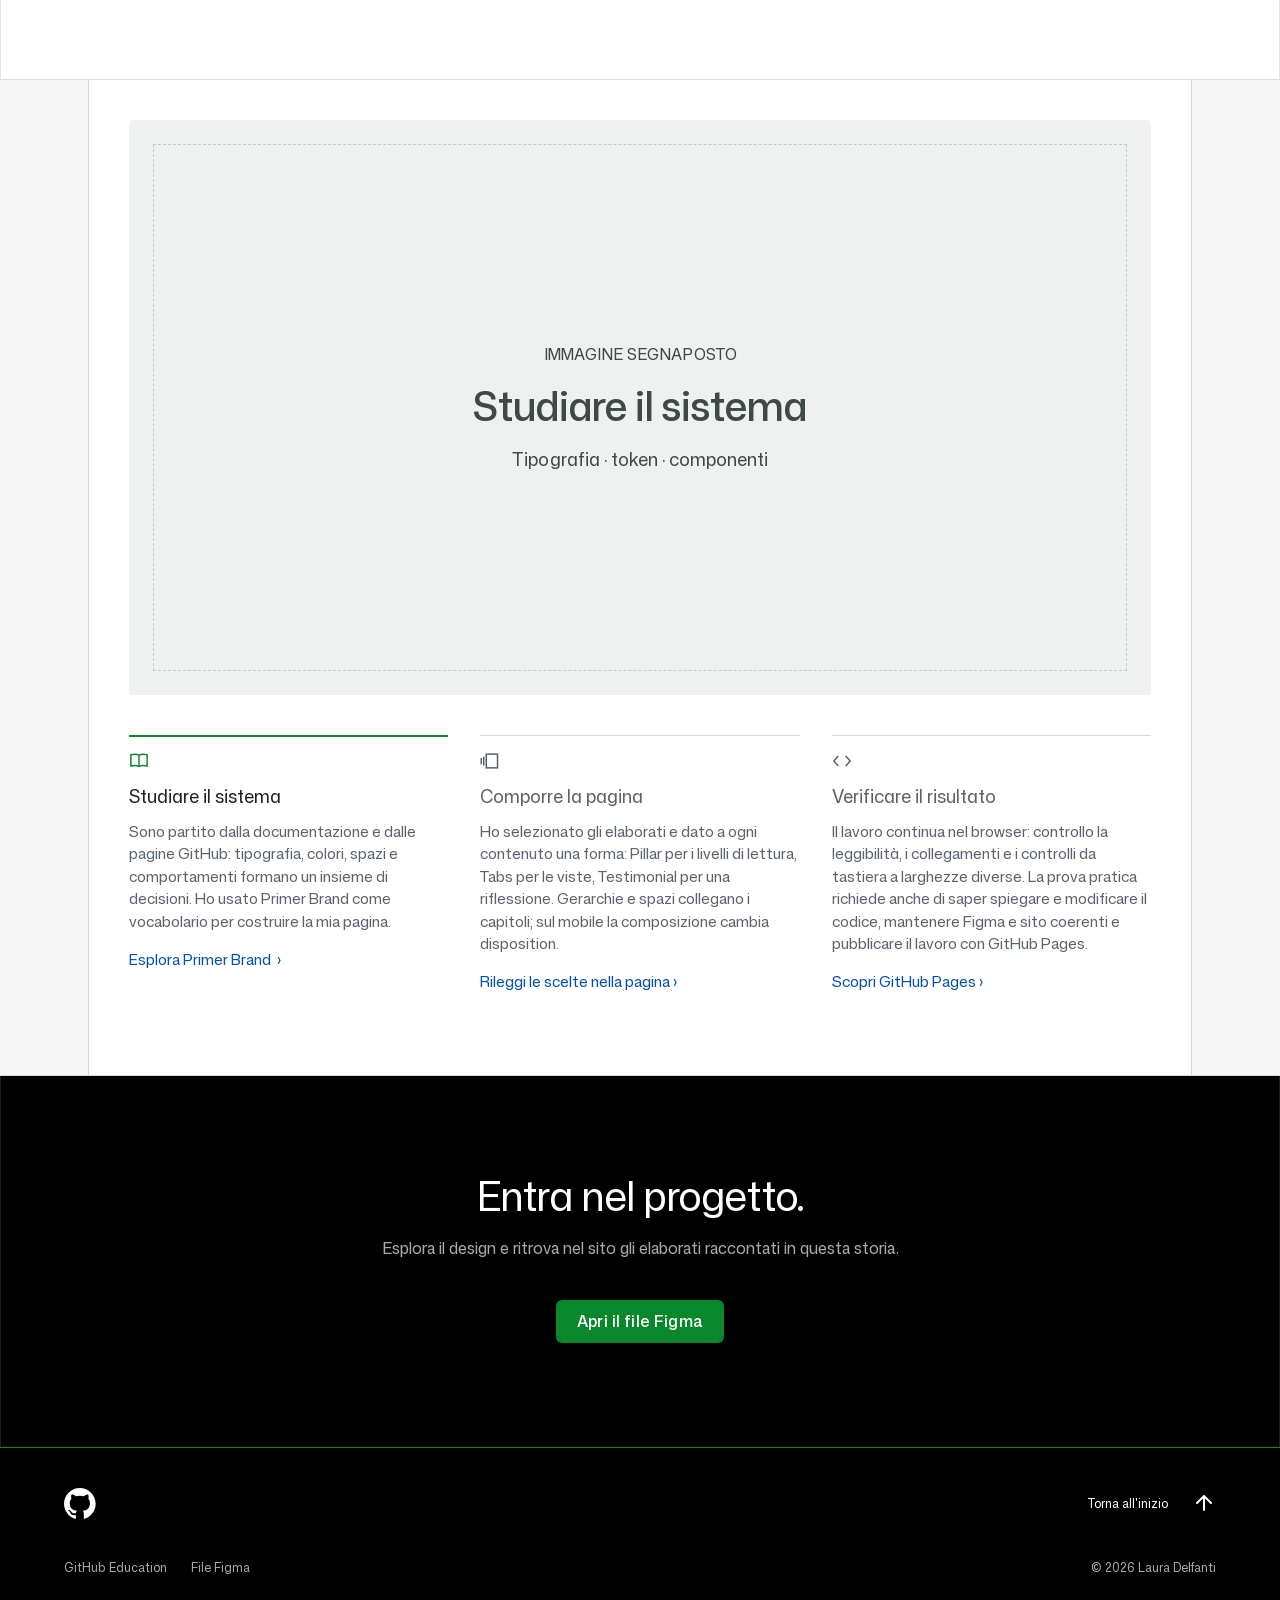
==== commit a2297a25: "correzione-esame-img" ====
--- a/esame26.html
+++ b/esame26.html
@@ -8,7 +8,7 @@
   </head>
   <body>
   <a class="skip-link" href="#top">Vai al contenuto</a>
-
+ 
   <header class="navigation">
     <div class="navigation-content">
       <div class="navigation-brand">
@@ -20,7 +20,7 @@
         </a>
         <a class="navigation-title" href="#top">GitHub <span>Student Stories</span></a>
       </div>
-
+ 
       <div class="navigation-menu">
         <button class="navigation-toggle" type="button" aria-label="Menu dei capitoli" popovertarget="navigation-panel">
           <svg class="navigation-icon navigation-icon-open" viewBox="0 0 16 16" fill="none" aria-hidden="true">
@@ -34,7 +34,7 @@
           </svg>
           <span class="navigation-label">Menu dei capitoli</span>
         </button>
-
+ 
         <nav id="navigation-panel" class="navigation-panel" popover="auto" aria-label="Capitoli della storia">
           <ul class="navigation-list">
             <li><a href="#concept">Concept</a></li>
@@ -46,9 +46,9 @@
       </div>
     </div>
   </header>
-
+ 
   <main id="top" tabindex="-1">
-
+ 
     <section class="hero">
       <div class="hero-content container">
         <p class="eyebrow">Delfanti Laura - esame html - 2026
@@ -62,11 +62,12 @@
           <a href="#concept" class="button button-primary"> Scopri il progetto</a>
           <a href="https://www.figma.com/design/y6TISeVTGr3Qh4N3DvEeRU/sito-laufey?t=HfpshcRMpJs8098O-1" class="button button-secondary">Esplora il sito</a>
         </div>
-        <img class="hero-image" src="assets/images/desktop/img desktop home.png" alt="Homepage del sito di Laufey su desktop">
-        
-      </div>
-    </section>
-
+        <img class="hero-image hero-image-desktop" src="assets/images/desktop/img desktop home.png" alt="Homepage del sito di Laufey su desktop">
+        <img class="hero-image hero-image-mobile" src="assets/images/mobile/img-hero-mobile.png" alt="Homepage del sito di Laufey su mobile">
+ 
+      </div>
+    </section>
+ 
     <section class="info-bar">
       <dl class="info-list">
         <div class="info-item">
@@ -87,10 +88,10 @@
         </div>
       </dl>
     </section>
-
+ 
     <section id="concept" class="concept">
       <div class="concept-colonna">
-
+ 
         <div class="concept-testo">
           <p class="etichetta">CONCEPT
             <svg class="eyebrow-cursor" width="8" height="10" viewBox="0 0 8 10" fill="none" xmlns="http://www.w3.org/2000/svg">
@@ -98,11 +99,11 @@
             </svg>
           </p>
           <h2>Presentazione del progetto</h2>
-
+ 
           <p class="intro">
             Il progetto nasce con l’obiettivo di tradurre l’universo artistico di Laufey in un’esperienza digitale immersiva, capace di bilanciare la freschezza della sua proposta musicale con l'eleganza senza tempo del jazz e della musica classica.
           </p>
-
+ 
           <h3>Scopo</h3>
           <p class="obiettivo">
             Creare un'esperienza digitale curata nei minimi dettagli per raccontare i pilastri dell’artista, guidando l'utente alla scoperta della sua musica, dei suoi progetti e del suo immaginario attraverso un layout chiaro e raffinato.
@@ -111,7 +112,7 @@
             Il design non si limita a mostrare la musica, ma ne costruisce l'universo visivo e simbolico.
           </p>
         </div>
-
+ 
         <div class="card-riga">
           <div class="card">
             <div class="icona">
@@ -122,7 +123,7 @@
             <h4>Concetto</h4>
             <p>Unire l'eleganza del jazz e della musica classica a storie intime e contemporanee.</p>
           </div>
-
+ 
           <div class="card">
             <div class="icona">
               <svg viewBox="0 0 32 25" style="width: 24px; height: 24px; display: block;" xmlns="http://www.w3.org/2000/svg">
@@ -132,7 +133,7 @@
             <h4>Esperienza</h4>
             <p>Creare spazi d'ascolto e mondi visivi immersivi per i fan di tutto il mondo.</p>
           </div>
-
+ 
           <div class="card">
             <div class="icona">
               <svg viewBox="0 0 28 28" style="width: 24px; height: 24px; display: block;" xmlns="http://www.w3.org/2000/svg">
@@ -143,10 +144,10 @@
             <p>Dare forma tangibile alla musica attraverso vinili, libri illustrati e iniziative no-profit.</p>
           </div>
         </div>
-
-      </div>
-    </section>
-
+ 
+      </div>
+    </section>
+ 
     <section id="sitemap" class="sitemap-section container border-inline theme-light">
       <div class="sitemap-header">
         <span class="tag">SITEMAP
@@ -159,29 +160,29 @@
           Homepage, pagina discografia, pagina biografia, pagina della mascotte MeiMei e pagina album singolo.
         </p>
       </div>
-
+ 
       <div class="sitemap-content">
         <div class="info-box">
           <h3>Dall'insieme al dettaglio</h3>
           <p>Ogni pagina del sito web è mirata per spiegare al meglio il mondo dell'artista.</p>
           <a href="https://www.figma.com/design/y6TISeVTGr3Qh4N3DvEeRU/sito-laufey?t=HfpshcRMpJs8098O-1" class="figma-link">Apri il progetto su Figma &rsaquo;</a>
         </div>
-
+ 
         <div class="sitemap-image-container">
           <img src="assets/images/desktop/mappa-sito.png" alt="Mappa del sito: la homepage e, sotto, le quattro pagine affiancate" class="sitemap-image-desktop">
         </div>
       </div>
     </section>
-
+ 
     <section id="assets" class="assets">
       <div class="assets-inner">
-
+ 
         <header class="assets-header">
           <span class="assets-tag">Assets</span>
           <h2>Elementi del progetto</h2>
           <p>Il logo e la palette colori sono stati progettati su misura per riflettere l'estetica sofisticata dell'artista e dare coerenza all'intero sistema visivo.</p>
         </header>
-
+ 
         <div class="asset-row">
           <div class="asset-text">
             <h3>Il logo</h3>
@@ -189,7 +190,7 @@
           </div>
           <img src="assets/images/desktop/img-logo.png" alt="Logo: stella a quattro punte con la lettera L in corsivo">
         </div>
-
+ 
         <div class="asset-row">
           <div class="asset-text">
             <h3>La palette colori</h3>
@@ -197,60 +198,68 @@
           </div>
           <img src="assets/images/desktop/img-palette-colori.png" alt="Palette colori del progetto, cinque colori in fila" class="palette-desktop">
         </div>
-
-      </div>
-    </section>
-
+ 
+      </div>
+    </section>
+ 
     <section id="highlights" class="highlights">
-
+ 
       <header class="highlights-header">
         <span class="highlights-tag">Highlights</span>
         <h2>Rendere visibili relazioni e scelte</h2>
         <p>Approfondimenti su scelte prese per il progetto</p>
       </header>
-
+ 
       <div class="method">
         <h3>Materiali e metodo</h3>
-
+ 
         <div class="accordion">
           <div class="item open">
             <h4>Che cosa comprende la reinterpretazione?</h4>
             <p>Attraverso la selezione dei contenuti chiave del sito ufficiale di Laufey, l'interfaccia è stata rielaborata in un sito-documentario che ne evidenzia i pilastri e l'universo artistico.</p>
           </div>
-
+ 
+ 
           <div class="item">
             <h4>Fonti primarie</h4>
           </div>
         </div>
-      </div>
-
-    </section>
-
+        <details>
+          <summary>Fonti primarie</summary>
+          <p>
+            Attraverso la selezione dei contenuti chiave del sito ufficiale di Laufey, l'interfaccia è stata rielaborata in un sito-documentario che ne evidenzia i pilastri e l'universo artistico.
+          </p>
+ 
+        </details>
+      </div>
+ 
+    </section>
+ 
     <section class="quote-section theme-light">
       <figure class="quote container border-inline">
         <span class="quote-icon" aria-hidden="true">&ldquo;</span>
-
+ 
         <blockquote>
           <p>Mi chiedo se un'interfaccia possa tradurre l'emozione della musica e rendere tangibile l'universo di un'artista.</p>
         </blockquote>
-
+ 
         <figcaption class="quote-author">
           <span class="author-name">Laura Delfanti</span>
           <p>Riflessione sul progetto · esercitazione didattica</p>
         </figcaption>
       </figure>
     </section>
-
+ 
     <section class="case-study">
       <span class="case-tag">Dal progetto al case study</span>
       <h2>Anche questa pagina è un progetto.</h2>
       <p>Per raccontare Laufey ho progettato una seconda interfaccia: questo case study. Ho studiato Primer Brand e combinato i suoi componenti per dare una forma coerente al racconto.</p>
     </section>
-
+ 
     <section id="questa-pagina" class="theme-light">
       <div class="breakdownTabs border-block">
         <div class="breakdownTabs-content container border-inline">
-
+ 
           <div class="breakdownTabs-visuals">
             <div class="breakdownTabs-visual is-active" role="img" aria-label="Segnaposto: studiare il sistema">
               <div><small>Immagine segnaposto</small><strong>Studiare il sistema</strong><span>Tipografia · token · componenti</span></div>
@@ -262,7 +271,7 @@
               <div><small>Immagine segnaposto</small><strong>Verificare il risultato</strong><span>Browser · tastiera · GitHub Pages</span></div>
             </div>
           </div>
-
+ 
           <ul class="breakdownTabs-list">
             <li class="breakdownTabs-item is-selected">
               <button class="breakdownTabs-button" type="button">
@@ -275,7 +284,7 @@
               <p class="breakdownTabs-text">Sono partito dalla documentazione e dalle pagine GitHub: tipografia, colori, spazi e comportamenti formano un insieme di decisioni. Ho usato Primer Brand come vocabolario per costruire la mia pagina.</p>
               <a class="breakdownTabs-link" href="https://primer.style/brand" target="_blank" rel="noopener">Esplora Primer Brand <span aria-hidden="true">›</span></a>
             </li>
-
+ 
             <li class="breakdownTabs-item">
               <button class="breakdownTabs-button" type="button">
                 <svg class="icon" viewBox="0 0 16 16" fill="none" stroke="currentColor" stroke-width="1.2" aria-hidden="true"><rect x="5" y="2.5" width="9" height="11"/><path d="M3 4.5v7M1 5.5v5"/></svg>
@@ -287,7 +296,7 @@
               <p class="breakdownTabs-text">Ho selezionato gli elaborati e dato a ogni contenuto una forma: Pillar per i livelli di lettura, Tabs per le viste, Testimonial per una riflessione. Gerarchie e spazi collegano i capitoli; sul mobile la composizione cambia disposition.</p>
               <a class="breakdownTabs-link" href="#questa-pagina">Rileggi le scelte nella pagina <span aria-hidden="true">›</span></a>
             </li>
-
+ 
             <li class="breakdownTabs-item">
               <button class="breakdownTabs-button" type="button">
                 <svg class="icon" viewBox="0 0 16 16" fill="none" stroke="currentColor" stroke-width="1.2" aria-hidden="true"><path d="M5 4L1.5 8 5 12M11 4l3.5 4L11 12"/></svg>
@@ -300,11 +309,11 @@
               <a class="breakdownTabs-link" href="https://pages.github.com" target="_blank" rel="noopener">Scopri GitHub Pages <span aria-hidden="true">›</span></a>
             </li>
           </ul>
-
-        </div>
-      </div>
-    </section>
-
+ 
+        </div>
+      </div>
+    </section>
+ 
     <section class="cta">
       <div class="cta-content container border-inline">
         <h2>Entra nel progetto.</h2>
@@ -312,19 +321,19 @@
         <a href="https://www.figma.com/design/y6TISeVTGr3Qh4N3DvEeRU/sito-laufey?t=HfpshcRMpJs8098O-1" class="button button-primary" target="_blank" rel="noopener">Apri il file Figma</a>
       </div>
     </section>
-
+ 
   </main>
-
+ 
   <footer class="footer">
     <div class="footer-content container">
-
+ 
       <div class="footer-top">
         <a class="footer-logo" href="https://github.com/education" aria-label="GitHub Education">
           <svg width="32" height="31" viewBox="0 0 31 30" fill="none" xmlns="http://www.w3.org/2000/svg" aria-hidden="true">
             <path fill-rule="evenodd" clip-rule="evenodd" d="M15.3333 0C6.86167 0 0 6.86167 0 15.3333C0 22.1183 4.38917 27.8492 10.4842 29.8808C11.2508 30.015 11.5383 29.555 11.5383 29.1525C11.5383 28.7883 11.5192 27.5808 11.5192 26.2967C7.66667 27.0058 6.67 25.3575 6.36333 24.495C6.19083 24.0542 5.44333 22.6933 4.79167 22.3292C4.255 22.0417 3.48833 21.3325 4.7725 21.3133C5.98 21.2942 6.8425 22.425 7.13 22.885C8.51 25.2042 10.7142 24.5525 11.5958 24.15C11.73 23.1533 12.1325 22.4825 12.5733 22.0992C9.16167 21.7158 5.59667 20.3933 5.59667 14.5283C5.59667 12.8608 6.19083 11.4808 7.16833 10.4075C7.015 10.0242 6.47833 8.4525 7.32167 6.34417C7.32167 6.34417 8.60583 5.94167 11.5383 7.91583C12.765 7.57083 14.0683 7.39833 15.3717 7.39833C16.675 7.39833 17.9783 7.57083 19.205 7.91583C22.1375 5.9225 23.4217 6.34417 23.4217 6.34417C24.265 8.4525 23.7283 10.0242 23.575 10.4075C24.5525 11.4808 25.1467 12.8417 25.1467 14.5283C25.1467 20.4125 21.5625 21.7158 18.1508 22.0992C18.7067 22.5783 19.1858 23.4983 19.1858 24.9358C19.1858 26.9867 19.1667 28.635 19.1667 29.1525C19.1667 29.555 19.4542 30.0342 20.2208 29.8808C26.2775 27.8492 30.6667 22.0992 30.6667 15.3333C30.6667 6.86167 23.805 0 15.3333 0Z" fill="white"/>
           </svg>
         </a>
-
+ 
         <a class="footer-back" href="#top">
           Torna all'inizio
           <svg width="24" height="24" viewBox="0 0 24 24" fill="none" stroke="currentColor" stroke-width="2" stroke-linecap="round" stroke-linejoin="round" aria-hidden="true">
@@ -332,7 +341,7 @@
           </svg>
         </a>
       </div>
-
+ 
       <div class="footer-bottom">
         <ul class="footer-links">
           <li><a href="https://github.com/education">GitHub Education</a></li>
@@ -340,7 +349,7 @@
         </ul>
         <p class="footer-copyright">&copy; 2026 Laura Delfanti</p>
       </div>
-
+ 
     </div>
   </footer>
   <script src="script.js"></script>
--- a/style.css
+++ b/style.css
@@ -3,13 +3,13 @@
     margin: 0;
     padding: 0;
 }
-
+ 
 img {
     display: inline-block;
     max-width: 100%;
     height: auto;
 }
-
+ 
 @font-face {
   font-family: "Mona Sans";
   src: url("assets/fonts/mona-sans.woff2") format("woff2");
@@ -22,7 +22,7 @@
   font-weight: 200 900;
   font-display: swap;
 }
-
+ 
 :root {
     --font-body: "Mona Sans", system-ui, -apple-system, "Segoe UI", Roboto, sans-serif;
     --font-mono: "Mona Sans Mono", ui-monospace, Menlo, Consolas, monospace;
@@ -57,45 +57,45 @@
     --layer-navigation: 90;
     --layer-skip-link: 100;
 }
-
+ 
 @media (max-width: 640px) {
     :root {
         --heading-1-font-size: 36px;
     }
 }
-
+ 
 html {
   scroll-behavior: smooth;
 }
-
+ 
 @media (prefers-reduced-motion: reduce) {
   html {
     scroll-behavior: auto;
   }
 }
-
+ 
 body {
     font-family: var(--font-body);
     font-feature-settings: "liga" 0;
     -webkit-font-smoothing: antialiased;
 }
-
+ 
 .container {
     max-width: var(--container-width);
     margin-left: auto;
     margin-right: auto;
 }
-
+ 
 [hidden] {
     display: none !important;
 }
-
+ 
 /* ===== Skip link ===== */
 .skip-link {
     --skip-link-offset-inline: 1em;
     --skip-link-offset-block: 0.5em;
     --skip-link-padding: 0.375em 1.25em;
-
+ 
     position: absolute;
     top: var(--skip-link-offset-block);
     left: var(--skip-link-offset-inline);
@@ -106,13 +106,13 @@
     color: var(--color-white);
     transform: translateY(calc(-100% - var(--skip-link-offset-block)));
 }
-
+ 
 .skip-link:focus {
     transform: none;
     outline: var(--focus-outline-width) solid var(--color-focus);
     outline-offset: var(--focus-outline-offset);
 }
-
+ 
 /* ===== Navigazione ===== */
 .navigation {
     --navigation-height: 3.5em;
@@ -136,7 +136,7 @@
     --navigation-reveal-duration: 0.5s;
     --navigation-reveal-easing: ease;
     --navigation-reveal-offset: -1.25em;
-
+ 
     position: relative;
     z-index: var(--layer-navigation);
     font-size: var(--text-200-font-size);
@@ -145,17 +145,17 @@
     background: var(--color-black);
     border-bottom: var(--border-width) solid var(--color-border-muted);
 }
-
+ 
 .navigation a {
     color: inherit;
 }
-
+ 
 .navigation a:focus-visible,
 .navigation button:focus-visible {
     outline: var(--focus-outline-width) solid var(--color-focus);
     outline-offset: var(--focus-outline-offset);
 }
-
+ 
 .navigation::after {
     content: "";
     position: absolute;
@@ -166,33 +166,33 @@
     background: var(--color-cursor);
     pointer-events: none;
 }
-
+ 
 .navigation-content {
     display: flex;
     flex-wrap: wrap;
 }
-
+ 
 .navigation-brand {
     display: flex;
     align-items: center;
     height: calc(var(--navigation-height) - var(--border-width));
     flex-shrink: 0;
 }
-
+ 
 .navigation-logo {
     display: flex;
     position: relative;
     margin-left: var(--navigation-logo-margin-start);
     margin-right: var(--navigation-logo-margin-end);
 }
-
+ 
 .navigation-logo img,
 .navigation-logo svg {
     display: block;
     width: var(--navigation-logo-size);
     height: var(--navigation-logo-size);
 }
-
+ 
 .navigation-back-arrow {
     position: absolute;
     top: 50%;
@@ -203,32 +203,32 @@
     font-size: var(--navigation-back-arrow-font-size);
     line-height: var(--navigation-back-arrow-line-height);
 }
-
+ 
 .navigation-logo:hover .navigation-back-arrow {
     opacity: 1;
 }
-
+ 
 .navigation-title {
     text-decoration: none;
     font-size: var(--navigation-title-font-size);
     font-weight: var(--font-weight-medium);
     line-height: var(--navigation-title-line-height);
 }
-
+ 
 .navigation-title span {
     color: var(--color-muted);
 }
-
+ 
 .navigation-menu {
     width: 100%;
 }
-
+ 
 .navigation-list {
     list-style: none;
     margin: 0;
     padding: 0;
 }
-
+ 
 .navigation-list a {
     display: flex;
     align-items: center;
@@ -237,25 +237,25 @@
     line-height: var(--text-100-line-height);
     text-decoration: none;
 }
-
+ 
 .navigation-list a:hover {
     color: var(--color-white);
 }
-
+ 
 .navigation:has(.navigation-panel[popover]) {
     height: var(--navigation-height);
 }
-
+ 
 .navigation:has(.navigation-panel[popover]) .navigation-content {
     height: 100%;
     flex-wrap: nowrap;
 }
-
+ 
 .navigation-menu:has(.navigation-panel[popover]) {
     width: auto;
     margin-left: auto;
 }
-
+ 
 .navigation-toggle {
     anchor-name: --navigation-toggle;
     display: flex;
@@ -273,22 +273,22 @@
     background: transparent;
     color: var(--color-white);
 }
-
+ 
 .navigation-icon {
     display: block;
     width: var(--navigation-icon-size);
     height: var(--navigation-icon-size);
     flex-shrink: 0;
 }
-
+ 
 .navigation-icon-close {
     display: none;
 }
-
+ 
 .navigation-label {
     display: none;
 }
-
+ 
 .navigation-panel[popover] {
     position: fixed;
     position-anchor: --navigation-toggle;
@@ -304,23 +304,23 @@
     max-height: calc(100dvh - var(--navigation-height));
     overflow-y: auto;
 }
-
+ 
 .navigation-menu:has(:popover-open) .navigation-toggle {
     background: var(--navigation-toggle-open-background);
 }
-
+ 
 .navigation-menu:has(:popover-open) .navigation-icon-open {
     display: none;
 }
-
+ 
 .navigation-menu:has(:popover-open) .navigation-icon-close {
     display: block;
 }
-
+ 
 .navigation-toggle:focus-visible {
     outline-offset: calc(-1 * var(--focus-outline-offset));
 }
-
+ 
 @media (prefers-reduced-motion: no-preference) {
     .navigation-panel:popover-open {
         animation: reveal var(--navigation-reveal-duration) var(--navigation-reveal-easing);
@@ -336,7 +336,7 @@
         }
     }
 }
-
+ 
 @media (min-width: 768px) {
     .navigation {
         --navigation-height: 4em;
@@ -390,7 +390,7 @@
         background: var(--navigation-link-hover-background);
     }
 }
-
+ 
 @media (min-width: 1000px) {
     .navigation {
         --navigation-inline-list-padding: 0 0 0 1em;
@@ -440,17 +440,17 @@
         outline-offset: var(--focus-outline-offset);
     }
 }
-
+ 
 /* ===== Hero ===== */
 .hero {
     --hero-text-max-width: 600px;
     --hero-content-gap: 1em;
-
+ 
     background: var(--color-black);
     color: var(--color-white);
     text-align: center;
 }
-
+ 
 .hero-content {
     padding: var(--spacing-64);
     border-left: 1px solid var(--color-border-muted);
@@ -460,7 +460,7 @@
     align-items: center;
     gap: var(--hero-content-gap);
 }
-
+ 
 .eyebrow {
     font-size: var(--eyebrow-font-size);
     font-family: var(--font-mono);
@@ -472,40 +472,53 @@
     align-items: center;
     gap: 0.42em;
 }
-
+ 
 .eyebrow-cursor rect {
     fill: var(--color-cursor);
 }
-
+ 
 .heading {
     font-weight: 400;
 }
-
+ 
 .heading-size-1 {
     font-size: var(--heading-1-font-size);
     line-height: var(--heading-1-line-height);
 }
-
+ 
 .text-size-200 {
     font-size: var(--text-200-font-size);
     line-height: var(--text-200-line-height);
 }
-
+ 
 .hero-text {
     max-width: var(--hero-text-max-width);
 }
-
+ 
 .button-group {
     display: flex;
     flex-wrap: wrap;
     justify-content: center;
     gap: 1em;
 }
-
+ 
 .hero-image {
     margin-top: calc(64px - var(--hero-content-gap));
 }
-
+ 
+.hero-image-mobile {
+  display:none;
+}
+ 
+@media (max-width: 999px) {
+  .hero-image-desktop {
+    display:none;
+  }
+  .hero-image-mobile{
+    display:block;
+  }
+}
+ 
 .button {
     text-decoration: none;
     color: inherit;
@@ -516,30 +529,30 @@
     border-radius: 0.375em;
     transition: background-color 300ms ease-in-out;
 }
-
+ 
 .button-primary {
     background-color: var(--color-button-primary-bg);
     border-color: transparent;
 }
-
+ 
 .button-primary:hover {
     background-color: color-mix(in srgb, var(--color-button-primary-bg), #000 16%);
 }
-
+ 
 .button-secondary {
     background-color: var(--color-button-secondary-bg);
     border-color: var(--color-button-secondary-border);
 }
-
+ 
 .button-secondary:hover {
     background-color: color-mix(in srgb, var(--color-button-secondary-bg), #fff 6%);
 }
-
+ 
 .button:focus-visible {
     outline: 4px solid var(--color-focus);
     outline-offset: 2px;
 }
-
+ 
 /* ===== Barra informazioni ===== */
 .info-bar {
   border-top: 3px solid #000;
@@ -547,20 +560,30 @@
   display: grid;
   grid-template-columns: 1fr minmax(0, var(--container-width)) 1fr;
 }
-
+ 
 .info-bar::before,
 .info-bar::after {
   content: "";
 }
-
+ 
 .info-bar::before {
   border-right: 1px solid #e3e3e3;
 }
-
+ 
 .info-bar::after {
   border-left: 1px solid #e3e3e3;
 }
-
+ 
+@media (max-width: 800px) {
+  .info-bar::before {
+    border-right: none;
+  }
+ 
+.info-bar::after {
+    border-left: none;
+  }
+}
+ 
 .info-list {
   display: grid;
   grid-template-columns: repeat(4, 1fr);
@@ -568,14 +591,14 @@
   padding: 18px 34px 20px;
   margin: 0;
 }
-
+ 
 .info-item dt {
   font-size: 11px;
   font-weight: 300;
   color: var(--color-muted);
   margin: 0 0 8px;
 }
-
+ 
 .info-item dd {
   font-size: 12px;
   font-weight: 700;
@@ -583,7 +606,7 @@
   color: #111;
   margin: 0;
 }
-
+ 
 @media (max-width: 800px) {
   .info-bar {
     grid-template-columns: 0 1fr 0;
@@ -594,29 +617,29 @@
     row-gap: 20px;
   }
 }
-
+ 
 @media (max-width: 480px) {
   .info-list {
     grid-template-columns: 1fr;
   }
 }
-
+ 
 /* ===== Concept ===== */
 .concept {
   border-bottom: 1px solid #e4e4e7;
 }
-
+ 
 .concept-colonna {
   max-width: var(--container-width);
   margin: 0 auto;
   border-left: 1px solid #e4e4e7;
   border-right: 1px solid #e4e4e7;
 }
-
+ 
 .concept-testo {
   padding: 64px 65px;
 }
-
+ 
 .etichetta {
   display: flex;
   align-items: center;
@@ -626,17 +649,17 @@
   color: #59636e;
   margin-bottom: 24px;
 }
-
+ 
 .etichetta .eyebrow-cursor rect {
   fill: #08872B;
 }
-
+ 
 .concept h2 {
   font-size: 32px;
   font-weight: 400;
   margin-bottom: 20px;
 }
-
+ 
 .intro {
   max-width: 480px;
   font-size: 14px;
@@ -644,35 +667,35 @@
   color: #59636e;
   margin-bottom: 80px;
 }
-
+ 
 .concept h3 {
   font-size: 28px;
   font-weight: 400;
   margin-bottom: 24px;
 }
-
+ 
 .obiettivo {
   max-width: 750px;
   font-size: 16px;
   line-height: 27px;
   margin-bottom: 20px;
 }
-
+ 
 .card-riga {
   display: grid;
   grid-template-columns: 1fr 1fr 1fr;
   border-top: 1px solid #e4e4e7;
 }
-
+ 
 .card {
   padding: 64px 65px;
   border-right: 1px solid #e4e4e7;
 }
-
+ 
 .card:last-child {
   border-right: none;
 }
-
+ 
 .icona {
   width: 56px;
   height: 56px;
@@ -683,25 +706,25 @@
   align-items: center;
   justify-content: center;
 }
-
+ 
 .icona svg {
   display: block;
   max-width: 100%;
   max-height: 100%;
 }
-
+ 
 .card h4 {
   font-size: 22px;
   font-weight: 400;
   margin-bottom: 16px;
 }
-
+ 
 .card p {
   font-size: 14px;
   line-height: 24px;
   color: #59636e;
 }
-
+ 
 @media (max-width: 900px) {
   .concept-testo,
   .card {
@@ -715,7 +738,7 @@
     border-bottom: 1px solid #e4e4e7;
   }
 }
-
+ 
 /* ===== Sitemap ===== */
 .sitemap-section {
   width: 100%;
@@ -723,26 +746,26 @@
   margin: 0 auto;
   padding: 60px 20px;
 }
-
+ 
 .sitemap-header {
   text-align: center;
   width: 100%;
   margin-bottom: 40px;
 }
-
+ 
 .sitemap-header .tag {
   font-size: 11px;
   font-weight: 700;
   letter-spacing: 1.5px;
   color: #333;
 }
-
+ 
 .sitemap-header h2 {
   font-size: 28px;
   font-weight: 500;
   margin: 12px 0;
 }
-
+ 
 .sitemap-header .description {
   font-size: 13px;
   color: #666;
@@ -750,7 +773,7 @@
   margin: 0 auto;
   line-height: 1.5;
 }
-
+ 
 .sitemap-content {
   display: flex;
   align-items: center;
@@ -758,43 +781,43 @@
   gap: 40px;
   width: 100%;
 }
-
+ 
 .info-box {
   flex: 1;
   min-width: 250px;
 }
-
+ 
 .info-box h3 {
   font-size: 24px;
   font-weight: 500;
   margin-bottom: 12px;
 }
-
+ 
 .info-box p {
   font-size: 13px;
   color: #666;
   line-height: 1.5;
   margin-bottom: 20px;
 }
-
+ 
 .figma-link {
   color: #0066cc;
   text-decoration: none;
   font-size: 13px;
   font-weight: 500;
 }
-
+ 
 .sitemap-image-container {
   flex: 1.5;
   width: 100%;
 }
-
+ 
 .sitemap-image-container img {
   width: 100%;
   height: auto;
   display: block;
 }
-
+ 
 @media (max-width: 800px) {
   .sitemap-content {
     flex-direction: column;
@@ -804,41 +827,41 @@
     min-width: 0;
   }
 }
-
+ 
 /* ===== Assets ===== */
 .assets {
   background: #000;
   color: #fff;
   padding: 60px 0 0;
 }
-
+ 
 .assets-inner {
   max-width: var(--container-width);
   margin: 0 auto;
   border-left: 1px solid var(--color-border-muted);
   border-right: 1px solid var(--color-border-muted);
 }
-
+ 
 .assets-header {
   text-align: center;
   max-width: 320px;
   margin: 0 auto 40px;
   padding: 0 20px;
 }
-
+ 
 .assets-header h2 {
   font-size: 24px;
   font-weight: 400;
   margin: 16px 0 20px;
 }
-
+ 
 .assets-header p {
   font-size: 12px;
   line-height: 1.6;
   color: #aaa;
   margin: 0;
 }
-
+ 
 .asset-row {
   display: grid;
   grid-template-columns: 1fr 1fr;
@@ -846,30 +869,30 @@
   max-width: var(--container-width);
   margin: 0 auto;
 }
-
+ 
 .asset-text {
   padding: 0 40px 0 70px;
 }
-
+ 
 .asset-text h3 {
   font-size: 20px;
   font-weight: 400;
   margin: 0 0 40px;
 }
-
+ 
 .asset-text p {
   font-size: 12px;
   line-height: 1.7;
   color: #aaa;
   margin: 0;
 }
-
+ 
 .asset-row img {
   display: block;
   width: 100%;
   height: auto;
 }
-
+ 
 @media (max-width: 800px) {
   .asset-row {
     grid-template-columns: 1fr;
@@ -878,7 +901,7 @@
     padding: 40px 24px;
   }
 }
-
+ 
 /* ===== Highlights ===== */
 .highlights {
   background: #fff;
@@ -888,26 +911,26 @@
   border-left: 1px solid #e4e4e7;
   border-right: 1px solid #e4e4e7;
 }
-
+ 
 .highlights-header {
   text-align: center;
   max-width: 300px;
   margin: 0 auto;
   padding: 60px 20px 80px;
 }
-
+ 
 .highlights-header h2 {
   font-size: 24px;
   font-weight: 400;
   margin: 16px 0 12px;
 }
-
+ 
 .highlights-header p {
   font-size: 12px;
   color: #777;
   margin: 0;
 }
-
+ 
 .method {
   display: grid;
   grid-template-columns: 1fr 2fr;
@@ -915,22 +938,22 @@
   padding: 50px 44px;
   border-top: 1px solid #ddd;
 }
-
+ 
 .method h3 {
   font-size: 22px;
   font-weight: 400;
   margin: 0;
 }
-
+ 
 .accordion .item {
   border-bottom: 1px solid #ccc;
   padding: 18px 0;
 }
-
+ 
 .accordion .item.open {
   border-bottom-color: #6b96ac;
 }
-
+ 
 .accordion h4 {
   display: flex;
   justify-content: space-between;
@@ -939,25 +962,25 @@
   font-weight: 400;
   margin: 0;
 }
-
+ 
 .accordion h4::after {
   content: "";
   border: 4px solid transparent;
   border-top: 5px solid #1a7a4b;
   border-bottom: 0;
 }
-
+ 
 .accordion .item.open h4::after {
   border-top: 0;
   border-bottom: 5px solid #1a7a4b;
 }
-
+ 
 .accordion .item p {
   font-size: 12px;
   line-height: 1.6;
   margin: 16px 0 6px;
 }
-
+ 
 @media (max-width: 800px) {
   .method {
     grid-template-columns: 1fr;
@@ -965,12 +988,12 @@
     padding-right: 24px;
   }
 }
-
+ 
 /* ===== Citazione ===== */
 .quote-section {
   background: var(--color-white);
 }
-
+ 
 .quote {
   display: grid;
   grid-template-columns: 2fr 1fr;
@@ -978,7 +1001,7 @@
   align-items: end;
   padding: 40px 44px 70px;
 }
-
+ 
 .quote-icon {
   grid-column: 1 / -1;
   width: 38px;
@@ -992,26 +1015,26 @@
   font-size: 28px;
   font-weight: bold;
 }
-
+ 
 .quote blockquote {
   margin: 0;
   font-family: var(--font-mono);
   font-size: 22px;
   line-height: 1.5;
 }
-
+ 
 .quote-author {
   border-top: 1px solid #ddd;
   padding-top: 16px;
   font-size: 12px;
 }
-
+ 
 .author-name {
   font-family: var(--font-mono);
   font-size: 10px;
   text-transform: uppercase;
 }
-
+ 
 .author-name::before {
   content: "";
   display: inline-block;
@@ -1020,12 +1043,12 @@
   background: #1a9e4b;
   margin-right: 6px;
 }
-
+ 
 .quote-author p {
   margin: 8px 0 0;
   color: #555;
 }
-
+ 
 @media (max-width: 800px) {
   .quote {
     grid-template-columns: 1fr;
@@ -1033,7 +1056,7 @@
     padding-right: 24px;
   }
 }
-
+ 
 /* ===== Dal progetto al case study ===== */
 .case-study {
   background: #fff;
@@ -1046,7 +1069,7 @@
   border-left: 1px solid #e4e4e7;
   border-right: 1px solid #e4e4e7;
 }
-
+ 
 .case-study h2 {
   max-width: 340px;
   margin: 20px auto 16px;
@@ -1054,7 +1077,7 @@
   font-weight: 400;
   line-height: 1.25;
 }
-
+ 
 .case-study p {
   max-width: 360px;
   margin: 0 auto;
@@ -1062,7 +1085,7 @@
   line-height: 1.6;
   color: #666;
 }
-
+ 
 /* ===== Tema chiaro e utilità ===== */
 .theme-light {
   --color-muted: #59636e;
@@ -1073,40 +1096,40 @@
   color: var(--color-strong);
   background: var(--color-white);
 }
-
+ 
 .border-inline {
   border-left: var(--border-width) solid var(--color-border-muted);
   border-right: var(--border-width) solid var(--color-border-muted);
 }
-
+ 
 .border-block {
   border-top: var(--border-width) solid var(--color-border-muted);
   border-bottom: var(--border-width) solid var(--color-border-muted);
 }
-
+ 
 .icon {
   width: 1.25em;
   height: 1.25em;
   flex: none;
 }
-
+ 
 /* ===== Breakdown tabs ===== */
 .breakdownTabs {
   background: #f6f6f6;
   border-top: 0;
 }
-
+ 
 .breakdownTabs-content {
   max-width: 1104px;
   margin: 0 auto;
   background: #fff;
   padding: var(--spacing-40) var(--spacing-24);
 }
-
+ 
 .breakdownTabs-visuals {
   margin-bottom: var(--spacing-40);
 }
-
+ 
 .breakdownTabs-visual {
   display: none;
   aspect-ratio: 1000 / 563;
@@ -1114,15 +1137,15 @@
   background: #eff1f0;
   border-radius: 4px;
 }
-
+ 
 .breakdownTabs-visual.is-active {
   display: block;
 }
-
+ 
 .breakdownTabs:not(.breakdownTabs-ready) .breakdownTabs-visual:first-child {
   display: block;
 }
-
+ 
 .breakdownTabs-visual > div {
   height: 100%;
   border: 1px dashed #c3c8c5;
@@ -1134,33 +1157,33 @@
   text-align: center;
   color: #3f4a44;
 }
-
+ 
 .breakdownTabs-visual small {
   font-size: 1rem;
   text-transform: uppercase;
 }
-
+ 
 .breakdownTabs-visual strong {
   font-size: clamp(1.6rem, 4vw, 2.5rem);
   font-weight: 500;
 }
-
+ 
 .breakdownTabs-visual span {
   font-size: 1.125rem;
 }
-
+ 
 .breakdownTabs-list {
   list-style: none;
   margin: 0;
   padding: 0;
 }
-
+ 
 .breakdownTabs-item {
   position: relative;
   color: var(--color-muted);
   border-bottom: var(--border-width) solid var(--color-border-muted);
 }
-
+ 
 .breakdownTabs-item::before {
   content: "";
   position: absolute;
@@ -1171,22 +1194,22 @@
   background: var(--color-border-muted);
   transform-origin: top;
 }
-
+ 
 .breakdownTabs-item.is-selected {
   color: var(--color-strong);
 }
-
+ 
 .breakdownTabs-item.is-selected::before {
   background: var(--color-accent);
   transform: scaleY(2);
 }
-
+ 
 @media (hover: hover) and (pointer: fine) {
   .breakdownTabs-item:not(.is-selected):hover::before {
     background: var(--color-muted);
   }
 }
-
+ 
 .breakdownTabs-button {
   display: flex;
   flex-direction: column;
@@ -1201,11 +1224,11 @@
   text-align: left;
   cursor: pointer;
 }
-
+ 
 .breakdownTabs-item.is-selected .breakdownTabs-button .icon:first-child {
   color: var(--color-accent);
 }
-
+ 
 .breakdownTabs-title {
   display: flex;
   justify-content: space-between;
@@ -1213,22 +1236,22 @@
   width: 100%;
   font-size: var(--text-350-font-size);
 }
-
+ 
 .breakdownTabs-toggle {
   display: none;
 }
-
+ 
 .breakdownTabs-item.is-selected .breakdownTabs-toggle {
   transform: rotate(180deg);
 }
-
+ 
 .breakdownTabs-text {
   margin: 0 0 1em;
   font-size: 0.9375rem;
   line-height: 1.5;
   color: var(--color-muted);
 }
-
+ 
 .breakdownTabs-link {
   display: inline-flex;
   align-items: center;
@@ -1240,29 +1263,29 @@
   text-decoration: none;
   font-size: 0.9375rem;
 }
-
+ 
 .breakdownTabs-link:hover {
   text-decoration: underline;
 }
-
+ 
 .breakdownTabs-button:focus-visible {
   outline: none;
 }
-
+ 
 .breakdownTabs-item:has(.breakdownTabs-button:focus-visible) {
   outline: 2px solid var(--color-focus);
   outline-offset: 2px;
 }
-
+ 
 .breakdownTabs-ready .breakdownTabs-item:not(.is-selected) .breakdownTabs-text,
 .breakdownTabs-ready .breakdownTabs-item:not(.is-selected) .breakdownTabs-link {
   display: none;
 }
-
+ 
 .breakdownTabs-ready .breakdownTabs-toggle {
   display: block;
 }
-
+ 
 @media (min-width: 1000px) {
   .breakdownTabs-content {
     padding: var(--spacing-40) var(--spacing-40) var(--spacing-64);
@@ -1294,7 +1317,7 @@
     color: var(--color-muted);
   }
 }
-
+ 
 @media (max-width: 640px) {
   .breakdownTabs-content {
     padding: var(--spacing-24) 16px;
@@ -1303,7 +1326,7 @@
     padding: 12px;
   }
 }
-
+ 
 /* ===== Etichette di sezione (assets, highlights, case study) ===== */
 .assets-tag,
 .highlights-tag,
@@ -1312,7 +1335,7 @@
   letter-spacing: 1px;
   text-transform: uppercase;
 }
-
+ 
 .assets-tag::after,
 .highlights-tag::after,
 .case-tag::after {
@@ -1323,30 +1346,30 @@
   background: #1a9e4b;
   margin-left: 6px;
 }
-
+ 
 .case-tag {
   font-family: var(--font-mono);
   color: #555;
 }
-
+ 
 /* ===== Sezione CTA ===== */
 .cta {
   background: var(--color-black);
   color: var(--color-white);
   text-align: center;
 }
-
+ 
 .cta-content {
   padding: 96px var(--spacing-24) 104px;
 }
-
+ 
 .cta h2 {
   font-size: 40px;
   font-weight: 400;
   line-height: 1.2;
   margin-bottom: 16px;
 }
-
+ 
 .cta p {
   max-width: 560px;
   margin: 0 auto 40px;
@@ -1354,11 +1377,11 @@
   line-height: 1.5;
   color: #aaa;
 }
-
+ 
 .cta .button {
   display: inline-block;
 }
-
+ 
 @media (max-width: 640px) {
   .cta-content {
     padding: 64px 16px 72px;
@@ -1370,53 +1393,53 @@
     display: block;
   }
 }
-
+ 
 /* ===== Footer ===== */
 .footer {
   background: var(--color-black);
   color: var(--color-white);
   border-top: var(--border-width) solid var(--color-button-primary-bg);
 }
-
+ 
 .footer-content {
   display: flex;
   flex-direction: column;
   gap: 40px;
   padding: 40px var(--spacing-64) 64px;
 }
-
+ 
 .footer a {
   color: inherit;
   text-decoration: none;
 }
-
+ 
 .footer a:focus-visible {
   outline: var(--focus-outline-width) solid var(--color-focus);
   outline-offset: var(--focus-outline-offset);
 }
-
+ 
 .footer-top {
   display: flex;
   justify-content: space-between;
   align-items: center;
   gap: 12px;
 }
-
+ 
 .footer-logo {
   display: flex;
 }
-
+ 
 .footer-back {
   display: flex;
   align-items: center;
   gap: 24px;
   font-size: 12px;
 }
-
+ 
 .footer-back:hover {
   text-decoration: underline;
 }
-
+ 
 .footer-bottom {
   display: flex;
   flex-wrap: wrap;
@@ -1426,25 +1449,26 @@
   font-size: 12px;
   color: #aaa;
 }
-
+ 
 .footer-links {
   display: flex;
   flex-wrap: wrap;
   gap: 8px 24px;
   list-style: none;
 }
-
+ 
 .footer-links a:hover {
   color: var(--color-white);
   text-decoration: underline;
 }
-
+ 
 .footer-copyright {
   margin: 0;
 }
-
+ 
 @media (max-width: 640px) {
   .footer-content {
     padding: 32px 24px 48px;
   }
-}+}
+ 
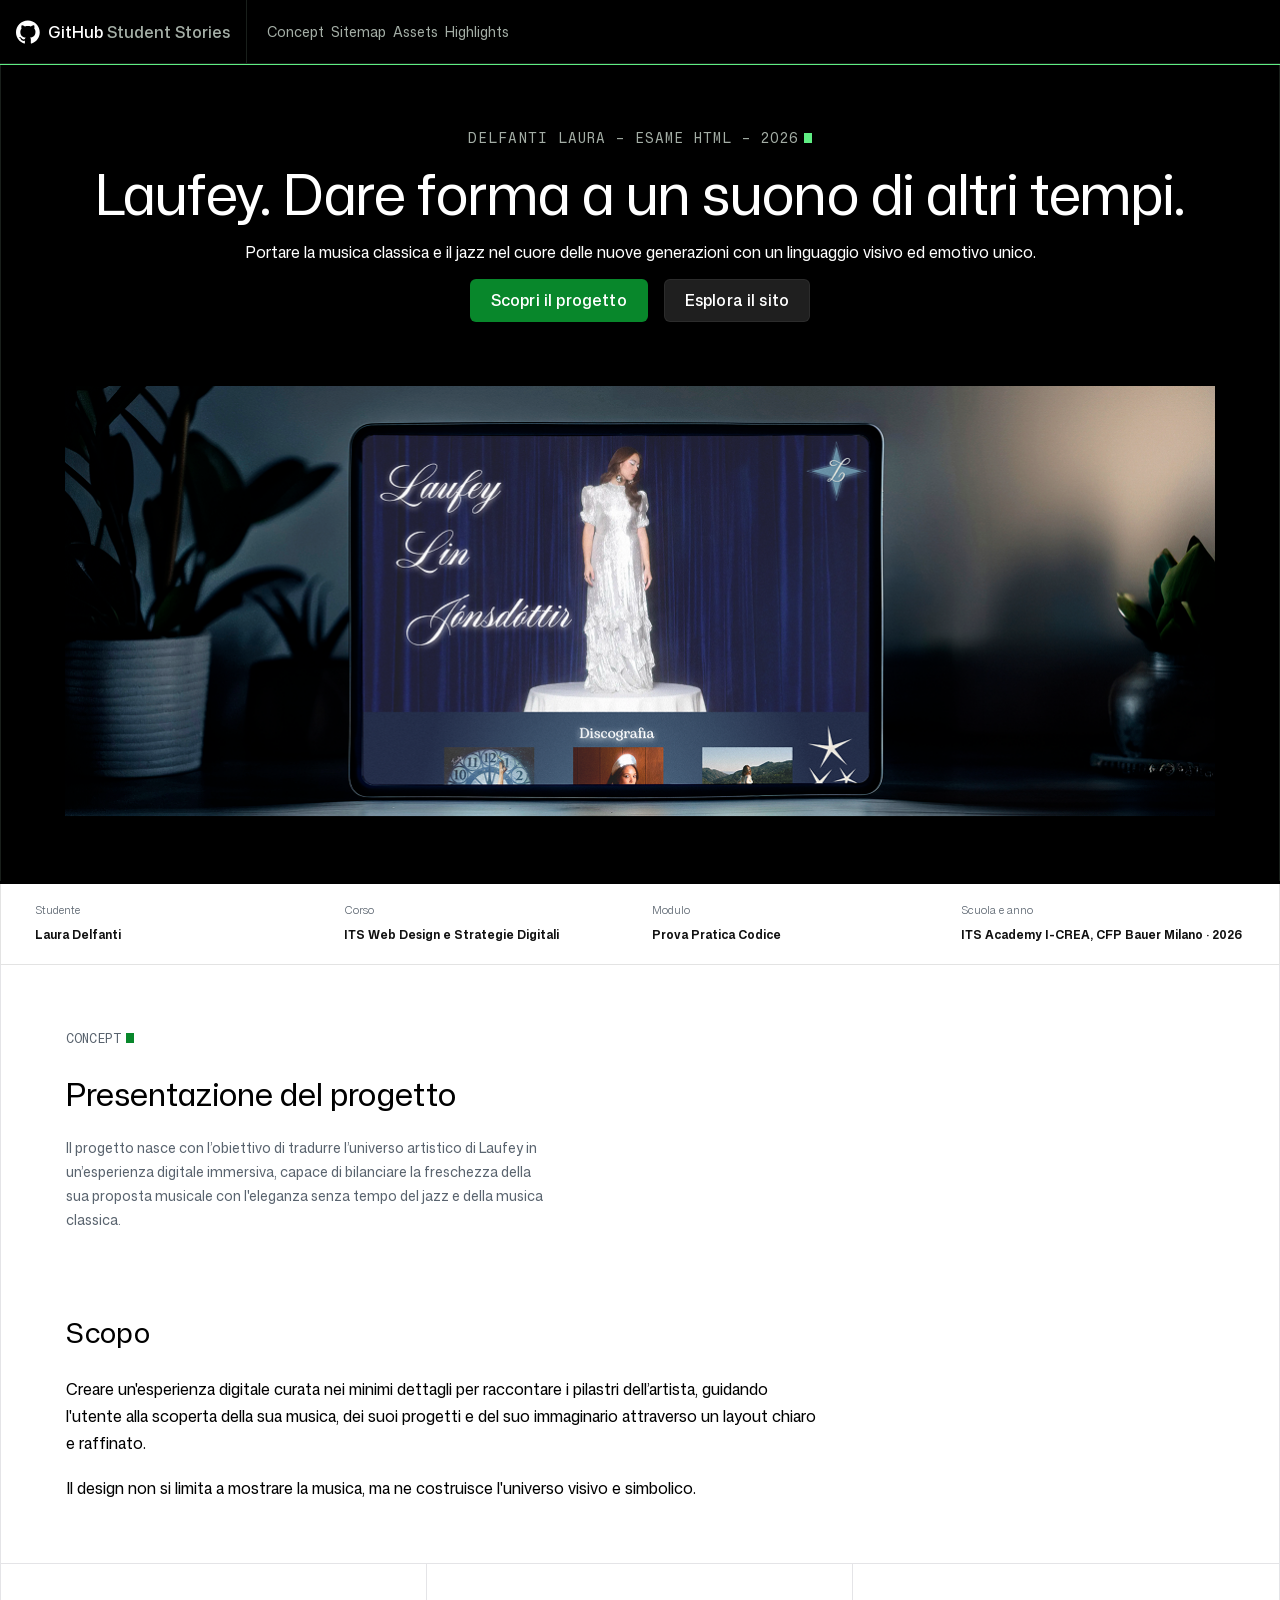
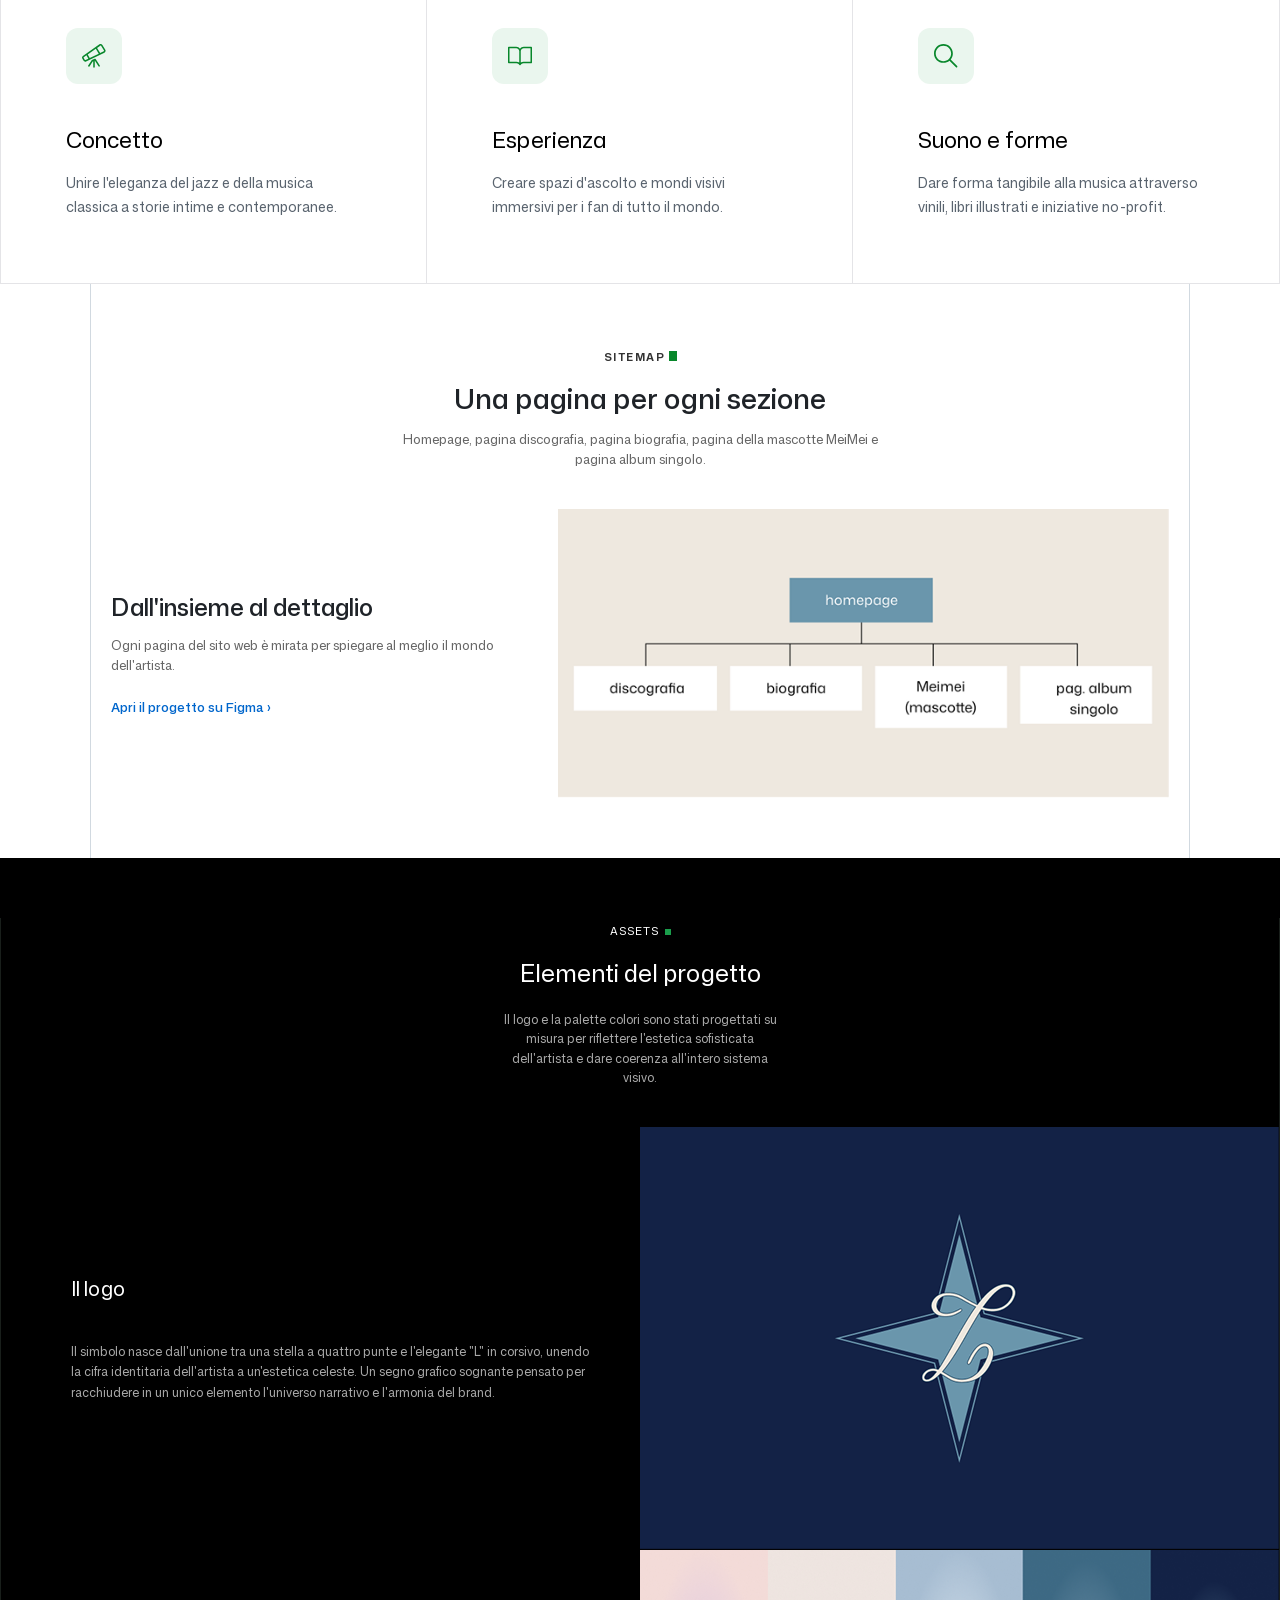
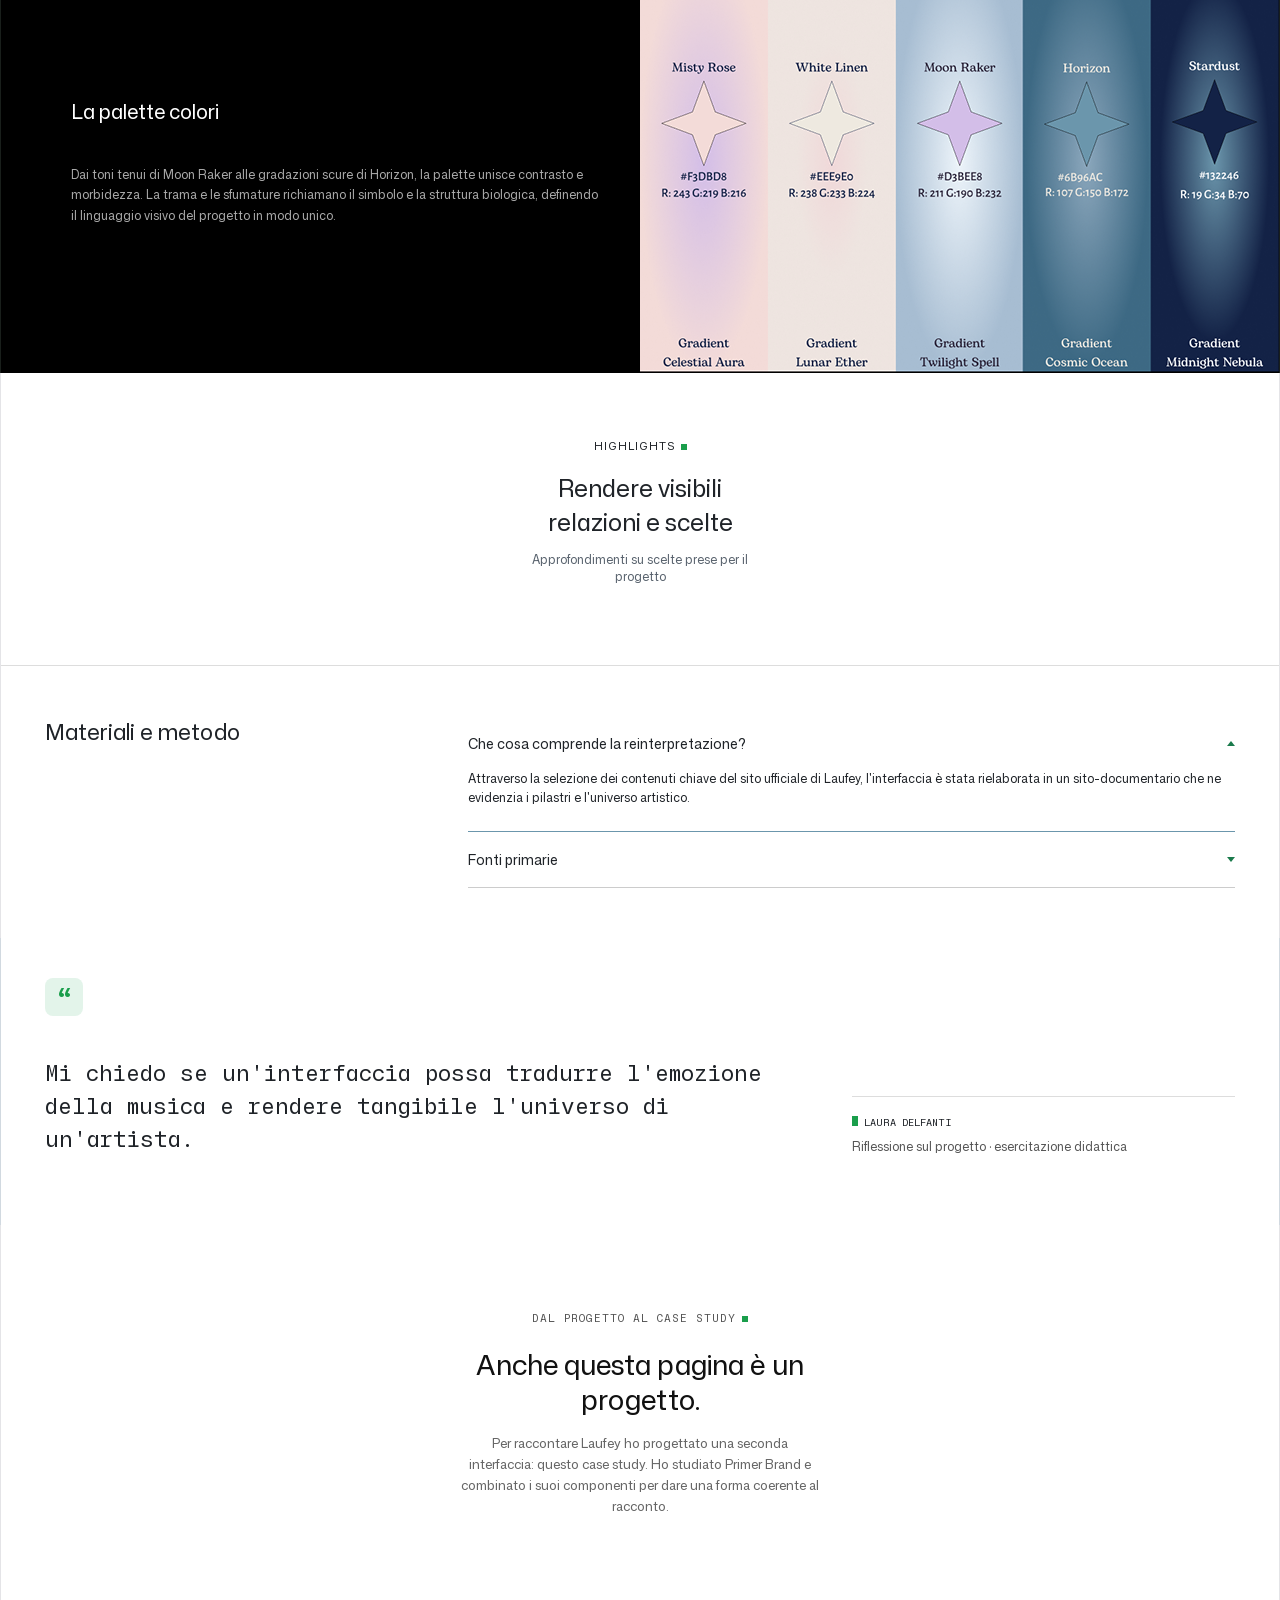
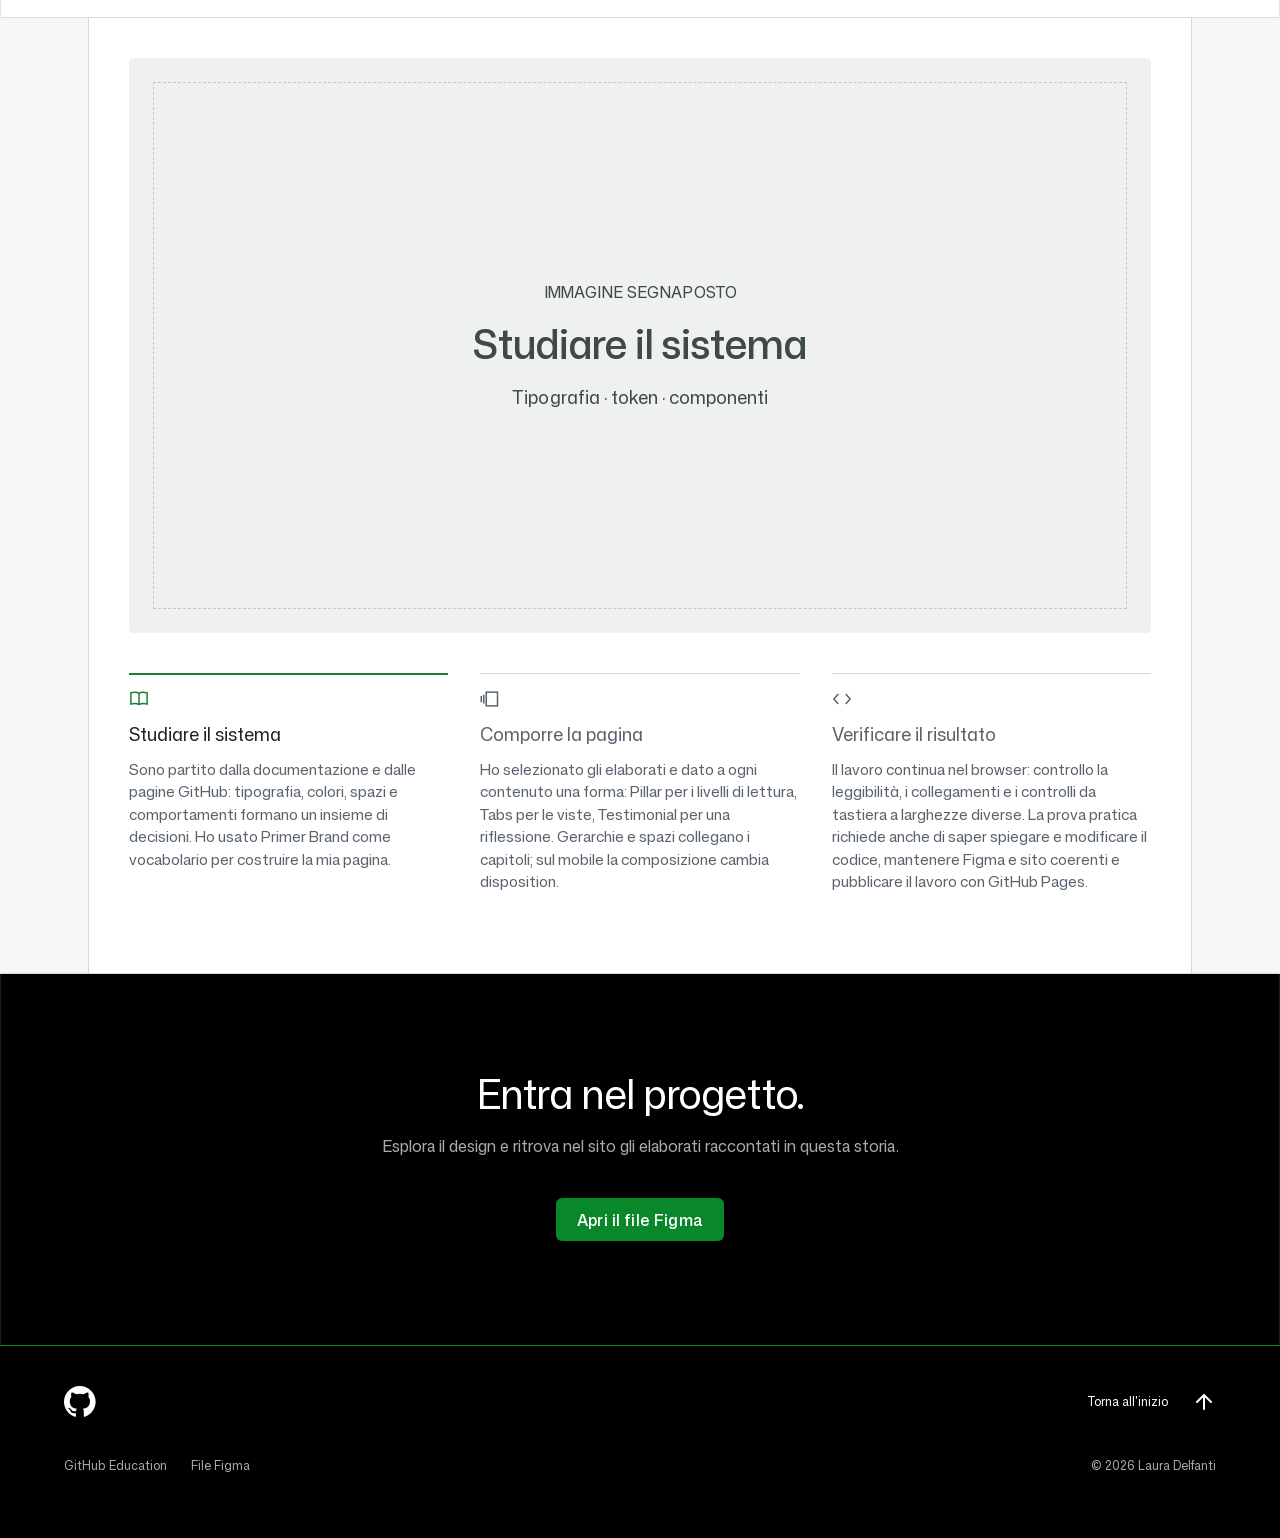
==== commit bda344aa: "correzioni-finali15ott" ====
--- a/esame26.html
+++ b/esame26.html
@@ -68,7 +68,7 @@
       </div>
     </section>
  
-    <section class="info-bar">
+    <section class="info-bar theme-light">
       <dl class="info-list">
         <div class="info-item">
           <dt>Studente</dt>
@@ -202,7 +202,7 @@
       </div>
     </section>
  
-    <section id="highlights" class="highlights">
+    <section id="highlights" class="highlights theme-light">
  
       <header class="highlights-header">
         <span class="highlights-tag">Highlights</span>
@@ -214,23 +214,16 @@
         <h3>Materiali e metodo</h3>
  
         <div class="accordion">
-          <div class="item open">
-            <h4>Che cosa comprende la reinterpretazione?</h4>
+          <details open>
+            <summary>Che cosa comprende la reinterpretazione?</summary>
             <p>Attraverso la selezione dei contenuti chiave del sito ufficiale di Laufey, l'interfaccia è stata rielaborata in un sito-documentario che ne evidenzia i pilastri e l'universo artistico.</p>
-          </div>
- 
- 
-          <div class="item">
-            <h4>Fonti primarie</h4>
-          </div>
-        </div>
-        <details>
-          <summary>Fonti primarie</summary>
-          <p>
-            Attraverso la selezione dei contenuti chiave del sito ufficiale di Laufey, l'interfaccia è stata rielaborata in un sito-documentario che ne evidenzia i pilastri e l'universo artistico.
-          </p>
- 
-        </details>
+          </details>
+
+          <details>
+            <summary>Fonti primarie</summary>
+            <p>Le fonti primarie principali includono i canali social ufficiali dell'artista, i crediti musicali presenti sui dischi, i comunicati stampa ufficiali e le sue interviste dirette.</p>
+          </details>
+        </div>
       </div>
  
     </section>
@@ -282,7 +275,6 @@
                 </span>
               </button>
               <p class="breakdownTabs-text">Sono partito dalla documentazione e dalle pagine GitHub: tipografia, colori, spazi e comportamenti formano un insieme di decisioni. Ho usato Primer Brand come vocabolario per costruire la mia pagina.</p>
-              <a class="breakdownTabs-link" href="https://primer.style/brand" target="_blank" rel="noopener">Esplora Primer Brand <span aria-hidden="true">›</span></a>
             </li>
  
             <li class="breakdownTabs-item">
@@ -294,7 +286,6 @@
                 </span>
               </button>
               <p class="breakdownTabs-text">Ho selezionato gli elaborati e dato a ogni contenuto una forma: Pillar per i livelli di lettura, Tabs per le viste, Testimonial per una riflessione. Gerarchie e spazi collegano i capitoli; sul mobile la composizione cambia disposition.</p>
-              <a class="breakdownTabs-link" href="#questa-pagina">Rileggi le scelte nella pagina <span aria-hidden="true">›</span></a>
             </li>
  
             <li class="breakdownTabs-item">
@@ -306,7 +297,6 @@
                 </span>
               </button>
               <p class="breakdownTabs-text">Il lavoro continua nel browser: controllo la leggibilità, i collegamenti e i controlli da tastiera a larghezze diverse. La prova pratica richiede anche di saper spiegare e modificare il codice, mantenere Figma e sito coerenti e pubblicare il lavoro con GitHub Pages.</p>
-              <a class="breakdownTabs-link" href="https://pages.github.com" target="_blank" rel="noopener">Scopri GitHub Pages <span aria-hidden="true">›</span></a>
             </li>
           </ul>
  
--- a/style.css
+++ b/style.css
@@ -28,7 +28,7 @@
     --font-mono: "Mona Sans Mono", ui-monospace, Menlo, Consolas, monospace;
     --color-black: #000;
     --color-white: #fff;
-    --color-muted: #58635B;
+    --color-muted: #A4AEA6;
     --color-border-muted: #191F1B;
     --color-cursor: #5FED83;
     --color-button-primary-bg: #08872B;
@@ -557,39 +557,17 @@
 .info-bar {
   border-top: 3px solid #000;
   border-bottom: 1px solid #e3e3e3;
-  display: grid;
-  grid-template-columns: 1fr minmax(0, var(--container-width)) 1fr;
-}
- 
-.info-bar::before,
-.info-bar::after {
-  content: "";
-}
- 
-.info-bar::before {
-  border-right: 1px solid #e3e3e3;
-}
- 
-.info-bar::after {
-  border-left: 1px solid #e3e3e3;
-}
- 
-@media (max-width: 800px) {
-  .info-bar::before {
-    border-right: none;
-  }
- 
-.info-bar::after {
-    border-left: none;
-  }
-}
- 
+}
+
 .info-list {
   display: grid;
   grid-template-columns: repeat(4, 1fr);
   gap: 24px;
+  max-width: var(--container-width);
+  margin: 0 auto;
   padding: 18px 34px 20px;
-  margin: 0;
+  border-left: 1px solid #e3e3e3;
+  border-right: 1px solid #e3e3e3;
 }
  
 .info-item dt {
@@ -608,13 +586,12 @@
 }
  
 @media (max-width: 800px) {
-  .info-bar {
-    grid-template-columns: 0 1fr 0;
-  }
   .info-list {
     grid-template-columns: repeat(2, 1fr);
     padding: 18px 20px;
     row-gap: 20px;
+    border-left: none;
+    border-right: none;
   }
 }
  
@@ -927,7 +904,7 @@
  
 .highlights-header p {
   font-size: 12px;
-  color: #777;
+  color: var(--color-muted);
   margin: 0;
 }
  
@@ -945,42 +922,52 @@
   margin: 0;
 }
  
-.accordion .item {
+.accordion details {
   border-bottom: 1px solid #ccc;
   padding: 18px 0;
 }
- 
-.accordion .item.open {
+
+.accordion details[open] {
   border-bottom-color: #6b96ac;
 }
- 
-.accordion h4 {
+
+.accordion summary {
   display: flex;
   justify-content: space-between;
   align-items: center;
+  gap: 16px;
   font-size: 14px;
   font-weight: 400;
-  margin: 0;
-}
- 
-.accordion h4::after {
+  cursor: pointer;
+  list-style: none;
+}
+
+/* Nasconde il triangolo del browser (Safari) */
+.accordion summary::-webkit-details-marker {
+  display: none;
+}
+
+/* Triangolino: giù quando la voce è chiusa */
+.accordion summary::after {
   content: "";
+  flex-shrink: 0;
   border: 4px solid transparent;
   border-top: 5px solid #1a7a4b;
   border-bottom: 0;
 }
- 
-.accordion .item.open h4::after {
+
+/* Su quando la voce è aperta */
+.accordion details[open] summary::after {
   border-top: 0;
   border-bottom: 5px solid #1a7a4b;
 }
- 
-.accordion .item p {
+
+.accordion details p {
   font-size: 12px;
   line-height: 1.6;
   margin: 16px 0 6px;
 }
- 
+
 @media (max-width: 800px) {
   .method {
     grid-template-columns: 1fr;
@@ -1252,22 +1239,6 @@
   color: var(--color-muted);
 }
  
-.breakdownTabs-link {
-  display: inline-flex;
-  align-items: center;
-  gap: 0.4em;
-  position: relative;
-  z-index: 1;
-  margin: 0 0 1.25em;
-  color: #0550ae;
-  text-decoration: none;
-  font-size: 0.9375rem;
-}
- 
-.breakdownTabs-link:hover {
-  text-decoration: underline;
-}
- 
 .breakdownTabs-button:focus-visible {
   outline: none;
 }
@@ -1277,8 +1248,7 @@
   outline-offset: 2px;
 }
  
-.breakdownTabs-ready .breakdownTabs-item:not(.is-selected) .breakdownTabs-text,
-.breakdownTabs-ready .breakdownTabs-item:not(.is-selected) .breakdownTabs-link {
+.breakdownTabs-ready .breakdownTabs-item:not(.is-selected) .breakdownTabs-text {
   display: none;
 }
  
@@ -1303,8 +1273,7 @@
     position: absolute;
     inset: 0;
   }
-  .breakdownTabs-ready .breakdownTabs-item:not(.is-selected) .breakdownTabs-text,
-  .breakdownTabs-ready .breakdownTabs-item:not(.is-selected) .breakdownTabs-link {
+  .breakdownTabs-ready .breakdownTabs-item:not(.is-selected) .breakdownTabs-text {
     display: block;
   }
   .breakdownTabs-ready .breakdownTabs-toggle {
@@ -1470,5 +1439,4 @@
   .footer-content {
     padding: 32px 24px 48px;
   }
-}
- +}
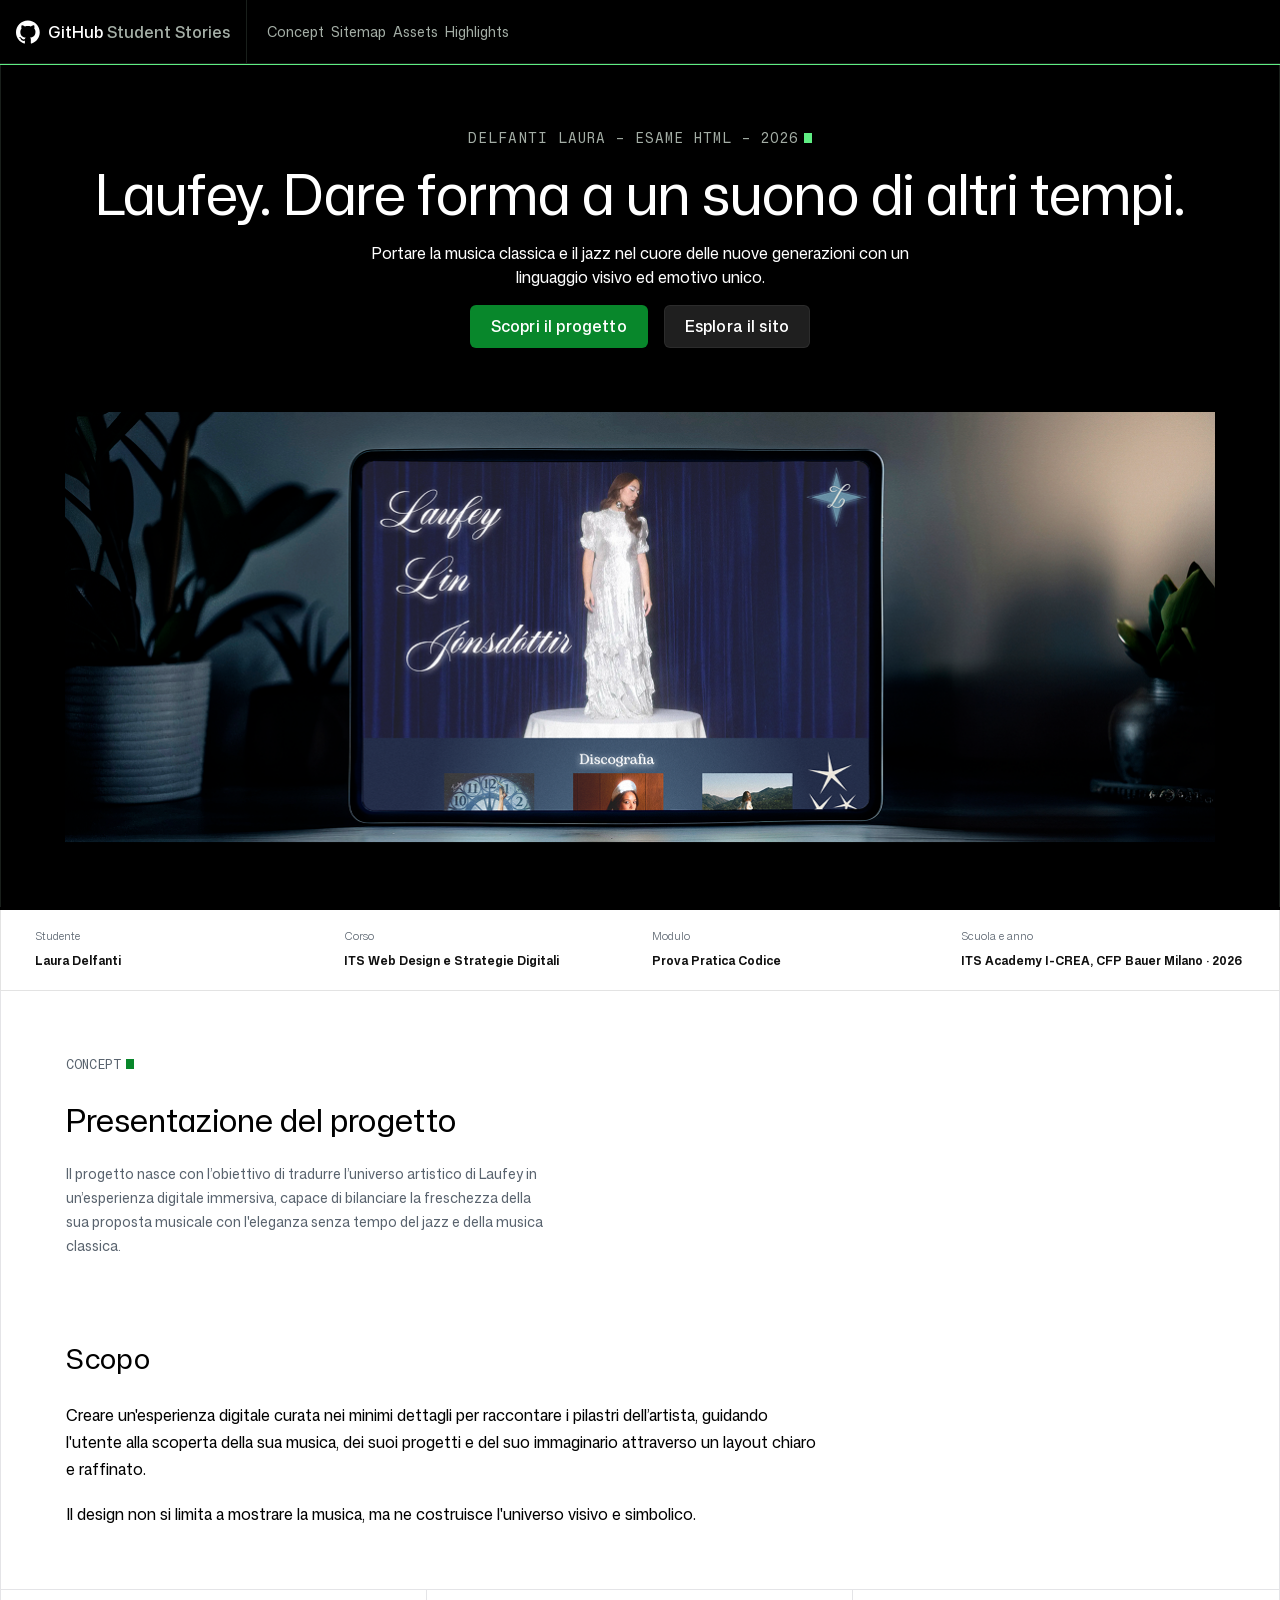
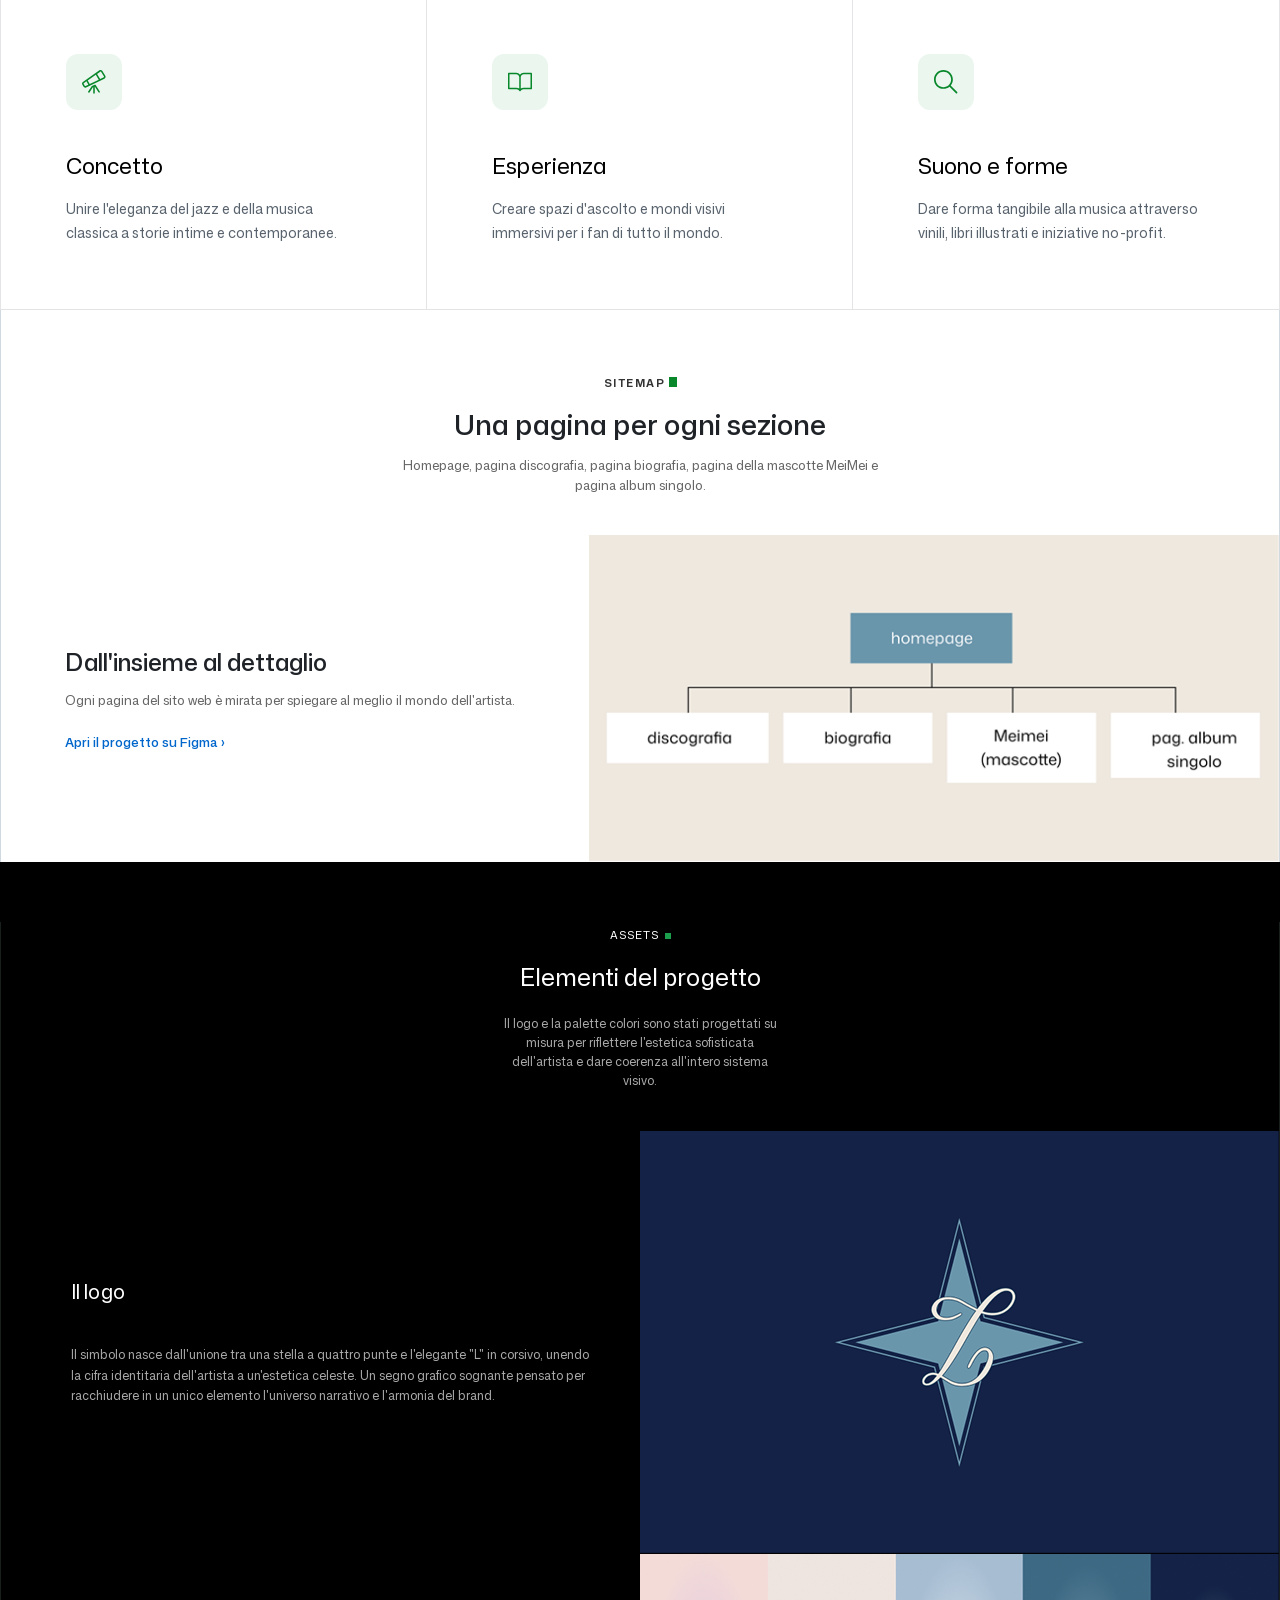
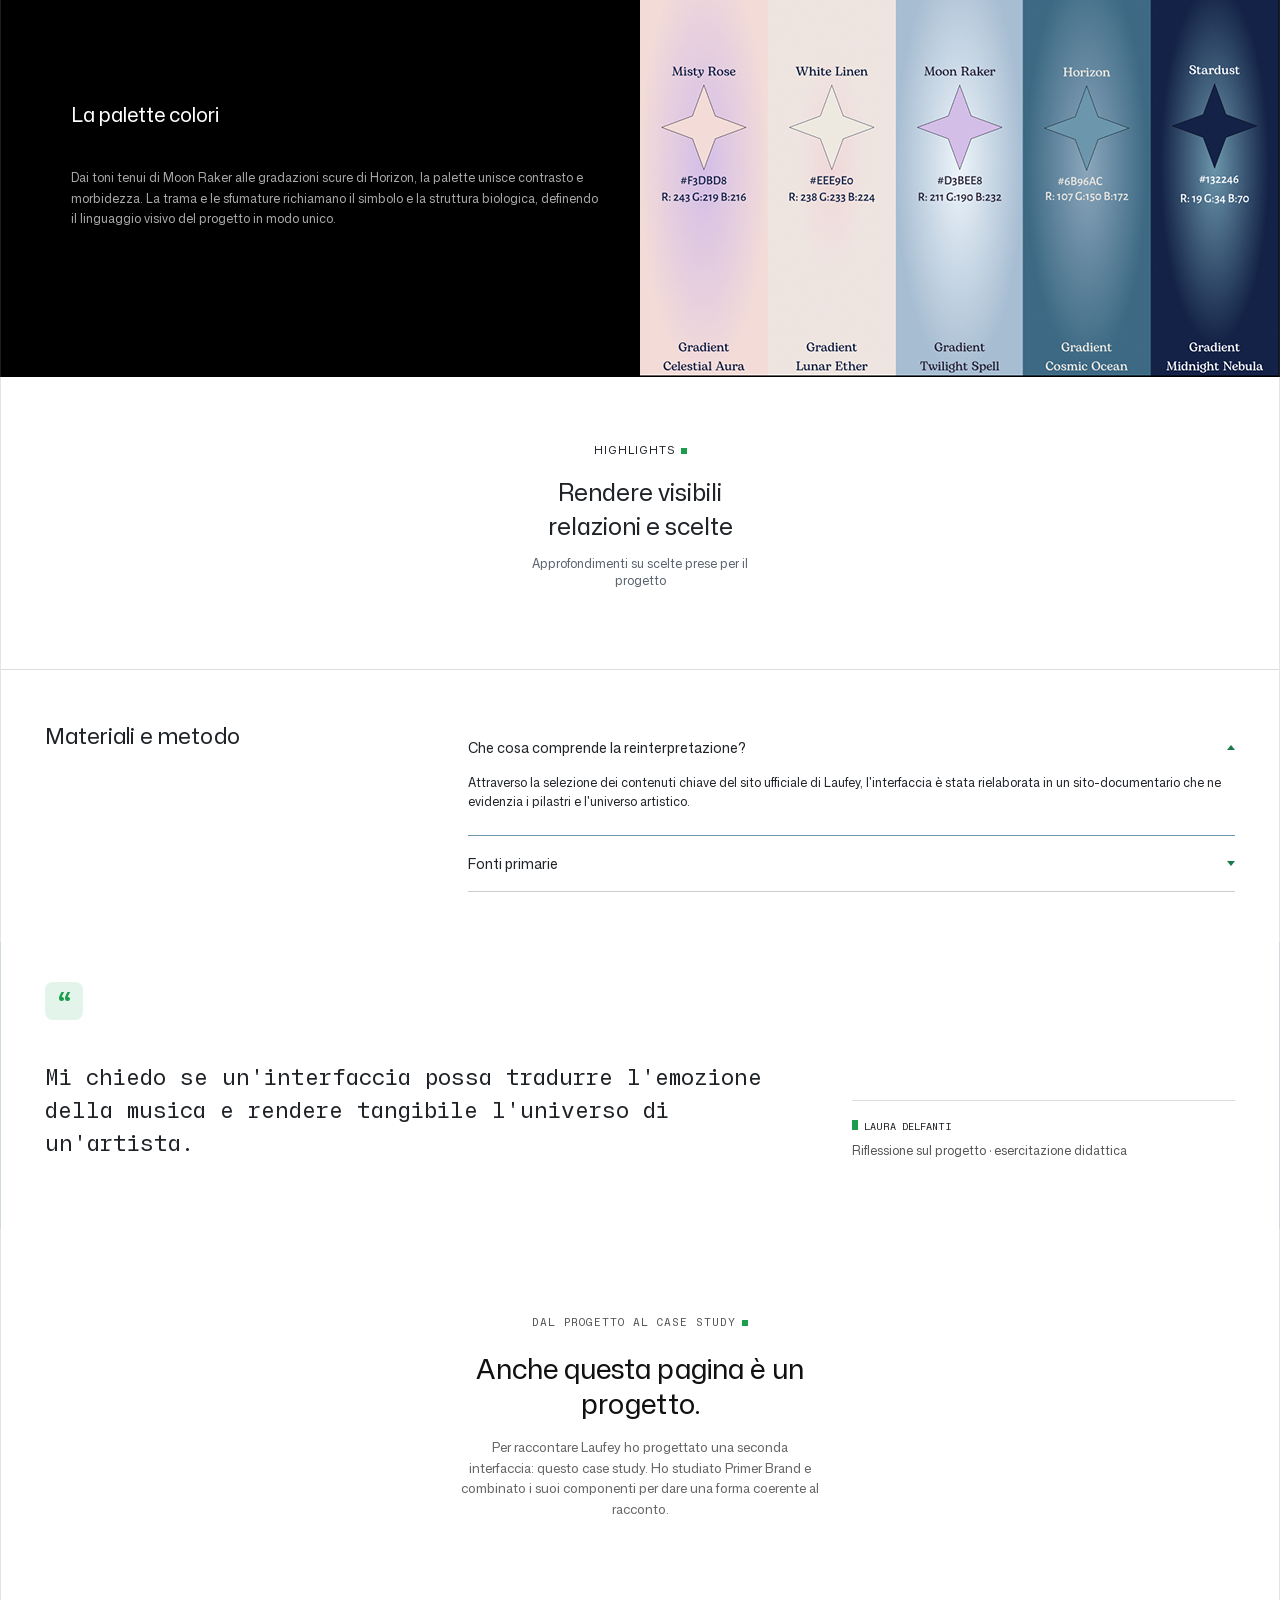
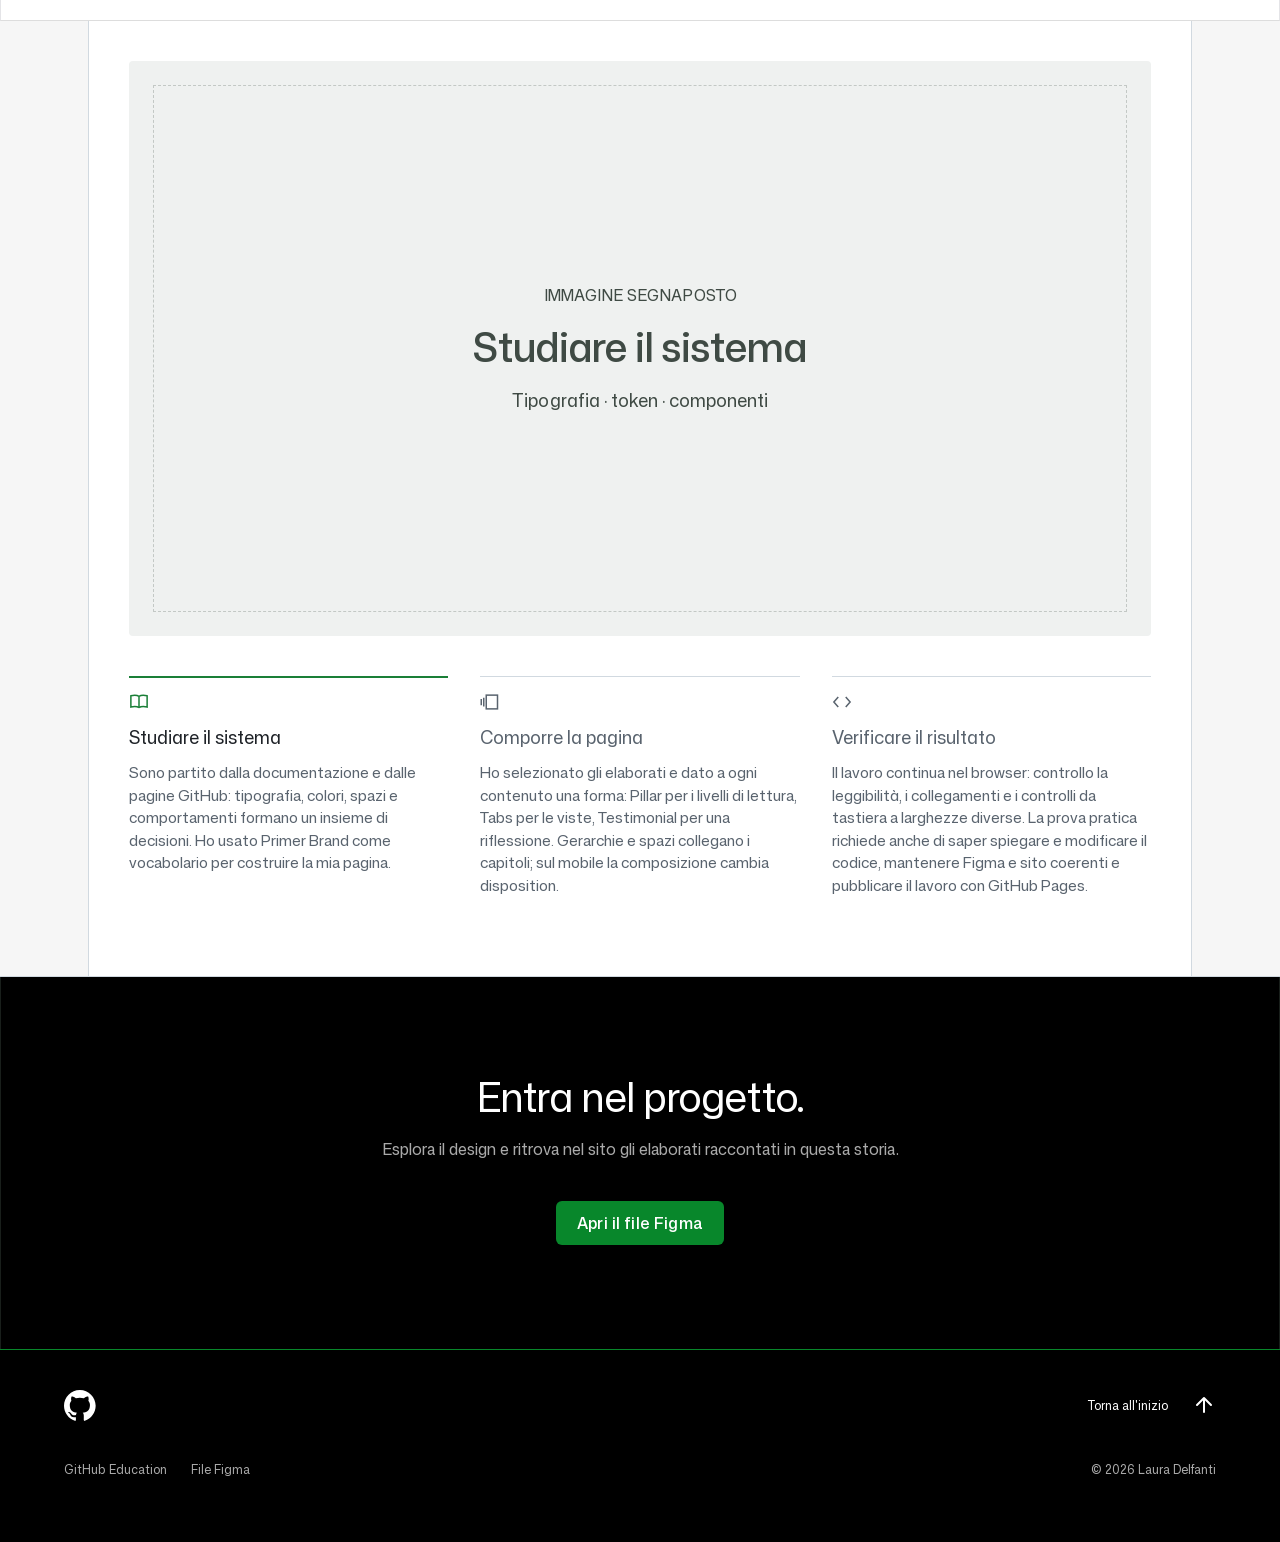
==== commit 3746ff27: "correzione2-15ott" ====
--- a/esame26.html
+++ b/esame26.html
@@ -57,7 +57,7 @@
           </svg>
         </p>
         <h1 class="heading heading-size-1">Laufey. Dare forma a un suono di altri tempi.</h1>
-        <p>Portare la musica classica e il jazz nel cuore delle nuove generazioni con un linguaggio visivo ed emotivo unico.</p>
+        <p class="hero-text text-size-200">Portare la musica classica e il jazz nel cuore delle nuove generazioni con un linguaggio visivo ed emotivo unico.</p>
         <div class="button-group">
           <a href="#concept" class="button button-primary"> Scopri il progetto</a>
           <a href="https://www.figma.com/design/y6TISeVTGr3Qh4N3DvEeRU/sito-laufey?t=HfpshcRMpJs8098O-1" class="button button-secondary">Esplora il sito</a>
@@ -170,6 +170,7 @@
  
         <div class="sitemap-image-container">
           <img src="assets/images/desktop/mappa-sito.png" alt="Mappa del sito: la homepage e, sotto, le quattro pagine affiancate" class="sitemap-image-desktop">
+          <img src="assets/images/mobile/mappa-sito.png" alt="Mappa del sito: la homepage e, sotto, le quattro pagine una sotto l'altra" class="sitemap-image-mobile">
         </div>
       </div>
     </section>
@@ -197,6 +198,7 @@
             <p>Dai toni tenui di Moon Raker alle gradazioni scure di Horizon, la palette unisce contrasto e morbidezza. La trama e le sfumature richiamano il simbolo e la struttura biologica, definendo il linguaggio visivo del progetto in modo unico.</p>
           </div>
           <img src="assets/images/desktop/img-palette-colori.png" alt="Palette colori del progetto, cinque colori in fila" class="palette-desktop">
+          <img src="assets/images/mobile/img-palette-colori.png" alt="Palette colori del progetto, cinque colori su due righe: tre sopra e due sotto" class="palette-mobile">
         </div>
  
       </div>
--- a/style.css
+++ b/style.css
@@ -1,15 +1,18 @@
+/* Reset globale: azzera margini e padding */
 * {
     box-sizing: border-box;
     margin: 0;
     padding: 0;
 }
- 
+
+/* Immagini responsive */
 img {
     display: inline-block;
     max-width: 100%;
     height: auto;
 }
- 
+
+/* Font personalizzati: Mona Sans e Mona Sans Mono */
 @font-face {
   font-family: "Mona Sans";
   src: url("assets/fonts/mona-sans.woff2") format("woff2");
@@ -22,7 +25,8 @@
   font-weight: 200 900;
   font-display: swap;
 }
- 
+
+/* Variabili globali: colori, font, spaziature, raggi e layer */
 :root {
     --font-body: "Mona Sans", system-ui, -apple-system, "Segoe UI", Roboto, sans-serif;
     --font-mono: "Mona Sans Mono", ui-monospace, Menlo, Consolas, monospace;
@@ -57,45 +61,49 @@
     --layer-navigation: 90;
     --layer-skip-link: 100;
 }
- 
+
 @media (max-width: 640px) {
     :root {
         --heading-1-font-size: 36px;
     }
 }
- 
+
+/* Scorrimento fluido, disattivato se l'utente riduce le animazioni */
 html {
   scroll-behavior: smooth;
 }
- 
+
 @media (prefers-reduced-motion: reduce) {
   html {
     scroll-behavior: auto;
   }
 }
- 
+
+/* Stile base del body */
 body {
     font-family: var(--font-body);
     font-feature-settings: "liga" 0;
     -webkit-font-smoothing: antialiased;
 }
- 
+
+/* Contenitore centrale con larghezza massima */
 .container {
     max-width: var(--container-width);
     margin-left: auto;
     margin-right: auto;
 }
- 
+
+/* Nasconde gli elementi con attributo hidden */
 [hidden] {
     display: none !important;
 }
- 
-/* ===== Skip link ===== */
+
+/* Skip link: link di accessibilità "salta al contenuto", visibile solo al focus */
 .skip-link {
     --skip-link-offset-inline: 1em;
     --skip-link-offset-block: 0.5em;
     --skip-link-padding: 0.375em 1.25em;
- 
+
     position: absolute;
     top: var(--skip-link-offset-block);
     left: var(--skip-link-offset-inline);
@@ -106,14 +114,14 @@
     color: var(--color-white);
     transform: translateY(calc(-100% - var(--skip-link-offset-block)));
 }
- 
+
 .skip-link:focus {
     transform: none;
     outline: var(--focus-outline-width) solid var(--color-focus);
     outline-offset: var(--focus-outline-offset);
 }
- 
-/* ===== Navigazione ===== */
+
+/* Navigazione: logo, titolo e menu (in linea su desktop, popover su mobile) */
 .navigation {
     --navigation-height: 3.5em;
     --navigation-logo-size: 1.5em;
@@ -136,7 +144,7 @@
     --navigation-reveal-duration: 0.5s;
     --navigation-reveal-easing: ease;
     --navigation-reveal-offset: -1.25em;
- 
+
     position: relative;
     z-index: var(--layer-navigation);
     font-size: var(--text-200-font-size);
@@ -145,17 +153,17 @@
     background: var(--color-black);
     border-bottom: var(--border-width) solid var(--color-border-muted);
 }
- 
+
 .navigation a {
     color: inherit;
 }
- 
+
 .navigation a:focus-visible,
 .navigation button:focus-visible {
     outline: var(--focus-outline-width) solid var(--color-focus);
     outline-offset: var(--focus-outline-offset);
 }
- 
+
 .navigation::after {
     content: "";
     position: absolute;
@@ -166,33 +174,33 @@
     background: var(--color-cursor);
     pointer-events: none;
 }
- 
+
 .navigation-content {
     display: flex;
     flex-wrap: wrap;
 }
- 
+
 .navigation-brand {
     display: flex;
     align-items: center;
     height: calc(var(--navigation-height) - var(--border-width));
     flex-shrink: 0;
 }
- 
+
 .navigation-logo {
     display: flex;
     position: relative;
     margin-left: var(--navigation-logo-margin-start);
     margin-right: var(--navigation-logo-margin-end);
 }
- 
+
 .navigation-logo img,
 .navigation-logo svg {
     display: block;
     width: var(--navigation-logo-size);
     height: var(--navigation-logo-size);
 }
- 
+
 .navigation-back-arrow {
     position: absolute;
     top: 50%;
@@ -203,32 +211,32 @@
     font-size: var(--navigation-back-arrow-font-size);
     line-height: var(--navigation-back-arrow-line-height);
 }
- 
+
 .navigation-logo:hover .navigation-back-arrow {
     opacity: 1;
 }
- 
+
 .navigation-title {
     text-decoration: none;
     font-size: var(--navigation-title-font-size);
     font-weight: var(--font-weight-medium);
     line-height: var(--navigation-title-line-height);
 }
- 
+
 .navigation-title span {
     color: var(--color-muted);
 }
- 
+
 .navigation-menu {
     width: 100%;
 }
- 
+
 .navigation-list {
     list-style: none;
     margin: 0;
     padding: 0;
 }
- 
+
 .navigation-list a {
     display: flex;
     align-items: center;
@@ -237,25 +245,25 @@
     line-height: var(--text-100-line-height);
     text-decoration: none;
 }
- 
+
 .navigation-list a:hover {
     color: var(--color-white);
 }
- 
+
 .navigation:has(.navigation-panel[popover]) {
     height: var(--navigation-height);
 }
- 
+
 .navigation:has(.navigation-panel[popover]) .navigation-content {
     height: 100%;
     flex-wrap: nowrap;
 }
- 
+
 .navigation-menu:has(.navigation-panel[popover]) {
     width: auto;
     margin-left: auto;
 }
- 
+
 .navigation-toggle {
     anchor-name: --navigation-toggle;
     display: flex;
@@ -273,22 +281,22 @@
     background: transparent;
     color: var(--color-white);
 }
- 
+
 .navigation-icon {
     display: block;
     width: var(--navigation-icon-size);
     height: var(--navigation-icon-size);
     flex-shrink: 0;
 }
- 
+
 .navigation-icon-close {
     display: none;
 }
- 
+
 .navigation-label {
     display: none;
 }
- 
+
 .navigation-panel[popover] {
     position: fixed;
     position-anchor: --navigation-toggle;
@@ -304,23 +312,23 @@
     max-height: calc(100dvh - var(--navigation-height));
     overflow-y: auto;
 }
- 
+
 .navigation-menu:has(:popover-open) .navigation-toggle {
     background: var(--navigation-toggle-open-background);
 }
- 
+
 .navigation-menu:has(:popover-open) .navigation-icon-open {
     display: none;
 }
- 
+
 .navigation-menu:has(:popover-open) .navigation-icon-close {
     display: block;
 }
- 
+
 .navigation-toggle:focus-visible {
     outline-offset: calc(-1 * var(--focus-outline-offset));
 }
- 
+
 @media (prefers-reduced-motion: no-preference) {
     .navigation-panel:popover-open {
         animation: reveal var(--navigation-reveal-duration) var(--navigation-reveal-easing);
@@ -336,7 +344,7 @@
         }
     }
 }
- 
+
 @media (min-width: 768px) {
     .navigation {
         --navigation-height: 4em;
@@ -390,7 +398,7 @@
         background: var(--navigation-link-hover-background);
     }
 }
- 
+
 @media (min-width: 1000px) {
     .navigation {
         --navigation-inline-list-padding: 0 0 0 1em;
@@ -440,17 +448,17 @@
         outline-offset: var(--focus-outline-offset);
     }
 }
- 
-/* ===== Hero ===== */
+
+/* Hero: sezione iniziale scura con eyebrow, titolo, testo, bottoni e immagine */
 .hero {
     --hero-text-max-width: 600px;
     --hero-content-gap: 1em;
- 
+
     background: var(--color-black);
     color: var(--color-white);
     text-align: center;
 }
- 
+
 .hero-content {
     padding: var(--spacing-64);
     border-left: 1px solid var(--color-border-muted);
@@ -460,7 +468,7 @@
     align-items: center;
     gap: var(--hero-content-gap);
 }
- 
+
 .eyebrow {
     font-size: var(--eyebrow-font-size);
     font-family: var(--font-mono);
@@ -472,44 +480,45 @@
     align-items: center;
     gap: 0.42em;
 }
- 
+
 .eyebrow-cursor rect {
     fill: var(--color-cursor);
 }
- 
+
 .heading {
     font-weight: 400;
 }
- 
+
 .heading-size-1 {
     font-size: var(--heading-1-font-size);
     line-height: var(--heading-1-line-height);
 }
- 
+
 .text-size-200 {
     font-size: var(--text-200-font-size);
     line-height: var(--text-200-line-height);
 }
- 
+
 .hero-text {
     max-width: var(--hero-text-max-width);
 }
- 
+
 .button-group {
     display: flex;
     flex-wrap: wrap;
     justify-content: center;
     gap: 1em;
 }
- 
+
 .hero-image {
     margin-top: calc(64px - var(--hero-content-gap));
 }
- 
+
+/* Hero: immagine desktop e mobile alternate con media query */
 .hero-image-mobile {
   display:none;
 }
- 
+
 @media (max-width: 999px) {
   .hero-image-desktop {
     display:none;
@@ -518,7 +527,8 @@
     display:block;
   }
 }
- 
+
+/* Bottoni: base, primario e secondario */
 .button {
     text-decoration: none;
     color: inherit;
@@ -529,31 +539,31 @@
     border-radius: 0.375em;
     transition: background-color 300ms ease-in-out;
 }
- 
+
 .button-primary {
     background-color: var(--color-button-primary-bg);
     border-color: transparent;
 }
- 
+
 .button-primary:hover {
     background-color: color-mix(in srgb, var(--color-button-primary-bg), #000 16%);
 }
- 
+
 .button-secondary {
     background-color: var(--color-button-secondary-bg);
     border-color: var(--color-button-secondary-border);
 }
- 
+
 .button-secondary:hover {
     background-color: color-mix(in srgb, var(--color-button-secondary-bg), #fff 6%);
 }
- 
+
 .button:focus-visible {
     outline: 4px solid var(--color-focus);
     outline-offset: 2px;
 }
- 
-/* ===== Barra informazioni ===== */
+
+/* Barra informazioni: dati del progetto in 4 colonne (2 su tablet, 1 su mobile) */
 .info-bar {
   border-top: 3px solid #000;
   border-bottom: 1px solid #e3e3e3;
@@ -569,14 +579,14 @@
   border-left: 1px solid #e3e3e3;
   border-right: 1px solid #e3e3e3;
 }
- 
+
 .info-item dt {
   font-size: 11px;
   font-weight: 300;
   color: var(--color-muted);
   margin: 0 0 8px;
 }
- 
+
 .info-item dd {
   font-size: 12px;
   font-weight: 700;
@@ -584,7 +594,7 @@
   color: #111;
   margin: 0;
 }
- 
+
 @media (max-width: 800px) {
   .info-list {
     grid-template-columns: repeat(2, 1fr);
@@ -594,29 +604,29 @@
     border-right: none;
   }
 }
- 
+
 @media (max-width: 480px) {
   .info-list {
     grid-template-columns: 1fr;
   }
 }
- 
-/* ===== Concept ===== */
+
+/* Concept: introduzione, obiettivo e riga con le 3 card */
 .concept {
   border-bottom: 1px solid #e4e4e7;
 }
- 
+
 .concept-colonna {
   max-width: var(--container-width);
   margin: 0 auto;
   border-left: 1px solid #e4e4e7;
   border-right: 1px solid #e4e4e7;
 }
- 
+
 .concept-testo {
   padding: 64px 65px;
 }
- 
+
 .etichetta {
   display: flex;
   align-items: center;
@@ -626,17 +636,17 @@
   color: #59636e;
   margin-bottom: 24px;
 }
- 
+
 .etichetta .eyebrow-cursor rect {
   fill: #08872B;
 }
- 
+
 .concept h2 {
   font-size: 32px;
   font-weight: 400;
   margin-bottom: 20px;
 }
- 
+
 .intro {
   max-width: 480px;
   font-size: 14px;
@@ -644,35 +654,35 @@
   color: #59636e;
   margin-bottom: 80px;
 }
- 
+
 .concept h3 {
   font-size: 28px;
   font-weight: 400;
   margin-bottom: 24px;
 }
- 
+
 .obiettivo {
   max-width: 750px;
   font-size: 16px;
   line-height: 27px;
   margin-bottom: 20px;
 }
- 
+
 .card-riga {
   display: grid;
   grid-template-columns: 1fr 1fr 1fr;
   border-top: 1px solid #e4e4e7;
 }
- 
+
 .card {
   padding: 64px 65px;
   border-right: 1px solid #e4e4e7;
 }
- 
+
 .card:last-child {
   border-right: none;
 }
- 
+
 .icona {
   width: 56px;
   height: 56px;
@@ -683,25 +693,25 @@
   align-items: center;
   justify-content: center;
 }
- 
+
 .icona svg {
   display: block;
   max-width: 100%;
   max-height: 100%;
 }
- 
+
 .card h4 {
   font-size: 22px;
   font-weight: 400;
   margin-bottom: 16px;
 }
- 
+
 .card p {
   font-size: 14px;
   line-height: 24px;
   color: #59636e;
 }
- 
+
 @media (max-width: 900px) {
   .concept-testo,
   .card {
@@ -715,34 +725,31 @@
     border-bottom: 1px solid #e4e4e7;
   }
 }
- 
-/* ===== Sitemap ===== */
+
+/* Sitemap: testo con link a Figma e mappa del sito */
 .sitemap-section {
   width: 100%;
-  max-width: 1100px;
-  margin: 0 auto;
-  padding: 60px 20px;
-}
- 
+}
+
 .sitemap-header {
   text-align: center;
   width: 100%;
-  margin-bottom: 40px;
-}
- 
+  padding: 60px 20px 40px;
+}
+
 .sitemap-header .tag {
   font-size: 11px;
   font-weight: 700;
   letter-spacing: 1.5px;
   color: #333;
 }
- 
+
 .sitemap-header h2 {
   font-size: 28px;
   font-weight: 500;
   margin: 12px 0;
 }
- 
+
 .sitemap-header .description {
   font-size: 13px;
   color: #666;
@@ -750,95 +757,117 @@
   margin: 0 auto;
   line-height: 1.5;
 }
- 
+
 .sitemap-content {
   display: flex;
   align-items: center;
   justify-content: space-between;
-  gap: 40px;
+  gap: 0;
   width: 100%;
 }
- 
+
 .info-box {
   flex: 1;
   min-width: 250px;
-}
- 
+  padding: 0 64px;
+}
+
 .info-box h3 {
   font-size: 24px;
   font-weight: 500;
   margin-bottom: 12px;
 }
- 
+
 .info-box p {
   font-size: 13px;
   color: #666;
   line-height: 1.5;
   margin-bottom: 20px;
 }
- 
+
 .figma-link {
   color: #0066cc;
   text-decoration: none;
   font-size: 13px;
   font-weight: 500;
 }
- 
+
 .sitemap-image-container {
   flex: 1.5;
   width: 100%;
 }
- 
+
 .sitemap-image-container img {
   width: 100%;
   height: auto;
+}
+
+/* Sitemap: mappa orizzontale su desktop, verticale su mobile */
+.sitemap-image-container .sitemap-image-desktop {
   display: block;
 }
- 
-@media (max-width: 800px) {
+
+.sitemap-image-container .sitemap-image-mobile {
+  display: none;
+}
+
+/* Sotto i 999px: colonna con la mappa prima del testo */
+@media (max-width: 999px) {
+  .sitemap-image-container .sitemap-image-desktop {
+    display: none;
+  }
+  .sitemap-image-container .sitemap-image-mobile {
+    display: block;
+  }
   .sitemap-content {
     flex-direction: column;
-    align-items: flex-start;
+    align-items: stretch;
+  }
+  .sitemap-image-container {
+    order: -1;
+    flex: none;
   }
   .info-box {
+    flex: none;
     min-width: 0;
-  }
-}
- 
-/* ===== Assets ===== */
+    padding: 32px 24px 40px;
+  }
+}
+
+/* Assets: sezione scura con logo e palette colori */
 .assets {
   background: #000;
   color: #fff;
   padding: 60px 0 0;
 }
- 
+
 .assets-inner {
   max-width: var(--container-width);
   margin: 0 auto;
   border-left: 1px solid var(--color-border-muted);
   border-right: 1px solid var(--color-border-muted);
 }
- 
+
 .assets-header {
   text-align: center;
   max-width: 320px;
   margin: 0 auto 40px;
   padding: 0 20px;
 }
- 
+
 .assets-header h2 {
   font-size: 24px;
   font-weight: 400;
   margin: 16px 0 20px;
 }
- 
+
 .assets-header p {
   font-size: 12px;
   line-height: 1.6;
   color: #aaa;
   margin: 0;
 }
- 
+
 .asset-row {
   display: grid;
   grid-template-columns: 1fr 1fr;
@@ -846,40 +875,55 @@
   max-width: var(--container-width);
   margin: 0 auto;
 }
- 
+
 .asset-text {
   padding: 0 40px 0 70px;
 }
- 
+
 .asset-text h3 {
   font-size: 20px;
   font-weight: 400;
   margin: 0 0 40px;
 }
- 
+
 .asset-text p {
   font-size: 12px;
   line-height: 1.7;
   color: #aaa;
   margin: 0;
 }
- 
+
 .asset-row img {
   display: block;
   width: 100%;
   height: auto;
 }
- 
-@media (max-width: 800px) {
+
+/* Palette: cinque colonne su desktop, due righe su mobile */
+.asset-row .palette-mobile {
+  display: none;
+}
+
+/* Sotto i 999px: colonna con l'immagine prima del testo */
+@media (max-width: 999px) {
   .asset-row {
     grid-template-columns: 1fr;
   }
+  .asset-row > :not(.asset-text) {
+    order: -1;
+  }
+  .asset-row .palette-desktop {
+    display: none;
+  }
+  .asset-row .palette-mobile {
+    display: block;
+  }
   .asset-text {
     padding: 40px 24px;
   }
 }
- 
-/* ===== Highlights ===== */
+
+/* Highlights: intestazione e sezione "Materiali e metodo" */
 .highlights {
   background: #fff;
   color: #111;
@@ -888,26 +932,27 @@
   border-left: 1px solid #e4e4e7;
   border-right: 1px solid #e4e4e7;
 }
- 
+
 .highlights-header {
   text-align: center;
   max-width: 300px;
   margin: 0 auto;
   padding: 60px 20px 80px;
 }
- 
+
 .highlights-header h2 {
   font-size: 24px;
   font-weight: 400;
   margin: 16px 0 12px;
 }
- 
+
 .highlights-header p {
   font-size: 12px;
   color: var(--color-muted);
   margin: 0;
 }
- 
+
+/* Materiali e metodo: titolo a sinistra e accordion a destra (in colonna su mobile) */
 .method {
   display: grid;
   grid-template-columns: 1fr 2fr;
@@ -915,13 +960,14 @@
   padding: 50px 44px;
   border-top: 1px solid #ddd;
 }
- 
+
 .method h3 {
   font-size: 22px;
   font-weight: 400;
   margin: 0;
 }
- 
+
+/* Accordion: elementi details con triangolo verde che cambia direzione quando è aperto */
 .accordion details {
   border-bottom: 1px solid #ccc;
   padding: 18px 0;
@@ -975,12 +1021,12 @@
     padding-right: 24px;
   }
 }
- 
-/* ===== Citazione ===== */
+
+/* Citazione: blocco con icona, testo e autore */
 .quote-section {
   background: var(--color-white);
 }
- 
+
 .quote {
   display: grid;
   grid-template-columns: 2fr 1fr;
@@ -988,7 +1034,7 @@
   align-items: end;
   padding: 40px 44px 70px;
 }
- 
+
 .quote-icon {
   grid-column: 1 / -1;
   width: 38px;
@@ -1002,26 +1048,26 @@
   font-size: 28px;
   font-weight: bold;
 }
- 
+
 .quote blockquote {
   margin: 0;
   font-family: var(--font-mono);
   font-size: 22px;
   line-height: 1.5;
 }
- 
+
 .quote-author {
   border-top: 1px solid #ddd;
   padding-top: 16px;
   font-size: 12px;
 }
- 
+
 .author-name {
   font-family: var(--font-mono);
   font-size: 10px;
   text-transform: uppercase;
 }
- 
+
 .author-name::before {
   content: "";
   display: inline-block;
@@ -1030,12 +1076,12 @@
   background: #1a9e4b;
   margin-right: 6px;
 }
- 
+
 .quote-author p {
   margin: 8px 0 0;
   color: #555;
 }
- 
+
 @media (max-width: 800px) {
   .quote {
     grid-template-columns: 1fr;
@@ -1043,8 +1089,8 @@
     padding-right: 24px;
   }
 }
- 
-/* ===== Dal progetto al case study ===== */
+
+/* Dal progetto al case study: introduzione centrata alle schede */
 .case-study {
   background: #fff;
   color: #111;
@@ -1056,7 +1102,7 @@
   border-left: 1px solid #e4e4e7;
   border-right: 1px solid #e4e4e7;
 }
- 
+
 .case-study h2 {
   max-width: 340px;
   margin: 20px auto 16px;
@@ -1064,7 +1110,7 @@
   font-weight: 400;
   line-height: 1.25;
 }
- 
+
 .case-study p {
   max-width: 360px;
   margin: 0 auto;
@@ -1072,8 +1118,8 @@
   line-height: 1.6;
   color: #666;
 }
- 
-/* ===== Tema chiaro e utilità ===== */
+
+/* Tema chiaro e utilità: variabili per le sezioni bianche, bordi e icone */
 .theme-light {
   --color-muted: #59636e;
   --color-border-muted: #d1d9e0;
@@ -1083,40 +1129,40 @@
   color: var(--color-strong);
   background: var(--color-white);
 }
- 
+
 .border-inline {
   border-left: var(--border-width) solid var(--color-border-muted);
   border-right: var(--border-width) solid var(--color-border-muted);
 }
- 
+
 .border-block {
   border-top: var(--border-width) solid var(--color-border-muted);
   border-bottom: var(--border-width) solid var(--color-border-muted);
 }
- 
+
 .icon {
   width: 1.25em;
   height: 1.25em;
   flex: none;
 }
- 
-/* ===== Breakdown tabs ===== */
+
+/* Breakdown tabs: schede con immagine (a fisarmonica su mobile, 3 colonne da 1000px) */
 .breakdownTabs {
   background: #f6f6f6;
   border-top: 0;
 }
- 
+
 .breakdownTabs-content {
   max-width: 1104px;
   margin: 0 auto;
   background: #fff;
   padding: var(--spacing-40) var(--spacing-24);
 }
- 
+
 .breakdownTabs-visuals {
   margin-bottom: var(--spacing-40);
 }
- 
+
 .breakdownTabs-visual {
   display: none;
   aspect-ratio: 1000 / 563;
@@ -1124,15 +1170,15 @@
   background: #eff1f0;
   border-radius: 4px;
 }
- 
+
 .breakdownTabs-visual.is-active {
   display: block;
 }
- 
+
 .breakdownTabs:not(.breakdownTabs-ready) .breakdownTabs-visual:first-child {
   display: block;
 }
- 
+
 .breakdownTabs-visual > div {
   height: 100%;
   border: 1px dashed #c3c8c5;
@@ -1144,33 +1190,33 @@
   text-align: center;
   color: #3f4a44;
 }
- 
+
 .breakdownTabs-visual small {
   font-size: 1rem;
   text-transform: uppercase;
 }
- 
+
 .breakdownTabs-visual strong {
   font-size: clamp(1.6rem, 4vw, 2.5rem);
   font-weight: 500;
 }
- 
+
 .breakdownTabs-visual span {
   font-size: 1.125rem;
 }
- 
+
 .breakdownTabs-list {
   list-style: none;
   margin: 0;
   padding: 0;
 }
- 
+
 .breakdownTabs-item {
   position: relative;
   color: var(--color-muted);
   border-bottom: var(--border-width) solid var(--color-border-muted);
 }
- 
+
 .breakdownTabs-item::before {
   content: "";
   position: absolute;
@@ -1181,22 +1227,22 @@
   background: var(--color-border-muted);
   transform-origin: top;
 }
- 
+
 .breakdownTabs-item.is-selected {
   color: var(--color-strong);
 }
- 
+
 .breakdownTabs-item.is-selected::before {
   background: var(--color-accent);
   transform: scaleY(2);
 }
- 
+
 @media (hover: hover) and (pointer: fine) {
   .breakdownTabs-item:not(.is-selected):hover::before {
     background: var(--color-muted);
   }
 }
- 
+
 .breakdownTabs-button {
   display: flex;
   flex-direction: column;
@@ -1211,11 +1257,11 @@
   text-align: left;
   cursor: pointer;
 }
- 
+
 .breakdownTabs-item.is-selected .breakdownTabs-button .icon:first-child {
   color: var(--color-accent);
 }
- 
+
 .breakdownTabs-title {
   display: flex;
   justify-content: space-between;
@@ -1223,39 +1269,39 @@
   width: 100%;
   font-size: var(--text-350-font-size);
 }
- 
+
 .breakdownTabs-toggle {
   display: none;
 }
- 
+
 .breakdownTabs-item.is-selected .breakdownTabs-toggle {
   transform: rotate(180deg);
 }
- 
+
 .breakdownTabs-text {
   margin: 0 0 1em;
   font-size: 0.9375rem;
   line-height: 1.5;
   color: var(--color-muted);
 }
- 
+
 .breakdownTabs-button:focus-visible {
   outline: none;
 }
- 
+
 .breakdownTabs-item:has(.breakdownTabs-button:focus-visible) {
   outline: 2px solid var(--color-focus);
   outline-offset: 2px;
 }
- 
+
 .breakdownTabs-ready .breakdownTabs-item:not(.is-selected) .breakdownTabs-text {
   display: none;
 }
- 
+
 .breakdownTabs-ready .breakdownTabs-toggle {
   display: block;
 }
- 
+
 @media (min-width: 1000px) {
   .breakdownTabs-content {
     padding: var(--spacing-40) var(--spacing-40) var(--spacing-64);
@@ -1286,7 +1332,7 @@
     color: var(--color-muted);
   }
 }
- 
+
 @media (max-width: 640px) {
   .breakdownTabs-content {
     padding: var(--spacing-24) 16px;
@@ -1295,8 +1341,8 @@
     padding: 12px;
   }
 }
- 
-/* ===== Etichette di sezione (assets, highlights, case study) ===== */
+
+/* Etichette di sezione: piccole etichette con quadratino verde (assets, highlights, case study) */
 .assets-tag,
 .highlights-tag,
 .case-tag {
@@ -1304,7 +1350,7 @@
   letter-spacing: 1px;
   text-transform: uppercase;
 }
- 
+
 .assets-tag::after,
 .highlights-tag::after,
 .case-tag::after {
@@ -1315,30 +1361,30 @@
   background: #1a9e4b;
   margin-left: 6px;
 }
- 
+
 .case-tag {
   font-family: var(--font-mono);
   color: #555;
 }
- 
-/* ===== Sezione CTA ===== */
+
+/* CTA: invito finale su sfondo nero con bottone */
 .cta {
   background: var(--color-black);
   color: var(--color-white);
   text-align: center;
 }
- 
+
 .cta-content {
   padding: 96px var(--spacing-24) 104px;
 }
- 
+
 .cta h2 {
   font-size: 40px;
   font-weight: 400;
   line-height: 1.2;
   margin-bottom: 16px;
 }
- 
+
 .cta p {
   max-width: 560px;
   margin: 0 auto 40px;
@@ -1346,11 +1392,11 @@
   line-height: 1.5;
   color: #aaa;
 }
- 
+
 .cta .button {
   display: inline-block;
 }
- 
+
 @media (max-width: 640px) {
   .cta-content {
     padding: 64px 16px 72px;
@@ -1362,53 +1408,53 @@
     display: block;
   }
 }
- 
-/* ===== Footer ===== */
+
+/* Footer: logo, link "torna su", link legali e copyright */
 .footer {
   background: var(--color-black);
   color: var(--color-white);
   border-top: var(--border-width) solid var(--color-button-primary-bg);
 }
- 
+
 .footer-content {
   display: flex;
   flex-direction: column;
   gap: 40px;
   padding: 40px var(--spacing-64) 64px;
 }
- 
+
 .footer a {
   color: inherit;
   text-decoration: none;
 }
- 
+
 .footer a:focus-visible {
   outline: var(--focus-outline-width) solid var(--color-focus);
   outline-offset: var(--focus-outline-offset);
 }
- 
+
 .footer-top {
   display: flex;
   justify-content: space-between;
   align-items: center;
   gap: 12px;
 }
- 
+
 .footer-logo {
   display: flex;
 }
- 
+
 .footer-back {
   display: flex;
   align-items: center;
   gap: 24px;
   font-size: 12px;
 }
- 
+
 .footer-back:hover {
   text-decoration: underline;
 }
- 
+
 .footer-bottom {
   display: flex;
   flex-wrap: wrap;
@@ -1418,23 +1464,23 @@
   font-size: 12px;
   color: #aaa;
 }
- 
+
 .footer-links {
   display: flex;
   flex-wrap: wrap;
   gap: 8px 24px;
   list-style: none;
 }
- 
+
 .footer-links a:hover {
   color: var(--color-white);
   text-decoration: underline;
 }
- 
+
 .footer-copyright {
   margin: 0;
 }
- 
+
 @media (max-width: 640px) {
   .footer-content {
     padding: 32px 24px 48px;
